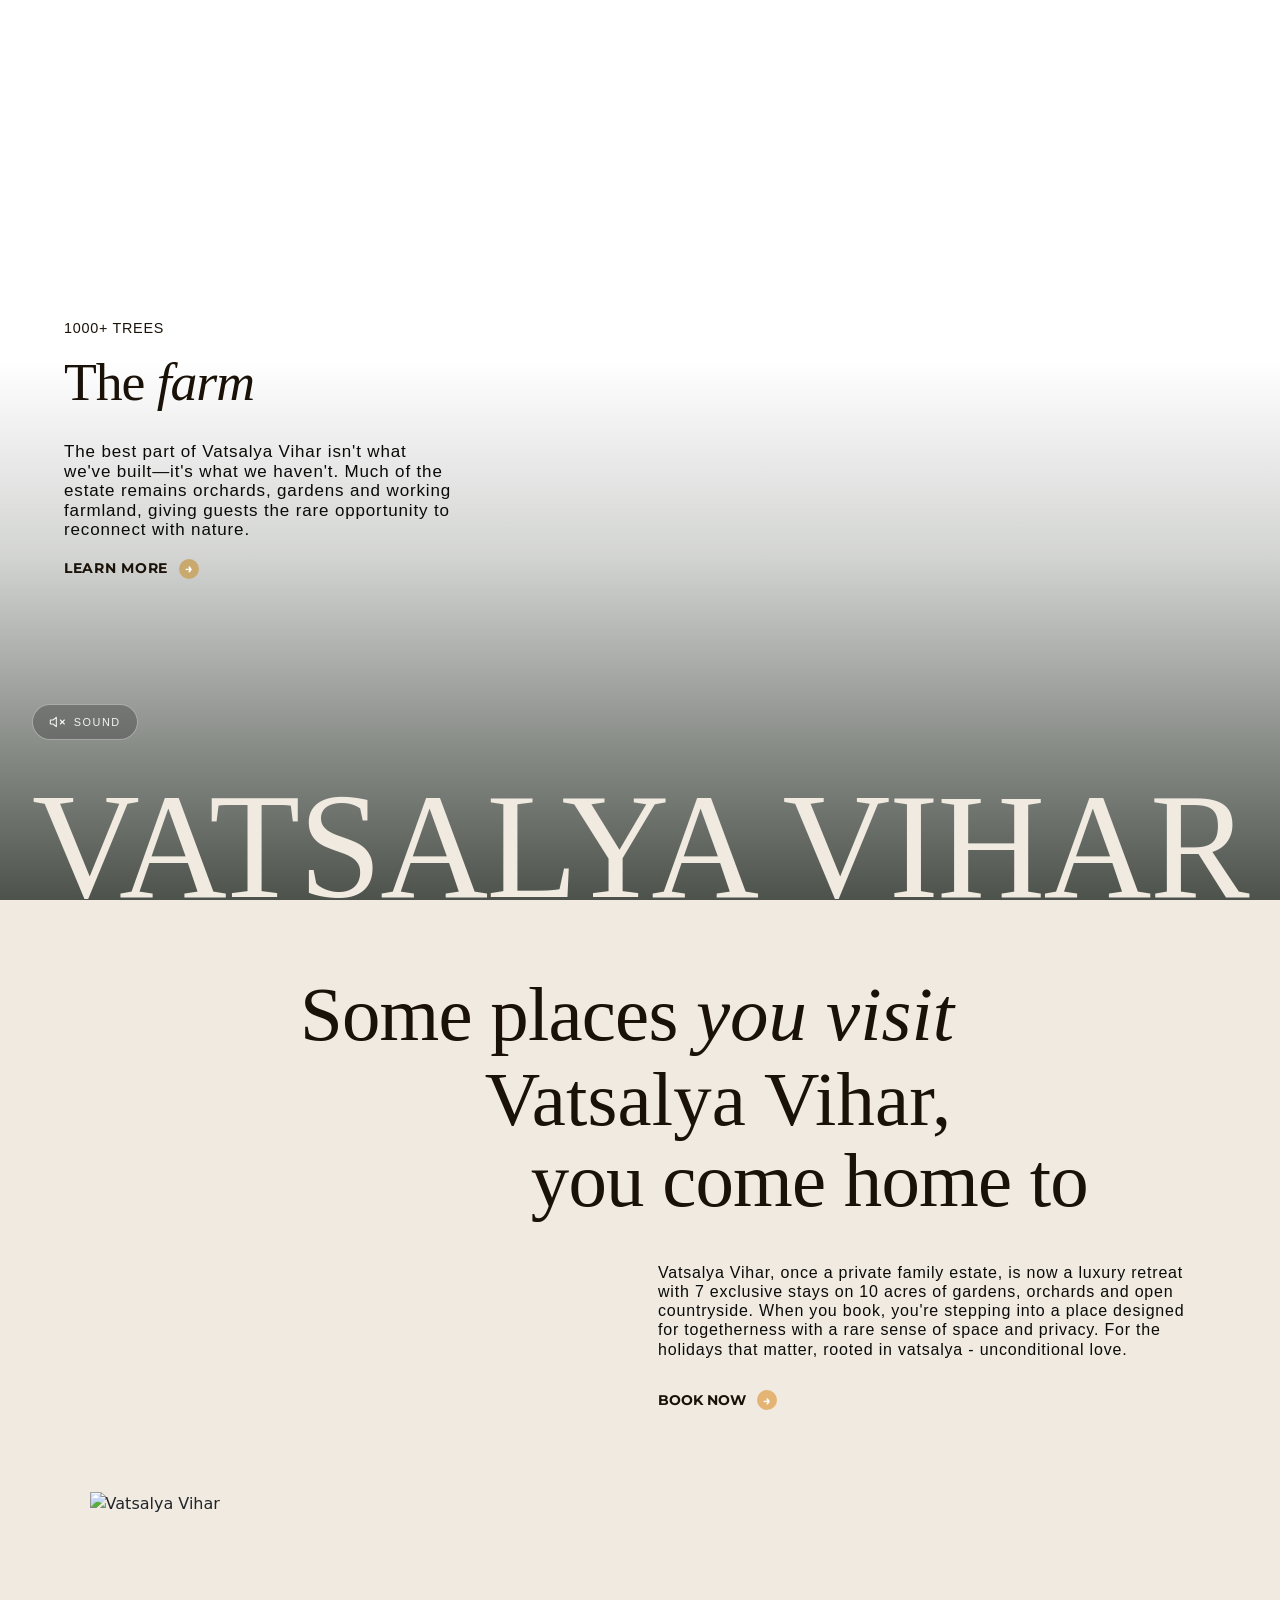
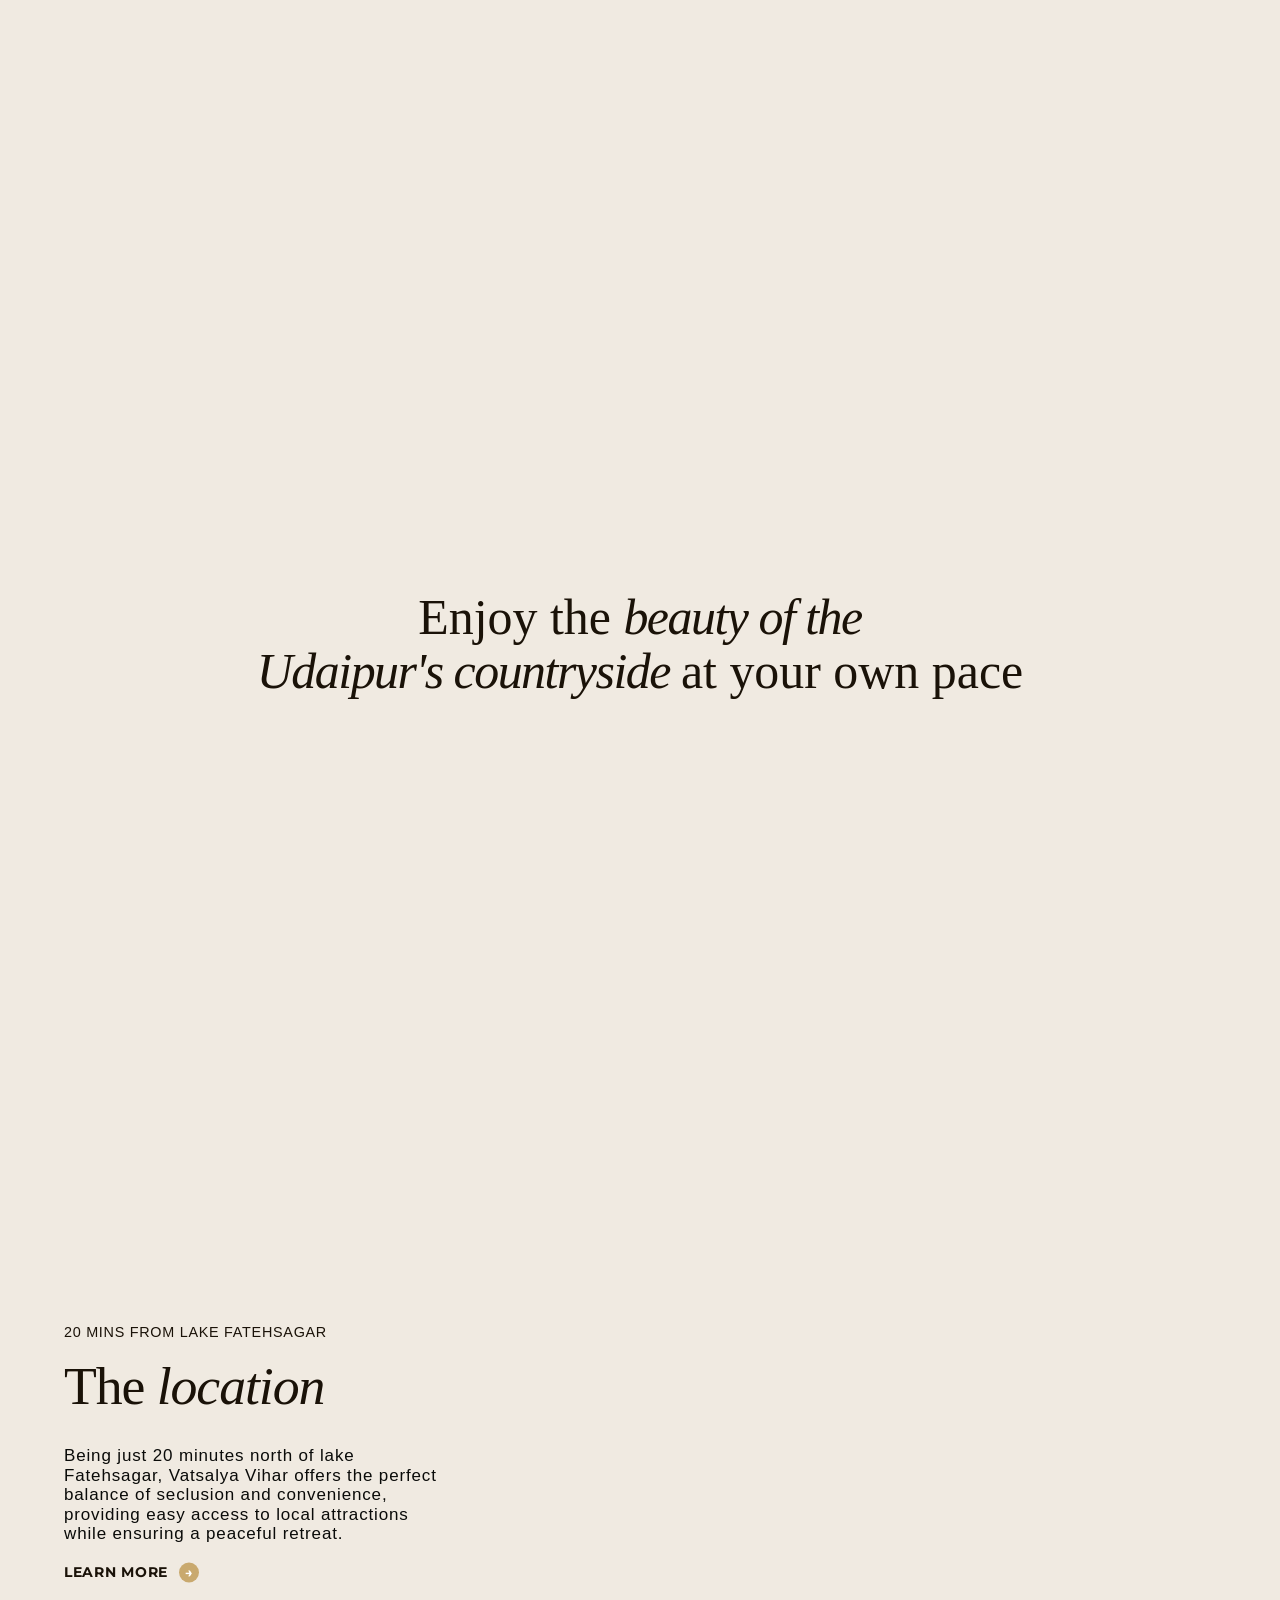
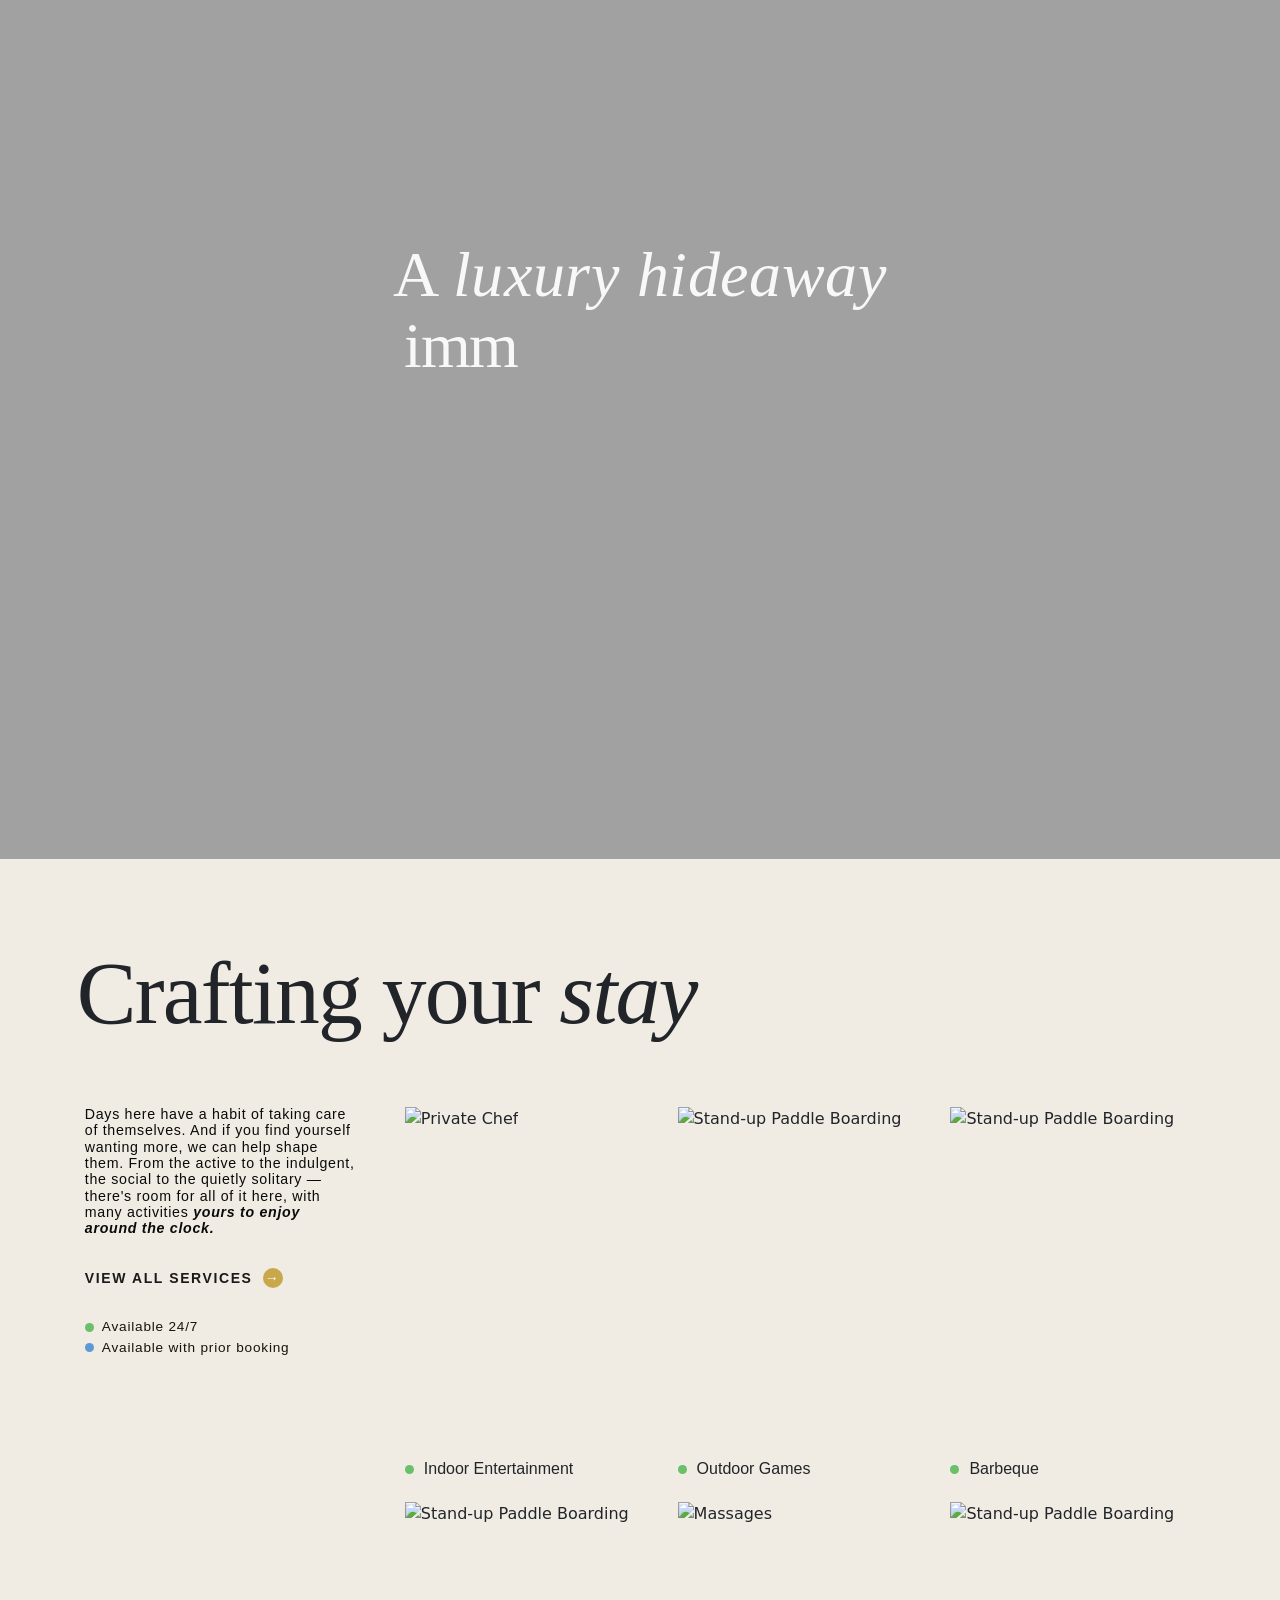
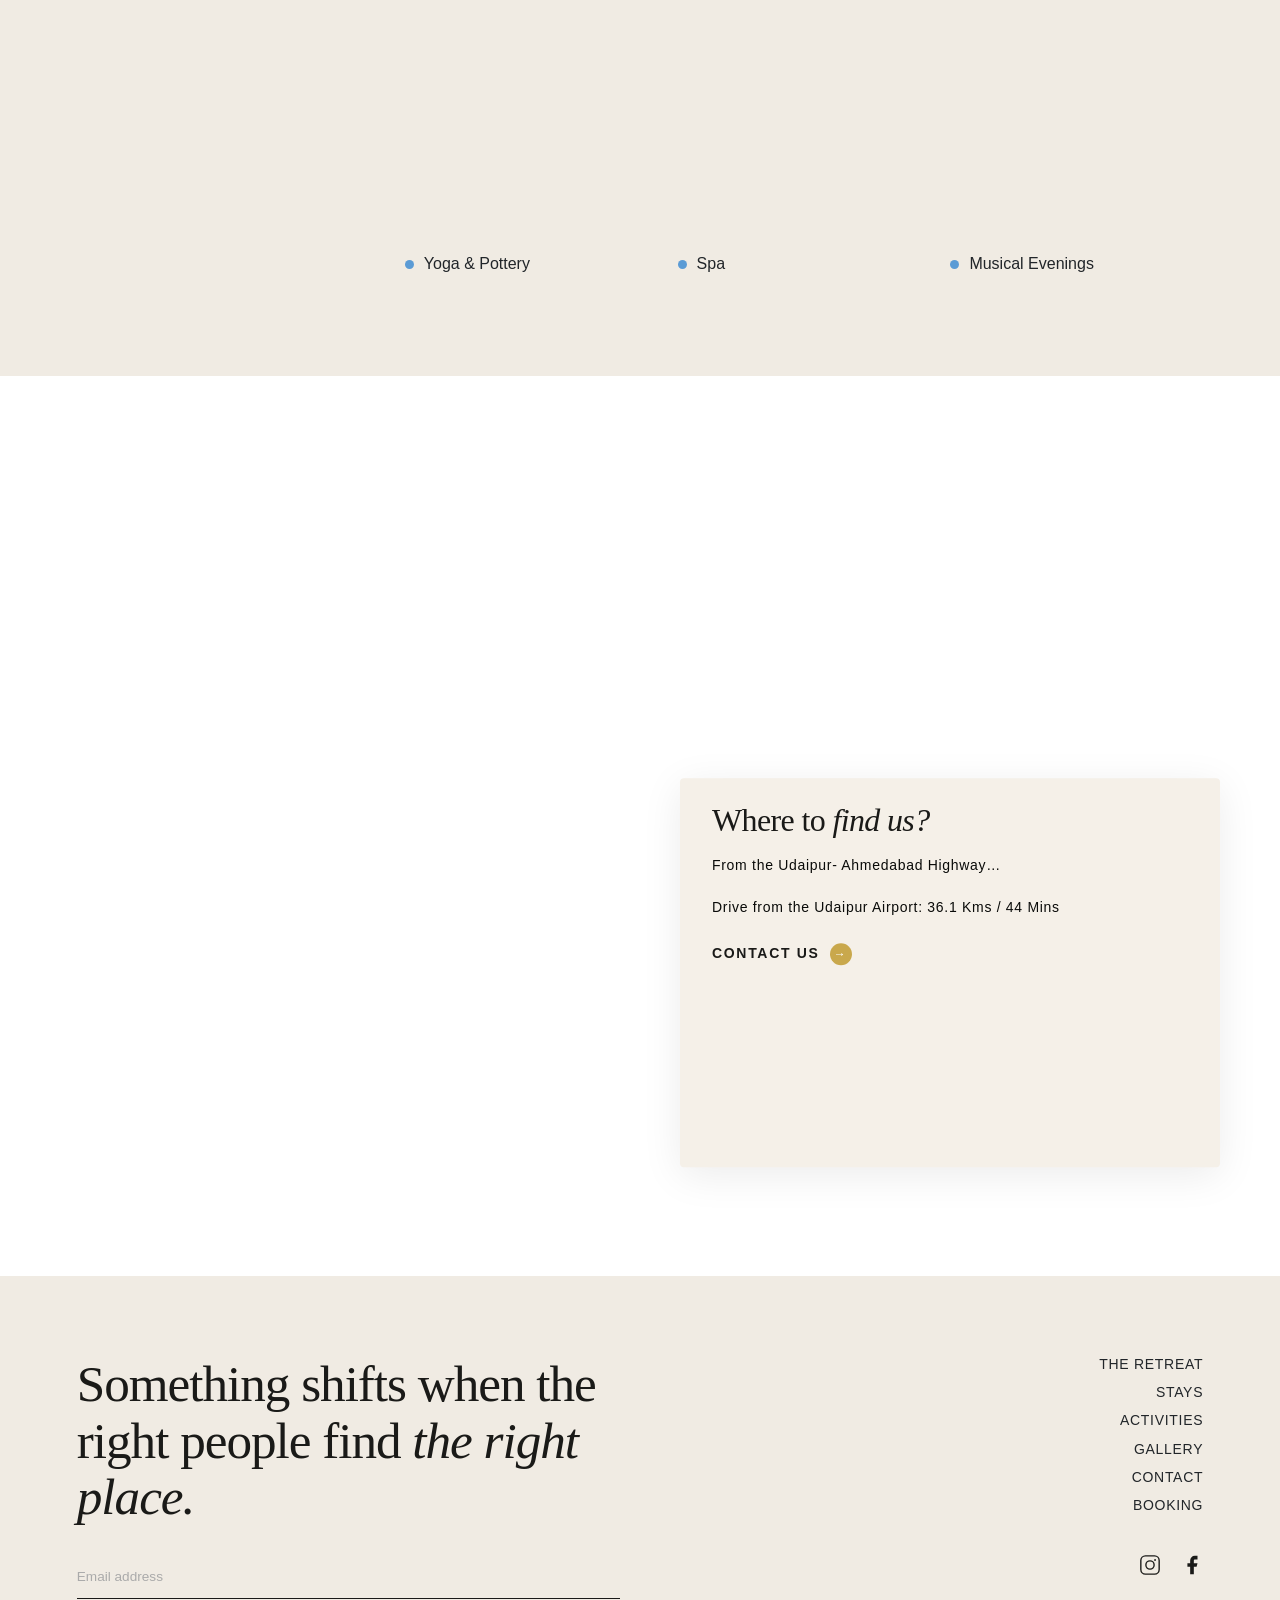
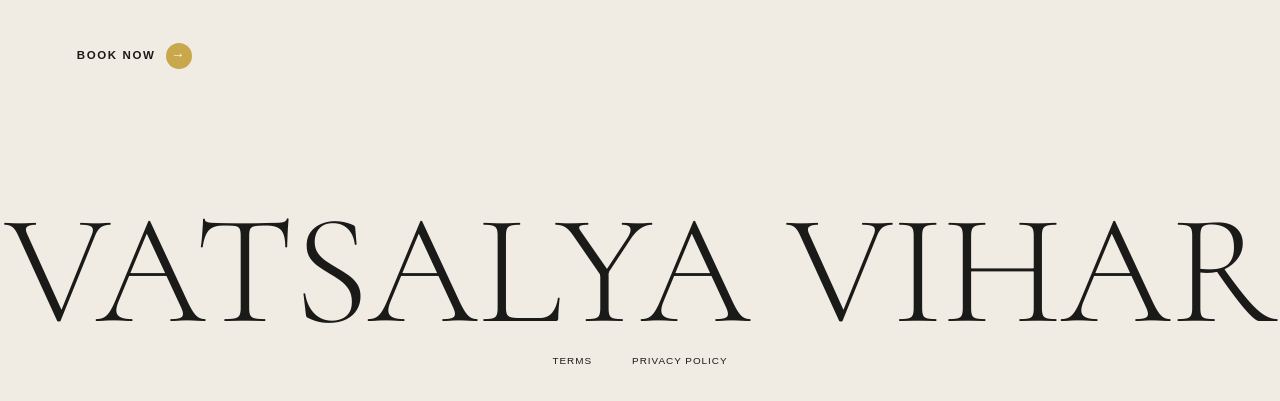
==== index.html @ 5896f96a "Add files via upload" ====
<!doctype html>
<html lang="en">
  <head>
    <meta charset="UTF-8" />
    <meta name="viewport" content="width=device-width, initial-scale=1.0" />
    <title>Vatsalya Vihar</title>
    <link rel="icon" type="image/png" href="./image2/vatsalya-tree.png" />
    <link
      href="https://cdn.jsdelivr.net/npm/bootstrap@5.3.3/dist/css/bootstrap.min.css"
      rel="stylesheet"
    />
    <link
      href="https://fonts.googleapis.com/css2?family=Cormorant+Garamond:wght@300;400;600&family=Montserrat:wght@300;400;600&display=swap"
      rel="stylesheet"
    />
    <link rel="stylesheet" href="vatsalya_vihar.css" />
  </head>
  <body>
    <!-- sitereveal -->
    <div id="siteReveal">
      <div id="siteReveal__logo">
        <img src="./image2/Logo-Icon-Black.png" alt="Vatsalya Vihar" />

        <!-- <span class="siteReveal__sub">Vatsalya Vihar</span> -->
      </div>
    </div>
    <!-- starting section -->
    <section class="hero">
      <!-- Background image (desktop only) -->
      <!-- Background video (desktop only) -->
      <video
        id="heroDesktopVideo"
        class="hero__bg-img hero__bg-desktop"
        src="./image2/vatsalya-vihar-video.mp4"
        autoplay
        muted
        loop
        playsinline
      ></video>

      <!-- Background video (mobile only) -->
      <video
        id="heroMobileVideo"
        class="hero__bg-img hero__bg-mobile"
        src="./image2/Video-63.mp4"
        autoplay
        muted
        loop
        playsinline
      ></video>
      <!-- Sound toggle button -->
      <button
        id="heroSoundToggle"
        class="hero__sound-toggle"
        aria-label="Toggle sound"
      >
        <svg
          class="hero__sound-icon hero__sound-icon--muted"
          width="16"
          height="16"
          viewBox="0 0 24 24"
          fill="none"
          stroke="currentColor"
          stroke-width="1.6"
          stroke-linecap="round"
          stroke-linejoin="round"
        >
          <polygon points="11 5 6 9 2 9 2 15 6 15 11 19 11 5"></polygon>
          <line x1="23" y1="9" x2="17" y2="15"></line>
          <line x1="17" y1="9" x2="23" y2="15"></line>
        </svg>
        <svg
          class="hero__sound-icon hero__sound-icon--on"
          width="16"
          height="16"
          viewBox="0 0 24 24"
          fill="none"
          stroke="currentColor"
          stroke-width="1.6"
          stroke-linecap="round"
          stroke-linejoin="round"
        >
          <polygon points="11 5 6 9 2 9 2 15 6 15 11 19 11 5"></polygon>
          <path d="M15.54 8.46a5 5 0 0 1 0 7.07"></path>
          <path d="M19.07 4.93a10 10 0 0 1 0 14.14"></path>
        </svg>
        <span class="hero__sound-label">Sound</span>
      </button>
      <!-- Bottom fade overlay -->
      <div class="hero__fade"></div>

      <!-- Logo -->
      <a href="#" class="hero__logo" id="heroLogo" aria-label="Hillbrook home">
        <img src="./image2/main-logo-vatsalya.png" alt="" />
      </a>

      <!-- Desktop Nav -->
      <nav class="hero__nav" id="heroNav" aria-label="Main navigation">
        <a href="house.html">The House</a>
        <a href="farm.html">The Farm</a>
        <a href="gather.html">Gather Here</a>
        <a href="contact-us.html">Contact</a>
        <a href="book.html">Book Now</a>
      </nav>

      <!-- Hamburger button (mobile) -->
      <button
        class="hero__hamburger"
        aria-label="Open menu"
        aria-expanded="false"
      >
        <span></span>
        <span></span>
        <span></span>
      </button>

      <!-- Mobile dropdown menu -->
      <nav class="hero__mobile-menu" aria-label="Mobile navigation">
        <a href="#">The House</a>
        <a href="#">The Farm</a>
        <a href="#">Gather Here</a>
        <a href="#">Contact</a>
        <a href="#" class="nav--gold">Book Now</a>
      </nav>

      <!-- Subtitle -->
      <!-- <p class="hero__subtitle">
        A Working Farm<br />
        on the Coromandel Coast<br />
        Exclusively Yours
      </p> -->

      <!-- Hero Title -->
      <h1 class="hero__title" aria-label="vatsalya vihar">VATSALYA VIHAR</h1>
    </section>

    <!-- ── WINTER STAY BANNER ── -->
    <!-- <section class="banner">
      <div class="banner__inner"></div>
    </section> -->

    <!-- ── INTRO SECTION ── -->
    <section class="intro">
      <div class="intro__inner">
        <h2 class="intro__heading">
          Some places <em>you visit</em><br />
          <span class="intro__heading--center">Vatsalya Vihar,</span>
          <span class="intro__heading--right">you come home to</span>
        </h2>
        <div class="intro__body">
          <p class="intro__text ms-lg-2">
            Vatsalya Vihar, once a private family estate, is now a luxury
            retreat with 7 exclusive stays on 10 acres of gardens, orchards and
            open countryside. When you book, you're stepping into a place
            designed for togetherness with a rare sense of space and privacy.
            For the holidays that matter, rooted in vatsalya - unconditional
            love.
          </p>
          <a href="#" class="intro__cta ms-lg-2">
            BOOK NOW
            <span class="intro__cta-arrow">→</span>
          </a>
        </div>
      </div>
    </section>

    <!-- ── VIDEO SECTION ── -->
    <section class="video-section">
      <div class="video-wrap">
        <img
          class="video-player"
          src="./image2/vastalyavihar.png"
          alt="Vatsalya Vihar"
        />
      </div>
    </section>

    <!-- ── COROMANDEL TAGLINE ── -->
    <section class="tagline">
      <h2 class="tagline__text">
        Enjoy the <em>beauty of the <br />Udaipur's countryside </em> at your
        own pace
      </h2>
    </section>

    <!-- the house -->
    <div class="house-wrapper">
      <!-- THE HOUSE -->
      <section class="house-section" id="sectionHouse">
        <div class="house-section__left">
          <div class="house-section__text" id="textHouse">
            <p class="house-section__label">20 MINS FROM LAKE FATEHSAGAR</p>
            <h2 class="house-section__title">The <em>location</em></h2>
            <p class="house-section__desc">
              Being just 20 minutes north of lake Fatehsagar, Vatsalya Vihar
              offers the perfect balance of seclusion and convenience, providing
              easy access to local attractions while ensuring a peaceful
              retreat.
            </p>
            <a href="#" class="house-section__cta">
              LEARN MORE <span class="house-section__cta-arrow">→</span>
            </a>
          </div>
        </div>
        <div class="house-section__right">
          <img
            src="./image2/fatehsagar.webp"
            alt="Hillbrook house"
            class="house-section__img"
          />
        </div>
      </section>

      <!-- THE FARM -->
      <section class="house-section" id="sectionFarm">
        <div class="house-section__left">
          <div class="house-section__text" id="textFarm">
            <p class="house-section__label">STAY, AMENITIES & MORE</p>
            <h2 class="house-section__title">The <em>Retreat </em></h2>
            <p class="house-section__desc">
              The heart of Vatsalya Vihar is a charming enclave of seven
              beautifully appointed stays, complemented by a pool, spa,
              entertainment lounge, and a relaxing porch. Welcome to unhurried
              living.
            </p>
            <a href="#" class="house-section__cta">
              LEARN MORE <span class="house-section__cta-arrow">→</span>
            </a>
          </div>
        </div>
        <div class="house-section__right">
          <img
            src="./image2/theretreat.jpg"
            alt="Hillbrook house"
            class="house-section__img"
          />
        </div>
      </section>
      <!-- THE BEACH -->
      <section class="house-section" id="sectionBeach">
        <div class="house-section__left">
          <div class="house-section__text" id="textBeach">
            <p class="house-section__label">5 VILLAS | 2 SUITES</p>
            <h2 class="house-section__title">The <em>Stay </em></h2>
            <p class="house-section__desc">
              Thoughtfully designed and surrounded by nature, our villas and
              suites offer the space, privacy and comfort to truly unwind,
              whether that's soaking in a private heated pool, lingering on a
              spacious balcony, or simply doing nothing at all.
            </p>
            <a href="#" class="house-section__cta">
              LEARN MORE <span class="house-section__cta-arrow">→</span>
            </a>
          </div>
        </div>
        <div class="house-section__right">
          <img
            src="./image2/thestay.png"
            alt="Hillbrook house"
            class="house-section__img"
          />
        </div>
      </section>
      <!-- THE farm -->
      <section class="house-section" id="sectionLocation">
        <div class="house-section__left">
          <div class="house-section__text" id="textLocation">
            <p class="house-section__label">1000+ trees</p>
            <h2 class="house-section__title">The <em>farm </em></h2>
            <p class="house-section__desc">
              The best part of Vatsalya Vihar isn't what we've built—it's what
              we haven't. Much of the estate remains orchards, gardens and
              working farmland, giving guests the rare opportunity to reconnect
              with nature.
            </p>
            <a href="#" class="house-section__cta">
              LEARN MORE <span class="house-section__cta-arrow">→</span>
            </a>
          </div>
        </div>
        <div class="house-section__right">
          <img
            src="./image2/thefarm2.jpg"
            alt="Hillbrook house"
            class="house-section__img"
          />
        </div>
      </section>
    </div>

    <!-- ── FULL WIDTH QUOTE SECTION ── -->
    <section class="quote-section" id="quoteSection">
      <div class="quote-section__bg">
        <img
          src="./image2/luxuryhideway.png"
          alt="Hillbrook pool"
          class="quote-section__img"
          id="quoteImg"
        />
      </div>
      <div class="quote-section__overlay"></div>
      <div class="quote-section__content">
        <p
          class="quote-section__text"
          id="quoteText"
          aria-label="A luxury hideaway immersed in nature"
        >
          <span class="quote-line" id="quoteLine1"></span>
          <span class="quote-line" id="quoteLine2"></span>
        </p>
      </div>
    </section>

    <!-- curated service -->
    <section class="services" id="sectionServices">
      <h2 class="services__heading">Crafting your <em>stay</em></h2>
      <div class="services__body">
        <div class="services__left">
          <p class="services__desc">
            Days here have a habit of taking care of themselves. And if you find
            yourself wanting more, we can help shape them. From the active to
            the indulgent, the social to the quietly solitary — there's room for
            all of it here, with many activities
            <em>yours to enjoy around the clock.</em>
          </p>
          <a href="#" class="services__cta">
            View All Services
            <span class="services__cta-arrow">&#8594;</span>
          </a>
          <div class="services__avail-legend">
            <span class="service-card__avail service-card__avail--247">
              <span class="service-card__dot service-card__dot--247"></span>
              Available 24/7
            </span>
            <span class="service-card__avail service-card__avail--booking">
              <span class="service-card__dot service-card__dot--booking"></span>
              Available with prior booking
            </span>
          </div>
        </div>
        <div class="services__grid">
          <div class="service-card">
            <div class="service-card__img-wrap">
              <img src="./image2/indoor-image.jpg" alt="Private Chef" />
            </div>
            <span class="service-card__label">
              <span class="service-card__dot service-card__dot--247"></span
              >Indoor Entertainment
            </span>
          </div>

          <div class="service-card">
            <div class="service-card__img-wrap">
              <img src="./image2/outdoor1.jpg" alt="Stand-up Paddle Boarding" />
            </div>
            <span class="service-card__label">
              <span class="service-card__dot service-card__dot--247"></span
              >Outdoor Games
            </span>
          </div>
          <div class="service-card">
            <div class="service-card__img-wrap">
              <img
                src="./image2/barbaque-image.jpg"
                alt="Stand-up Paddle Boarding"
              />
            </div>
            <span class="service-card__label">
              <span class="service-card__dot service-card__dot--247"></span
              >Barbeque
            </span>
          </div>
          <div class="service-card">
            <div class="service-card__img-wrap">
              <img
                src="./image2/yoga-image.webp"
                alt="Stand-up Paddle Boarding"
              />
            </div>
            <span class="service-card__label">
              <span class="service-card__dot service-card__dot--booking"></span
              >Yoga & Pottery
            </span>
          </div>
          <div class="service-card">
            <div class="service-card__img-wrap">
              <img src="./image2/spa-image.jpg" alt="Massages" />
            </div>
            <span class="service-card__label">
              <span class="service-card__dot service-card__dot--booking"></span>
              Spa
            </span>
          </div>
          <div class="service-card">
            <div class="service-card__img-wrap">
              <img
                src="./image2/musical-evening.jpg"
                alt="Stand-up Paddle Boarding"
              />
            </div>
            <span class="service-card__label">
              <span class="service-card__dot service-card__dot--booking"></span
              >Musical Evenings
            </span>
          </div>
        </div>
        <div class="slider-track">
          <div class="slider-track__fill" id="sliderFill"></div>
        </div>
      </div>
    </section>

    <!-- findus -->
    <section class="findus">
      <!-- Left: parallax image -->
      <div class="findus__img-wrap">
        <img
          src="./image2/findus.png"
          alt="Hillbrook Estate"
          class="findus__img"
          id="findusImg"
        />
      </div>

      <!-- Right: content + map -->
      <div class="findus__content">
        <h2 class="findus__heading">Where to <em>find us?</em></h2>

        <p class="findus__desc">From the Udaipur- Ahmedabad Highway…</p>

        <p class="findus__desc">
          Drive from the Udaipur Airport: 36.1 Kms / 44 Mins
        </p>

        <!-- <ul class="findus__list">
          <li><strong>Auckland:</strong> 2hrs</li>
          <li><strong>Hamilton:</strong> 2hrs</li>
          <li><strong>Whangamata:</strong> 10mins</li>
        </ul> -->

        <a href="#" class="findus__cta">
          Contact Us
          <span class="findus__cta-arrow">&#8594;</span>
        </a>

        <!-- Google Map embed — replace src with your location -->
        <div class="findus__map">
          <iframe
            src="https://www.google.com/maps/embed?pb=!1m18!1m12!1m3!1d3626.4568287976376!2d73.63113457514467!3d24.64239917807227!2m3!1f0!2f0!3f0!3m2!1i1024!2i768!4f13.1!3m3!1m2!1s0x3967fba18c8cfe31%3A0xa8104184f44d4f03!2sVatsalya%20Vihar%20-%20A%20Luxury%20Pool%20Villas%20Resort!5e0!3m2!1sen!2sin!4v1781952436586!5m2!1sen!2sin"
            width="600"
            height="450"
            style="border: 0"
            allowfullscreen=""
            loading="lazy"
            referrerpolicy="no-referrer-when-downgrade"
          ></iframe>
        </div>
      </div>
    </section>

    <!-- footer -->
    <section class="footer-section">
      <div class="footer-section__left">
        <h2 class="footer-section__heading">
          Something shifts when the right people find <em>the right place.</em>
        </h2>

        <!-- <p class="footer-section__desc">
          Every so often, we have something worth sharing — a new curated
          experience, a shift in the seasons, a window of availability. Leave
          your email below if you'd like to hear about it. We write rarely, and
          only when it feels worth your time.
        </p> -->

        <div class="footer-section__form">
          <input
            type="email"
            placeholder="Email address"
            class="footer-section__input"
          />
          <!-- reCAPTCHA -->
          <div class="g-recaptcha" data-sitekey="YOUR_SITE_KEY"></div>
        </div>

        <a href="#" class="footer-section__cta">
          BOOK NOW
          <span class="footer-section__cta-arrow">&#8594;</span>
        </a>
      </div>

      <div class="footer-section__right">
        <nav class="footer-section__nav">
          <div class="footer-section__nav-group">
            <a href="#sectionFarm"
              ><span class="dot"></span
              ><span class="link-text">THE RETREAT</span></a
            >
            <a href="#sectionBeach"
              ><span class="dot"></span><span class="link-text">STAYS</span></a
            >
            <a href="#sectionServices"
              ><span class="dot"></span
              ><span class="link-text">ACTIVITIES</span></a
            >
            <a href="#"
              ><span class="dot"></span
              ><span class="link-text">Gallery</span></a
            >
            <a href="#"
              ><span class="dot"></span
              ><span class="link-text">Contact</span></a
            >
            <a href="#"
              ><span class="dot"></span
              ><span class="link-text">Booking</span></a
            >
          </div>
          <!-- <div class="footer-section__nav-group">
            <a href="#">Weddings</a>
            <a href="#">Vendors</a>
            <a href="#">Enquiries</a>
            <a href="#">Gallery</a>
          </div> -->
        </nav>

        <div class="footer-section__social">
          <a
            href="https://www.instagram.com/vatsalyavihar?utm_source=ig_web_button_share_sheet&igsh=ZDNlZDc0MzIxNw=="
            aria-label="Instagram"
            target="_blank"
          >
            <svg
              width="22"
              height="22"
              fill="none"
              stroke="currentColor"
              stroke-width="1.5"
              viewBox="0 0 24 24"
            >
              <rect x="2" y="2" width="20" height="20" rx="5" ry="5" />
              <circle cx="12" cy="12" r="4.5" />
              <circle
                cx="17.5"
                cy="6.5"
                r="1"
                fill="currentColor"
                stroke="none"
              />
            </svg>
          </a>
          <a
            href="https://www.facebook.com/vatsalyaviharudaipur/"
            aria-label="Facebook"
            target="_blank"
          >
            <svg width="22" height="22" fill="currentColor" viewBox="0 0 24 24">
              <path
                d="M18 2h-3a5 5 0 0 0-5 5v3H7v4h3v8h4v-8h3l1-4h-4V7a1 1 0 0 1 1-1h3z"
              />
            </svg>
          </a>
        </div>
      </div>
    </section>

    <!-- hillbrook footer -->
    <footer class="site-footer">
      <h2 class="site-footer__brand">
        <span class="site-footer__brand-text">VATSALYA VIHAR</span>
      </h2>
      <div class="site-footer__bottom">
        <a href="#">Terms</a>
        <a href="#">Privacy Policy</a>
      </div>
    </footer>

    <script src="https://cdn.jsdelivr.net/npm/lenis@1/dist/lenis.min.js"></script>
    <script src="https://cdn.jsdelivr.net/npm/bootstrap@5.3.3/dist/js/bootstrap.bundle.min.js"></script>
    <script src="vatsalya_vihar.js"></script>
  </body>
</html>
---- vatsalya_vihar.css ----
*,
*::before,
*::after {
  box-sizing: border-box;
  margin: 0;
  padding: 0;
}

:root {
  --cream: #f2ede4;
  --gold: #c9a96e;
  --white: #ffffff;
}
html {
  scrollbar-width: none; /* Firefox */
}

html::-webkit-scrollbar {
  display: none; /* Chrome, Safari, Edge */
}
html.lenis,
html.lenis body {
  height: auto;
}
.lenis.lenis-smooth {
  scroll-behavior: auto !important;
}
.lenis.lenis-stopped {
  overflow: hidden;
}
.lenis.lenis-scrolling iframe {
  pointer-events: none;
}
/* font */
@font-face {
  font-family: "Editorial Old";
  src: url("./fonts/PPEditorialOld-Regular.otf") format("opentype");
  font-weight: 400;
  font-style: normal;
}

@font-face {
  font-family: "Editorial Old";
  src: url("./fonts/PPEditorialOld-Italic.otf") format("opentype");
  font-weight: 400;
  font-style: italic;
}

@font-face {
  font-family: "Editorial Old";
  src: url("./fonts/PPEditorialOld-Ultrabold.otf") format("opentype");
  font-weight: 800;
  font-style: normal;
}

@font-face {
  font-family: "Editorial Old";
  src: url("./fonts/PPEditorialOld-UltraboldItalic.otf") format("opentype");
  font-weight: 800;
  font-style: italic;
}

@font-face {
  font-family: "Editorial Old";
  src: url("./fonts/PPEditorialOld-Ultralight.otf") format("opentype");
  font-weight: 200;
  font-style: normal;
}

@font-face {
  font-family: "Editorial Old";
  src: url("./fonts/PPEditorialOld-UltralightItalic.otf") format("opentype");
  font-weight: 200;
  font-style: italic;
}
/* Neue Haas Grotesk Display */

@font-face {
  font-family: "Neue Haas";
  src: url("./fonts/NeueHaasDisplayRoman.ttf") format("truetype");
  font-weight: 400;
  font-style: normal;
}

@font-face {
  font-family: "Neue Haas";
  src: url("./fonts/NeueHaasDisplayLight.ttf") format("truetype");
  font-weight: 300;
  font-style: normal;
}

@font-face {
  font-family: "Neue Haas";
  src: url("./fonts/NeueHaasDisplayMedium.ttf") format("truetype");
  font-weight: 500;
  font-style: normal;
}

@font-face {
  font-family: "Neue Haas";
  src: url("./fonts/NeueHaasDisplayBold.ttf") format("truetype");
  font-weight: 700;
  font-style: normal;
}
/* ── HERO ── */
.hero {
  position: relative;
  width: 100%;
  height: 100dvh;
  min-height: 600px;
  overflow: hidden;
}

/* Real background image */
.hero__bg-img {
  position: absolute;
  inset: 0;
  width: 100%;
  height: 100%;
  object-fit: cover;
  object-position: center center;
  z-index: 0;
}

/* Bottom fade so title reads cleanly */
.hero__fade {
  position: absolute;
  inset: 0;
  background: linear-gradient(
    to top,
    rgba(8, 16, 6, 0.72) 0%,
    rgba(8, 16, 6, 0.18) 38%,
    transparent 60%
  );
  z-index: 1;
}

/* ── LOGO ── */
.hero__logo {
  position: absolute;
  top: 1.5rem;
  left: 2rem;
  border-radius: 50%;
  display: flex;
  align-items: center;
  justify-content: center;
  z-index: 20;
  text-decoration: none;
}
@media (max-width: 768px) {
  .hero__logo {
    left: 1rem; /* ← already in your code, just make sure it's there */
    top: 1rem;
  }

  .hero__logo img {
    /* ← if your logo is an image */
    width: clamp(50px, 10vw, 80px);
    height: auto;
  }
  .hero {
    position: relative;
    width: 100%;
    height: 70dvh;
    min-height: 600px;
    overflow: hidden;
  }

  .hero__logo span {
    /* ← if your logo is text */
    font-size: 0.85rem;
  }
} /* Default: desktop shows image, hides video */
.hero__bg-desktop {
  display: block;
}
.hero__bg-mobile {
  display: none;
}
/* Desktop hero background video */

/* Mobile: hide image, show video */
@media (max-width: 768px) {
  .hero__bg-desktop {
    display: none;
  }
  .hero__bg-mobile {
    display: block;
    object-fit: cover;
    width: 100%;
    height: 100%;
  }
}

@media (max-width: 380px) {
  .hero__logo img {
    width: clamp(40px, 8vw, 60px);
  }

  .hero__logo span {
    font-size: 0.75rem;
  }
}
.hero__logo span {
  font-family: "Cormorant Garamond", serif;
  font-size: 1rem;
  font-weight: 400;
  color: rgba(255, 255, 255, 0.92);
  letter-spacing: 0.05em;
}

/* ── DESKTOP NAV ── */
.hero__nav {
  position: absolute;
  top: 0;
  right: 0;
  padding: 1.5rem 2rem;
  display: flex;
  flex-direction: column;
  align-items: flex-end;
  gap: 0.55rem;
  z-index: 20;
}
.hero__nav {
  gap: 1.1rem;
}
.hero__nav a {
  font-family: "Neue Haas", sans-serif;
  font-weight: 500;
  font-size: 1.05rem;
  letter-spacing: 0.05em;
  text-transform: uppercase;
  color: var(--white);
  text-decoration: none;
  transition: color 0.2s;
}

.hero__nav a:hover {
  color: var(--gold);
}
.hero__nav a.nav--gold {
  color: var(--gold);
}

/* ── HAMBURGER BUTTON (mobile only) ── */
.hero__hamburger {
  font-family: "Neue Haas", sans-serif;
  display: none;
  position: absolute;
  top: 1.4rem;
  right: 1.5rem;
  z-index: 30;
  background: none;
  border: none;
  cursor: pointer;
  flex-direction: column;
  gap: 5px;
  padding: 4px;
}

.hero__hamburger span {
  display: block;
  width: 26px;
  height: 2px;
  background: var(--white);
  border-radius: 2px;
  transition:
    transform 0.3s,
    opacity 0.3s;
}

/* Animate to X when open */
.hero__hamburger.open span:nth-child(1) {
  transform: translateY(7px) rotate(45deg);
}
.hero__hamburger.open span:nth-child(2) {
  opacity: 0;
}
.hero__hamburger.open span:nth-child(3) {
  transform: translateY(-7px) rotate(-45deg);
}

/* ── MOBILE DROPDOWN ── */
.hero__mobile-menu {
  display: none;
  position: absolute;
  top: 0;
  left: 0;
  right: 0;
  background-color: #f0eae1;
  backdrop-filter: blur(8px);
  z-index: 25;
  padding: 5rem 2rem 2rem;
  flex-direction: column;
  gap: 1.4rem;
  transform: translateY(-100%);
  transition: transform 0.35s ease;
}

.hero__mobile-menu.open {
  transform: translateY(0);
}

.hero__mobile-menu a {
  font-family: "Neue Haas", sans-serif;
  font-weight: 400;
  font-size: 16px;
  letter-spacing: 0.05em;
  text-transform: uppercase;
  color: black;
  text-decoration: none;
  border-bottom: 2px solid rgba(0, 0, 0, 0.1);
  padding-bottom: 1rem;
  transition: color 0.2s;
}

.hero__mobile-menu a:last-child {
  border-bottom: none;
}
.hero__mobile-menu a:hover {
  color: var(--gold);
}
.hero__mobile-menu a.nav--gold {
  color: var(--gold);
}

/* ── SUBTITLE ── */
.hero__subtitle {
  position: absolute;
  right: 5rem;
  bottom: 13rem;
  text-align: right;
  z-index: 10;
  font-family: "Montserrat", sans-serif;
  font-weight: 300;
  font-size: 0.65rem;
  letter-spacing: 0.22em;
  text-transform: uppercase;
  color: rgba(255, 255, 255, 0.88);
  line-height: 1.9;
}

/* ── MAIN TITLE ── */
.hero__title {
  position: absolute;
  bottom: -0.13em;
  left: 50%;
  transform: translateX(-50%) translateY(80px); /* ← start 80px below */
  width: max-content;
  max-width: none;
  z-index: 10;
  font-family: "neue-haas-grotesk-display", serif;
  font-weight: 200;
  letter-spacing: -0.01em;
  line-height: 0.85;
  color: #f0eae1;
  text-align: center;
  white-space: nowrap;
  overflow: visible;
  opacity: 0;
}

@keyframes titleReveal {
  0% {
    opacity: 0;
    transform: translateX(-50%) translateY(40px);
  }
  100% {
    opacity: 1;
    transform: translateX(-50%) translateY(0);
  }
}

/* ── RESPONSIVE ── */
@media (max-width: 768px) {
  /* Hide desktop nav, show hamburger */
  .hero__nav {
    display: none;
  }
  .hero__hamburger {
    display: flex;
  }
  .hero__mobile-menu {
    display: flex;
  }

  .hero__subtitle {
    font-size: 0.55rem;
    bottom: 5rem;
    right: 1rem;
  }

  .hero__logo {
    left: 1rem;
  }
  .hero__title {
    bottom: -2%;
  }
}

@media (prefers-reduced-motion: reduce) {
  * {
    animation: none !important;
    transition: none !important;
  }
}

/* ------------------------------------------------------- */

/* ── WINTER STAY BANNER ── */
.banner {
  background-color: #d9a96e;
  width: 100%;
  padding: 1.6rem 2rem;
}

.banner__inner {
  display: flex;
  align-items: center;
  justify-content: space-between;
  gap: 1rem;
}

.banner__desc,
.banner__tagline {
  font-family: "Montserrat", sans-serif;
  font-weight: 300;
  font-size: 0.82rem;
  letter-spacing: 0.03em;
  color: #1a1208;
  margin: 0;
  flex: 1;
  text-align: center;
}

.banner__title {
  font-family: "Cormorant Garamond", serif;
  font-weight: 600;
  font-size: 2rem;
  letter-spacing: 0.08em;
  color: #1a1208;
  margin: 0;
  white-space: nowrap;
  flex: 0 0 auto;
}

.banner__link {
  font-family: "Montserrat", sans-serif;
  font-weight: 400;
  font-size: 0.82rem;
  color: #1a1208;
  text-decoration: underline;
  text-underline-offset: 3px;
  white-space: nowrap;
  flex: 0 0 auto;
  transition: opacity 0.2s;
}

.banner__link:hover {
  opacity: 0.65;
}

@media (max-width: 768px) {
  .banner__inner {
    flex-wrap: wrap;
    justify-content: center;
    text-align: center;
    gap: 0.6rem;
  }
  .banner__desc,
  .banner__tagline,
  .banner__title,
  .banner__link {
    flex: 0 0 100%;
  }
  .banner__title {
    font-size: 1.6rem;
  }
}

/* ── INTRO SECTION ── */
.intro {
  background-color: #f0eae1;
  padding: 5rem 5rem 5rem 0;
}

.intro__inner {
  max-width: 100%;
}

.intro__heading {
  font-family: "Editorial Old", serif;
  font-weight: 50;
  font-size: clamp(1.8rem, 6vw, 6rem);
  line-height: 0.9;
  color: #1a1208;
  margin: 0 0 3rem 0;
  letter-spacing: -0.01em;
  padding-left: 25%;
}

.intro__heading em {
  font-family: "Editorial Old", serif;
  font-weight: 400;
  font-style: italic;
  letter-spacing: -0em;
  transform: scaleX(1);
  transform-origin: left center;
}

/* .intro__heading--right {
    display: block;
    text-align: right;
    padding-right: 55rem;
    padding-top:-4rem; 
    text-align: left;
  } */
.intro__heading--center {
  padding-right: 4rem;
  padding-top: 1rem;
  letter-spacing: 0.01rem;
}
.intro__heading--right {
  display: block;
  text-align: right;
  /* padding-left: 2rem; */
  padding-right: 7rem;
  margin-top: 0.3em;
}

.intro__body {
  max-width: 550px;
  margin-left: auto;
  margin-right: 11.5rem; /* ← keep your original */
}

@media (max-width: 1400px) {
  .intro__body {
    margin-right: 0rem;
  }
}
@media (max-width: 1200px) {
  .intro__body {
    margin-right: 0rem;
  }
}
@media (max-width: 1024px) {
  .intro__body {
    margin-right: 0rem;
  }
}

@media (max-width: 768px) {
  .intro__body {
    margin-left: 0;
    margin-right: 0;
    max-width: 100%;
  }
}

.intro__text {
  /* font-family: 'Editorial Old', sans-serif;
    font-weight: 00;
    font-size: 1rem;
    line-height: 1.2;
    color: #000000;
    margin: 0 0 1.8rem 0; */
  font-family: "Neue Haas", sans-serif;
  font-weight: 400;
  font-size: 16px;
  letter-spacing: 0.05em;
  line-height: 1.2;
  color: #0a0b09;
  margin: 0 0 1.8rem 0;
  /* margin-left:3rem; */
  /* max-width: 450px; */
}

.intro__text--gold {
  color: #c9a96e;
  font-weight: 500;
}

.intro__cta {
  display: inline-flex;
  align-items: center;
  gap: 0.7rem;
  font-family: "Montserrat", sans-serif;
  font-weight: 700;
  font-size: 0.9rem;
  /* letter-spacing: 0.14em; */
  color: #1a1208;
  text-decoration: none;
  transition: gap 0.2s;
}

.intro__cta:hover {
  gap: 1rem;
}

.intro__cta-arrow {
  display: inline-flex;
  align-items: center;
  justify-content: center;
  width: 20px;
  height: 20px;
  border-radius: 50%;
  background-color: #e4b474;
  color: #fff;
  font-size: 0.8rem;
}

@media (max-width: 768px) {
  .intro {
    padding: 4rem 1.5rem;
  }
  .intro__heading {
    padding-left: 0;
    font-size: clamp(2.4rem, 9vw, 4rem);
  }
  .intro__heading--right {
    text-align: left;
    padding-right: 0;
    padding-top: 0;
  }
  .intro__body {
    margin-left: 0;
    margin-right: 0;
    max-width: 100%;
  }
}
.intro__heading--center {
  display: block;
  text-align: center;
  margin-bottom: -0.15em;
  /* ← pulls next line up */
}

/* .intro__heading--right {
    display: block;
    text-align: right;
    padding-right: 2rem;
    margin-top: 0.3em;    
  } */
@media (max-width: 768px) {
  .intro__heading--center,
  .intro__heading--right {
    text-align: left;
    padding-right: 0;
  }
}
/* ── PARALLAX ── */
.hero {
  overflow: hidden;
}

.hero__bg-img {
  height: 120%;
  top: -10%;
  transform-origin: center top;
  will-change: transform;
}

/* ── VIDEO SECTION ── */

.video-wrap {
  position: relative;
  width: 100%;
  /* max-width: 1200px; 
  margin: 0 auto; */
  overflow: hidden;
}

.video-player {
  width: 100%;
  aspect-ratio: 16 / 9;
  display: block;
  border: none;
}

.video-section {
  background-color: #f0eae1;
  padding: 0 7% 0rem;
}

.video-pause:hover {
  background: rgba(255, 255, 255, 0.45);
}

@media (max-width: 768px) {
  .video-section {
    padding: 0 1.5rem 0rem;
  }
}

/* ── COROMANDEL TAGLINE ── */
.tagline {
  background-color: #f0eae1;
  padding: 5rem 10%;
  text-align: center;
}

.tagline__text {
  font-family: "Editorial Old", serif;
  font-weight: 200;
  /* font-size: clamp(2.8rem, 5.5vw, 5rem); */

  font-size: clamp(1.8rem, 3.9vw, 3.9rem);
  line-height: 1.08;
  color: #1a1208;
  /* letter-spacing: -0.05em; */
  margin: 0;
  /* max-width:50%; */
}

.tagline__text em {
  font-family: "Editorial Old", serif;
  font-style: italic;
  font-weight: 400;

  letter-spacing: -0.03em;
}

@media (max-width: 768px) {
  .tagline {
    padding: 4rem 1.5rem 1.5rem;
  }
}
/* ── HOUSE & FARM SECTIONS ── */
.house-wrapper {
  position: relative;
}

.house-section {
  --scroll-h: 150vh;
  position: relative;
  display: flex;
  height: var(--scroll-h);
  background-color: #f0eae1;
  padding-left: 38%; /* reserves the same space, house-section__right stays identical */
}
/* Sticky left panel — stays fixed while image scrolls */
.house-section__left {
  position: fixed;
  top: calc(50% - 25.5vh);
  left: 0;
  width: 39%;
  height: 51vh;
  display: flex;
  align-items: center;
  padding: 0 3rem 0 4rem;
  /* background-color: #F0EAE1; */
  z-index: 2;
  opacity: 0;
  pointer-events: none;
  transition: opacity 0.6s ease;
}
.house-section__left.active {
  opacity: 1;
  pointer-events: auto;
}
.house-section__left.active {
  opacity: 1;
}
.house-section__text {
  opacity: 0;
  /* transform: translateY(30px);
    transition: opacity 0.8s cubic-bezier(0.16, 1, 0.3, 1),
                transform 0.8s cubic-bezier(0.16, 1, 0.3, 1); */
  transition: opacity 0.8s cubic-bezier(0.16, 1, 0.3, 1);
}

.house-section__text.visible {
  opacity: 1;
  /* transform: translateY(0);
    transition: opacity 0.8s cubic-bezier(0.16, 1, 0.3, 1),
                transform 0.8s cubic-bezier(0.16, 1, 0.3, 1); */
  transition: opacity 0.8s cubic-bezier(0.16, 1, 0.3, 1);
}
.house-section__label {
  font-family: "Neue Haas", sans-serif;
  font-weight: 400;
  font-size: 0.9rem;
  letter-spacing: 0.05em;
  text-transform: uppercase;
  color: #1a1208;
  margin: 0 0 1rem 0;
  line-height: 1.2;
}

.house-section__title {
  font-family: "Editorial Old", serif;
  font-weight: 300;
  font-size: clamp(2rem, 4.2vw, 4rem);
  line-height: 1.05;
  color: #1a1208;
  margin: 0 0 2rem 0;
  letter-spacing: -0.02em;
}

.house-section__title em {
  font-family: "Editorial Old", serif;
  font-style: italic;
  font-weight: 400;
  letter-spacing: -0.02em;
}

.house-section__desc {
  font-family: "Neue Haas", sans-serif;
  font-weight: 400;
  font-size: 17px;
  line-height: 1.15;
  color: #0a0b09;
  margin: 0 0 1rem 0;
  max-width: 100%;
  letter-spacing: 0.05em;
}

.house-section__cta {
  display: inline-flex;
  align-items: center;
  gap: 0.7rem;
  font-family: "Montserrat", sans-serif;
  font-weight: 700;
  font-size: 0.9rem;
  letter-spacing: 0.05em;
  color: #1a1208;
  text-decoration: none;
  transition: gap 0.2s;
}

.house-section__cta:hover {
  gap: 1rem;
}

.house-section__cta-arrow {
  display: inline-flex;
  align-items: center;
  justify-content: center;
  width: 20px;
  height: 20px;
  border-radius: 50%;
  background-color: #c9a96e;
  color: #fff;
  font-size: 0.8rem;
}

.house-section__right {
  flex: 1;
  position: relative;
  height: var(--scroll-h); /* 100vh — matches the viewport exactly */
  overflow: hidden;
}

.house-section__right-inner {
  position: sticky;
  top: 0;
  width: 100%;
  height: 100vh; /* ← capped, this is what fixes the zoom */
  overflow: hidden;
}
.house-section__img {
  position: absolute;
  top: 0;
  left: 0;
  width: 100%;
  height: 100%;
  object-fit: cover;
  object-position: center;
}
@media (max-width: 768px) {
  .house-section {
    height: auto;
    flex-direction: column;
    /* margin-top: -4rem; */
    padding-left: 0; /* cancel the desktop reservation */
  }
  .house-section__left {
    position: relative;
    width: 100%;
    height: auto; /* ← was 60vh, caused the big empty gap */
    padding: 2rem 1.5rem 1.5rem;
    opacity: 1;
    pointer-events: auto;
    align-items: flex-start; /* ← stop vertical centering, hug the top */
  }
  .house-section__text {
    opacity: 1;
    transform: none;
  }
  .house-section__right {
    flex: none;
    width: 100%;
    height: 50vh;
  }
  .house-section__right-inner {
    position: relative; /* cancel sticky on mobile */
    height: 100vh;
  }
}
@media (max-width: 330px) {
  .house-section__cta {
    display: inline-flex;
    align-items: center;
    gap: 0.7rem;
    font-family: "Montserrat", sans-serif;
    font-weight: 700;
    font-size: 0.5rem;
    letter-spacing: 0.14em;
    color: #1a1208;
    text-decoration: none;
    transition: gap 0.2s;
  }
  .house-section__cta-arrow {
    display: inline-flex;
    align-items: center;
    justify-content: center;
    width: 20px;
    height: 20px;
    border-radius: 50%;
    background-color: #c9a96e;
    color: #fff;
    font-size: 0.8rem;
  }
}

/* ── FULL WIDTH QUOTE SECTION ── */
.quote-section {
  position: relative;
  width: 100%;
  height: 120vh;
  overflow: hidden;
}

.quote-section__bg {
  position: absolute;
  inset: 0;
  width: 100%;
  height: 100%;
  top: 0;
}

.quote-section__img {
  width: 100%;
  height: 140%;
  object-fit: cover;
  object-position: center;
  will-change: transform;
  display: block;
  position: relative;
  top: -20%;
}

.quote-section__overlay {
  position: absolute;
  inset: 0;
  background: rgba(10, 10, 8, 0.38);
  z-index: 1;
}

.quote-section__content {
  position: absolute;
  inset: 0;
  z-index: 2;
  display: flex;
  align-items: center;
  justify-content: center;
  text-align: center;
  padding: 2rem;
}

.quote-section__text {
  font-family: "Editorial Old", serif;
  font-weight: 200;
  font-size: clamp(2.2rem, 5vw, 4.29rem);
  line-height: 1;
  color: rgba(255, 255, 255, 0.92);
  letter-spacing: -0.02em;
}

.quote-section__text em {
  font-style: italic;
  font-weight: 700;
}

@media (max-width: 768px) {
  .quote-section {
    height: 100vh;
  }
  .quote-section__text {
    font-size: clamp(1.8rem, 7vw, 2.8rem);
  }
  .quote-section {
    position: relative;
    width: 100%;
    height: 70vh;
    overflow: hidden;
  }
}

.services {
  padding: 80px 6vw 100px;
  max-width: 100%; /* ← change from 1400px to 100% */
  margin: 0 auto;
  background-color: #f0ebe3;
}

.services__heading {
  font-family: "Editorial Old", serif;
  font-size: clamp(3rem, 7vw, 94px);
  font-weight: 200;
  letter-spacing: -0.02em;
  margin-bottom: 60px;
}

.services__heading em {
  font-style: italic;
  font-weight: 400;
}

.services__body {
  display: grid;
  grid-template-columns: 280px 1fr;
  gap: 48px;
  align-items: start;
}

.services__desc {
  /* font-size: 0.95rem;
      font-weight: 300;
      line-height: 1.75;*/
  /* margin-bottom: 32px;  */
  font-family: "Neue Haas", sans-serif;
  font-weight: 400;
  font-size: 1.11vw;
  line-height: 1.15;
  color: #0a0b09;
  margin: 0 0 1.8rem 0.5rem;
  letter-spacing: 0.05em;
}
.services__avail-legend {
  font-family: "Neue Haas", sans-serif;
  font-weight: 400;
  /* font-size: 30px; */
  display: flex;
  flex-direction: column;
  letter-spacing: 0.05em;

  color: #0a0b09;
  margin: 0 0 1.8rem 0.5rem;
  /* gap: 10px; */
  /* margin-top: 14px; */
}

.services__cta {
  font-family: "neue-haas-grotesk-display", sans-serif;
  display: inline-flex;
  align-items: center;
  gap: 10px;
  text-decoration: none;
  font-size: 0.875em;
  font-weight: bold;
  letter-spacing: 0.1rem;
  text-transform: uppercase;
  color: #1a1a18;
  margin: 0 0 1.8rem 0.5rem;
}

.services__cta-arrow {
  display: flex;
  align-items: center;
  justify-content: center;
  width: 20px;
  height: 20px;
  border-radius: 50%;
  background: #c9a84c;
  color: #fff;
}

.services__grid {
  display: grid;
  grid-template-columns: repeat(3, 1fr);
  gap: 20px;
}

.service-card {
  display: flex;
  flex-direction: column;
  gap: 14px;
}

.service-card__img-wrap {
  width: 100%;
  aspect-ratio: 3 / 4;
  overflow: hidden;
}

.service-card__img-wrap img {
  width: 100%;
  height: 100%;
  object-fit: cover;
}

.service-card:hover .service-card__img-wrap img {
  transform: scale(1.04);
  transition: transform 0.6s ease;
}
.service-card__label {
  font-family: "Neue Haas", sans-serif;
  display: flex;
  align-items: center;
  gap: 10px;

  font-weight: 400;
}

.service-card__dot {
  width: 9px;
  height: 9px;
  border-radius: 50%;
  background: #c9a84c;
  flex-shrink: 0;
}
.slider-track {
  display: none;
}
@media (max-width: 1200px) {
  .service-card-label {
    font-size: 1.11vw;
  }
}
@media (max-width: 768px) {
  .services {
    padding: 40px 5vw 60px;
  }

  .services__heading {
    font-size: clamp(2rem, 10vw, 3rem);
    margin-bottom: 20px;
  }

  .services__body {
    grid-template-columns: 1fr;
    gap: 24px;
  }

  .services__desc {
    font-size: 0.9rem;
    margin-bottom: 20px;
  }

  .services__grid {
    display: flex;
    gap: 14px;
    overflow-x: auto;
    scroll-snap-type: x mandatory;
    -webkit-overflow-scrolling: touch;
    scrollbar-width: none;
    padding-bottom: 16px;
  }
  .slider-track {
    display: block;
    height: 4px;
    background: rgba(0, 0, 0, 0.1);
    margin-top: 14px;
    border-radius: 999px;
    position: relative;
  }
  .slider-track__fill {
    position: absolute;
    top: 0;
    left: 0;
    height: 100%;
    width: 33.33%;
    background: #919191;
    border-radius: 999px;
    transition: transform 0.15s ease;
  }

  .services__grid::-webkit-scrollbar {
    display: none;
  }

  .service-card {
    flex: 0 0 62vw;
    max-width: 240px;
    scroll-snap-align: start;
  }

  .service-card__img-wrap {
    aspect-ratio: 3 / 4;
  }
}

@media (max-width: 576px) {
  .service-card {
    flex: 0 0 72vw;
  }
}
.map-section {
  position: relative;
  width: 100%;
  height: 100vh;
  overflow: hidden;
}

.map-section__img {
  width: 100%;
  height: 100%;
  object-fit: cover;
  display: block;
}

.map-section__path {
  position: absolute;
  inset: 0;
  width: 100%;
  height: 100%;
  pointer-events: none;
  z-index: 2;
}

.map-section__footer {
  position: absolute;
  bottom: 24px;
  left: 28px;
  z-index: 10;
}

.map-section__footer a {
  color: #fff;
  font-size: 0.8rem;
  font-weight: 500;
  letter-spacing: 0.05em;
  text-decoration: underline;
  text-underline-offset: 3px;
}

.pin {
  position: absolute;
  z-index: 5;
  transform: translate(-50%, -50%);
}

.pin__btn {
  width: 34px;
  height: 34px;
  border-radius: 50%;
  background: rgba(255, 255, 255, 0.85);
  border: none;
  cursor: pointer;
  display: flex;
  align-items: center;
  justify-content: center;
  font-size: 1.3rem;
  color: #1a1a18;
  backdrop-filter: blur(4px);
  transition:
    background 0.2s,
    transform 0.2s;
  box-shadow: 0 2px 12px rgba(0, 0, 0, 0.18);
}

.pin__btn:hover {
  background: #fff;
  transform: scale(1.1);
}

.pin__icon {
  display: inline-block;
  transition: transform 0.25s ease;
  font-style: normal;
  line-height: 1;
  margin-top: -1px;
}

.pin__btn.active .pin__icon {
  transform: rotate(45deg);
}

.pin__card {
  position: absolute;
  display: none;
  top: 10px;
  left: 44px;
  background: #f5f0e8;
  border-radius: 12px;
  overflow: hidden;
  width: 380px;
  box-shadow: 0 8px 40px rgba(0, 0, 0, 0.22);
  z-index: 20;
  flex-direction: row;
  animation: popIn 0.22s ease;
}

@keyframes popIn {
  from {
    opacity: 0;
    transform: scale(0.92);
  }
  to {
    opacity: 1;
    transform: scale(1);
  }
}

.pin__card.visible {
  display: flex;
}

.pin.open-left .pin__card {
  left: auto;
  right: 44px;
}
.pin.open-up .pin__card {
  top: auto;
  bottom: 10px;
}

.pin__card-img {
  width: 160px;
  flex-shrink: 0;
  object-fit: cover;
}

.pin__card-body {
  padding: 20px 18px;
  display: flex;
  flex-direction: column;
  justify-content: center;
  gap: 8px;
}

.pin__card-title {
  font-family: "Cormorant Garamond", serif;
  font-style: italic;
  font-weight: 600;
  font-size: 1.05rem;
  color: #1a1a18;
}

.pin__card-desc {
  font-size: 0.88rem;
  font-weight: 300;
  line-height: 1.65;
  color: #2e2e2a;
}

.findus {
  display: grid;
  grid-template-columns: 1fr 1fr;
  width: 100%;
  padding: 20px 20px 60px;
  min-height: 100vh; /* ← was max-height — this guarantees real height */
  position: relative;
  align-items: center;
}
/* ── LEFT: PARALLAX IMAGE full width behind ── */
.findus__img-wrap {
  position: absolute; /* ← full width behind everything */
  inset: 0;
  width: 100%;
  height: 100%;
  overflow: hidden;
  z-index: 0;
}

.findus__img {
  position: absolute;
  inset: 0;
  width: 100%;
  height: 130%;
  top: -15%;
  object-fit: cover;
  object-position: center;
  will-change: transform;
  display: block;
}

/* ── RIGHT: CONTENT floats on right with margin ── */
.findus__content {
  grid-column: 2;
  position: relative;
  z-index: 1;
  background: #f5f0e8;
  padding: 24px 32px;
  margin: 60px 40px;
  border-radius: 4px;
  display: flex;
  flex-direction: column;
  gap: 10px;
  justify-content: flex-start;
  align-items: flex-start;
  box-shadow: 0 8px 40px rgba(0, 0, 0, 0.08);
  will-change: transform;
}
.findus__heading {
  font-family: "Editorial Old", serif;
  font-size: 2rem;
  font-weight: 200;
  color: #1a1a18;
  letter-spacing: -0.02em;
  line-height: 1.15;
  text-align: left; /* ← align left */
}
.findus__heading em {
  font-family: "Editorial Old", serif;
  font-weight: 400;
  font-size: 2rem;
}

.findus__desc {
  font-family: "Neue Haas", sans-serif;
  font-size: 14px;
  font-weight: 300;
  line-height: 1.15;
  color: #0a0b09;
  text-align: left;
  letter-spacing: 0.05em; /* ← align left */
}
.findus__highlight {
  color: #c9a84c;
}

.findus__list {
  list-style: none;
  display: flex;
  flex-direction: column;
  gap: 4px;
  justify-content: center;
  font-family: "Jost", sans-serif;
  font-size: 0.78rem; /* ← smaller */
  font-weight: 300;
  color: #2e2e2a;
}

.findus__list strong {
  font-weight: 500;
}

.findus__cta {
  display: inline-flex;
  align-items: center;
  gap: 10px;
  text-decoration: none;
  font-family: "Neue Haas", sans-serif;
  font-size: 0.875rem;
  font-weight: 600;
  letter-spacing: 0.12em;
  text-transform: uppercase;
  color: #1a1a18;
  margin-top: 2px;
}
.findus__cta-arrow {
  display: flex;
  align-items: center;
  justify-content: center;
  width: 22px;
  height: 22px;
  border-radius: 50%;
  background: #c9a84c;
  color: #fff;
  font-size: 0.75rem;
}

.findus__map {
  width: 100%;
  border-radius: 4px;
  overflow: hidden;
  margin-top: 8px;
}

.findus__map iframe {
  display: block;
  width: 100%;
  height: 160px; /* ← compact map */
}
@media (max-width: 900px) {
  .findus {
    grid-template-columns: 1fr;
    min-height: 700px;
  }
  .findus__content {
    grid-column: 1;
    margin: auto 20px 30px;
  }
}

/* footer */
.footer-section {
  background: #f0ebe3;
  padding: 80px 6vw 80px;
  display: grid;
  grid-template-columns: 1fr 1fr;
  gap: 40px;
  align-items: start;
}

/* ── LEFT ── */
.footer-section__left {
  margin-bottom: 1rem;
  display: flex;
  flex-direction: column;
  gap: 24px;
  max-width: 600px;
}

.footer-section__heading {
  font-family: "Editorial Old", serif;
  font-size: clamp(2.2rem, 4vw, 3.5rem);
  font-weight: 200;
  color: #1a1a18;
  letter-spacing: -0.02em;
  line-height: 1.1;
}

.footer-section__heading em {
  font-family: "Editorial Old", serif;
  font-weight: 400;
  font-style: italic;
}

.footer-section__desc {
  font-family: "Jost", sans-serif;
  font-size: 0.85rem;
  font-weight: 300;
  line-height: 1.75;
  color: #2e2e2a;
}

.footer-section__form {
  display: flex;
  flex-direction: column;
  gap: 20px;
}

.footer-section__input {
  width: 100%;
  background: transparent;
  border: none;
  border-bottom: 1px solid #1a1a18;
  padding: 10px 0;
  font-family: "Jost", sans-serif;
  font-size: 0.85rem;
  font-weight: 300;
  color: #1a1a18;
  outline: none;
}

.footer-section__input::placeholder {
  color: #aaa;
}

.footer-section__cta {
  display: inline-flex;
  align-items: center;
  gap: 10px;
  text-decoration: none;
  font-family: "Jost", sans-serif;
  font-size: 0.72rem;
  font-weight: 700;
  letter-spacing: 0.14em;
  text-transform: uppercase;
  color: #1a1a18;
}

.footer-section__cta-arrow {
  display: flex;
  align-items: center;
  justify-content: center;
  width: 26px;
  height: 26px;
  border-radius: 50%;
  background: #c9a84c;
  color: #fff;
  font-size: 0.85rem;
}

/* ── RIGHT ── */
.footer-section__right {
  display: flex;
  flex-direction: column;
  align-items: flex-end;
  gap: 40px;
}

.footer-section__nav {
  display: flex;
  flex-direction: column;
  align-items: flex-end;
  gap: 40px;
}

.footer-section__nav-group {
  display: flex;
  flex-direction: column;
  align-items: flex-end;
  gap: 10px;
}

.footer-section__nav-group a {
  font-family: "Neue Haas", sans-serif;
  font-size: 0.875rem;
  font-weight: 500;
  letter-spacing: 0.05em;
  text-transform: uppercase;
  color: #1a1a18;
  text-decoration: none;
  transition: color 0.2s;
  line-height: 1.15;
}

.footer-section__nav-group a:hover {
  color: #c9a84c;
}

.footer-section__social {
  display: flex;
  align-items: center;
  gap: 20px;
  color: #1a1a18;
}

.footer-section__social a {
  color: #1a1a18;
  transition: color 0.2s;
}

.footer-section__social a:hover {
  color: #c9a84c;
}

@media (max-width: 768px) {
  .footer-section {
    grid-template-columns: 1fr;
    padding: 60px 6vw;
    gap: 48px;
  }
  .footer-section__right {
    align-items: flex-start;
  }
  .footer-section__nav {
    align-items: flex-start;
  }
  .footer-section__nav-group {
    align-items: flex-start;
  }
}

.site-footer {
  background: #f0ebe3;
  padding: 40px 0 24px;
  display: flex;
  flex-direction: column;
  align-items: center;
  width: 100%;
  box-sizing: border-box;
}

.site-footer__brand {
  font-family: "Cormorant Garamond", serif;
  font-weight: 300;
  color: #1a1a18;
  letter-spacing: -0.02em;
  line-height: 0.85;
  width: 100%;
  margin: 0;
  box-sizing: border-box;
  text-align: center;
  overflow: hidden;
}

.site-footer__brand-text {
  display: inline-block;
  white-space: nowrap;
  font-size: 11vw; /* big fallback so it's never tiny, even before JS runs */
}

.site-footer__bottom {
  display: flex;
  align-items: center;
  justify-content: center;
  gap: 40px;
  padding: 16px 0 8px; /* removed the extra 4vw — outer footer already has it */
}

.site-footer__bottom a {
  font-family: "Jost", sans-serif;
  font-size: 0.62rem;
  font-weight: 500;
  letter-spacing: 0.1em;
  text-transform: uppercase;
  color: #1a1a18;
  text-decoration: none;
  transition: color 0.2s;
}

.site-footer__bottom a:hover {
  color: #c9a84c;
}

@media (max-width: 480px) {
  .site-footer__brand {
    font-size: clamp(45px, 17vw, 90px);
    letter-spacing: -0.05em;
  }

  .site-footer__bottom {
    gap: 24px;
  }
}
.footer-section__nav-group {
  display: flex;
  flex-direction: column;
  gap: 12px;
}

.footer-section__nav-group a {
  display: inline-flex;
  align-items: center;
  text-decoration: none;
  color: inherit;
  width: fit-content;
}

.footer-section__nav-group .dot {
  width: 6px;
  height: 6px;
  border-radius: 50%;
  background-color: currentColor;
  margin-right: 0;
  transform: scale(0);
  opacity: 0;
  transition:
    transform 0.35s cubic-bezier(0.34, 1.56, 0.64, 1),
    opacity 0.25s ease,
    margin-right 0.35s ease;
}

.footer-section__nav-group .link-text {
  display: inline-block;
  transform-origin: left center;
  transition:
    transform 0.3s ease,
    letter-spacing 0.3s ease;
}

.footer-section__nav-group a:hover .dot {
  transform: scale(1);
  opacity: 1;
  margin-right: 8px;
}

.footer-section__nav-group a:hover .link-text {
  transform: scale(1.08);
}

body.reveal-active {
  overflow: hidden;
  height: 100dvh;
}

#siteReveal {
  position: fixed;
  inset: 0;
  z-index: 9999;
  background: #f2ede4;
  display: flex;
  align-items: center;
  justify-content: center;
  pointer-events: all;
  transform: translateY(0);
}

#siteReveal.curtain-up {
  transform: translateY(-100%);
  transition: transform 0.65s cubic-bezier(0.76, 0, 0.24, 1);
  pointer-events: none;
}

#siteReveal__logo {
  text-align: center;
  opacity: 0;
  transform: translateY(14px);
  transition:
    opacity 0.6s cubic-bezier(0.16, 1, 0.3, 1),
    transform 0.6s cubic-bezier(0.16, 1, 0.3, 1);
}

#siteReveal__logo.visible {
  opacity: 1;
  transform: translateY(0);
}

#siteReveal__logo.exit {
  opacity: 0;
  transform: translateY(-8px);
  transition:
    opacity 0.35s ease,
    transform 0.35s ease;
}

.siteReveal__circle {
  width: 200px;
  height: 200px;
  border-radius: 50%;
  border: 1px solid #000000;
  display: flex;
  align-items: center;
  justify-content: center;
  margin: 0 auto 12px;
  overflow: hidden;
}

.siteReveal__circle img {
  width: 150px;
  height: auto;
  object-fit: contain;
}

.siteReveal__sub {
  display: block;
  font-family: "Cormorant Garamond", serif;
  font-weight: 400;
  font-size: 0.7rem;
  letter-spacing: 0.3em;
  color: #1a1208;
  text-transform: uppercase;
}
.hero__bg-img {
  transition: transform 0.1s ease;
}
.quote-section__text {
  display: flex;
  flex-direction: column;
  align-items: center;
  gap: 0.1em;
}

.quote-char {
  display: inline-block;
  opacity: 0;
  transform: translateY(18px);
  filter: blur(4px);
  transition:
    opacity 0.9s cubic-bezier(0.22, 1, 0.36, 1),
    filter 0.9s cubic-bezier(0.22, 1, 0.36, 1);
  will-change: opacity, transform, filter;
}

.quote-char.revealed {
  opacity: 1;
  transform: translateY(0);
  filter: blur(0px);
}
.quote-char--italic {
  font-style: italic;
  font-weight: 400;
  letter-spacing: 0.01em;
}

#siteReveal__logo img {
  width: clamp(80px, 15vw, 200px);
  height: auto;
  object-fit: contain;
}
.hero__logo img {
  width: clamp(60px, 12vw, 150px);
  height: auto;
  object-fit: contain;
}
.services__desc em {
  font-weight: 700 !important;
  font-style: italic !important;
}
/* ── SERVICE CARD DOT VARIANTS ── */

/* Green — Available 24/7 */
.service-card__dot--247 {
  background: #6abf69;
}

/* Blue — Available with prior booking */
.service-card__dot--booking {
  background: #5b9bd5;
}
.service-card__dot--247,
.service-card__dot--booking {
  display: inline-block;
  width: 9px;
  height: 9px;
  border-radius: 50%;
  flex-shrink: 0;
}

.service-card__dot--247 {
  background: #6abf69;
}

.service-card__dot--booking {
  background: #5b9bd5;
}
.service-card__avail--247,
.service-card__avail--booking {
  display: flex;
  align-items: center;
  gap: 8px;
  font-size: 0.85rem;
  color: #1a1208;
}

/* video sound */
.hero__sound-toggle {
  position: absolute;
  bottom: 10rem;
  left: 2rem;
  z-index: 15;
  display: inline-flex;
  align-items: center;
  gap: 0.55rem;
  padding: 0.55rem 1rem;
  border: 1px solid rgba(255, 255, 255, 0.4);
  border-radius: 999px;
  background: rgba(10, 10, 8, 0.25);
  backdrop-filter: blur(6px);
  color: rgba(255, 255, 255, 0.92);
  font-family: "Neue Haas", sans-serif;
  font-size: 0.68rem;
  font-weight: 500;
  letter-spacing: 0.14em;
  text-transform: uppercase;
  cursor: pointer;
  transition:
    border-color 0.25s ease,
    background 0.25s ease,
    color 0.25s ease;
}

.hero__sound-toggle:hover {
  border-color: var(--gold);
  color: var(--gold);
  background: rgba(10, 10, 8, 0.4);
}

.hero__sound-icon {
  display: none;
  flex-shrink: 0;
}

.hero__sound-icon--muted {
  display: block;
}

.hero__sound-toggle.is-on .hero__sound-icon--muted {
  display: none;
}

.hero__sound-toggle.is-on .hero__sound-icon--on {
  display: block;
}

@media (max-width: 768px) {
  .hero__sound-toggle {
    bottom: 4rem;
    left: 0.6rem;
    padding: 0.2rem 0.5rem;
    font-size: 0.4rem;
  }
}

/* Fixed header behavior for logo + nav (desktop only) */
@media (min-width: 769px) {
  .hero__logo,
  .hero__nav {
    position: fixed;
    transition: transform 0.45s cubic-bezier(0.22, 1, 0.36, 1);
    will-change: transform;
  }

  .hero__logo {
    top: 1.5rem;
    left: 2rem;
  }

  .hero__nav {
    top: 0;
    right: 0;
  }

  /* Slid out of view */
  .hero__logo.is-hidden {
    transform: translateY(-150%);
  }

  .hero__nav.is-hidden {
    transform: translateY(-150%);
  }
}

/* house */

/* ── HOUSE STATS BAR (Guests / Bedrooms / Bathrooms) ── */
.house-stats {
  display: grid;
  grid-template-columns: repeat(3, 1fr);
  /* background-color: #f0eae1; */
  border-bottom: 1px solid rgba(26, 18, 8, 0.12);
}

.house-stats__item {
  display: flex;
  flex-direction: column;
  align-items: center;
  justify-content: center;
  gap: 0.6rem;
  padding: 4rem 1.5rem;
  border-right: 1px solid rgba(26, 18, 8, 0.12);
}

.house-stats__item:last-child {
  border-right: none;
}

.house-stats__number,
.house-stats__label {
  font-family: "Editorial Old", serif;
  font-weight: 300;
  font-size: clamp(1.8rem, 3vw, 2.6rem);
  color: #1a1208;
  letter-spacing: -0.01em;
}

@media (max-width: 768px) {
  .house-stats__item {
    padding: 2rem 0.75rem;
    gap: 0.3rem;
  }

  .house-stats__number,
  .house-stats__label {
    font-size: clamp(1.1rem, 4vw, 1.5rem);
  }
}

@media (max-width: 480px) {
  .house-stats {
    grid-template-columns: 1fr;
  }

  .house-stats__item {
    border-right: none;
    border-bottom: 1px solid rgba(26, 18, 8, 0.12);
    padding: 1.6rem 1rem;
  }

  .house-stats__item:last-child {
    border-bottom: none;
  }
}

/* ── HOUSE DETAIL SECTION ── */
.house-detail {
  background-color: #f0eae1;
  padding: 5rem 6vw;
}

.house-detail__inner {
  max-width: 700px;
}

.house-detail__title {
  font-family: "Editorial Old", serif;
  font-weight: 300;
  font-size: clamp(2.4rem, 5vw, 4rem);
  line-height: 1.05;
  color: #1a1208;
  letter-spacing: -0.01em;
  margin-bottom: 1.6rem;
}

.house-detail__title em {
  font-family: "Editorial Old", serif;
  font-style: italic;
  font-weight: 400;
}

.house-detail__specs {
  list-style: none;
  font-family: "Neue Haas", sans-serif;
  font-weight: 400;
  font-size: 0.75rem;
  letter-spacing: 0.08em;
  text-transform: uppercase;
  color: #1a1208;
  line-height: 1.15;
  margin-bottom: 1.8rem;
}

.house-detail__stats {
  display: flex;
  align-items: center;
  flex-wrap: wrap;
  gap: 0.9rem;
  font-family: "Neue Haas", sans-serif;
  font-weight: 400;
  font-size: 0.95rem;
  color: #1a1208;
  margin-bottom: 2.2rem;
}

.house-detail__stats span {
  position: relative;
  padding-left: 1.1rem;
}

.house-detail__stats span:first-child {
  padding-left: 0;
}

.house-detail__stats span::before {
  content: "";
  position: absolute;
  left: -0rem;
  top: 50%;
  transform: translateY(-50%);
  width: 5px;
  height: 5px;
  border-radius: 50%;
  background-color: #1a1208;
}

.house-detail__stats span:first-child::before {
  display: none;
}

.house-detail__desc {
  font-family: "Neue Haas", sans-serif;
  font-weight: 400;
  font-size: clamp(0.85rem, 1.11vw, 1.05rem);
  line-height: 1.15;
  color: #0a0b09;
  letter-spacing: 0.05em;
  margin-bottom: 2.5rem;
  max-width: 60%;
}

.house-detail__desc p {
  margin-bottom: 1.4rem;
}

.house-detail__desc p:last-child {
  margin-bottom: 0;
}

.house-detail__footer {
  display: flex;
  align-items: center;
  justify-content: space-between;
  flex-wrap: wrap;
  gap: 1.2rem;
}

.house-detail__cta {
  display: inline-flex;
  align-items: center;
  gap: 0.7rem;
  font-family: "Montserrat", sans-serif;
  font-weight: 700;
  font-size: 0.85rem;
  letter-spacing: 0.08em;
  color: #1a1208;
  text-decoration: none;
  transition: gap 0.2s;
}

.house-detail__cta:hover {
  gap: 1rem;
}

.house-detail__cta-arrow {
  display: inline-flex;
  align-items: center;
  justify-content: center;
  width: 26px;
  height: 26px;
  border-radius: 50%;
  background-color: #c9a96e;
  color: #fff;
  font-size: 0.9rem;
}

.house-detail__floorplan {
  font-family: "Neue Haas", sans-serif;
  font-weight: 600;
  font-size: 0.85rem;
  letter-spacing: 0.05em;
  color: #1a1208;
  text-decoration: underline;
  text-underline-offset: 4px;
  transition: opacity 0.2s;
}

.house-detail__floorplan:hover {
  opacity: 0.65;
}

@media (max-width: 768px) {
  .house-detail {
    padding: 3.5rem 1.5rem;
  }

  .house-detail__title {
    font-size: clamp(2rem, 8vw, 2.8rem);
  }

  .house-detail__specs {
    font-size: 0.68rem;
  }

  .house-detail__stats {
    font-size: 0.85rem;
    gap: 0.6rem;
  }

  .house-detail__desc {
    font-size: 0.88rem;
    max-width: 100%;
  }

  .house-detail__footer {
    flex-direction: column;
    align-items: flex-start;
  }
}
/* ============ LUXURY CAROUSEL ============ */
.lux-section {
  padding-bottom: 5rem;
  width: 100%;
  background: #f0eae1;
  /* padding: min(7vw, 90px) 0; */
}

.lux-eyebrow {
  text-align: center;
  font-family: "Montserrat", sans-serif;
  font-weight: 500;
  font-size: 0.68rem;
  letter-spacing: 0.28em;
  text-transform: uppercase;
  color: #a4906a;
  margin-bottom: 0.6rem;
}
.lux-heading {
  text-align: center;
  font-family: "Cormorant Garamond", serif;
  font-weight: 300;
  font-size: clamp(1.9rem, 4vw, 3.1rem);
  letter-spacing: -0.01em;
  color: #1a1208;
  margin-bottom: 2.6rem;
}
.lux-heading em {
  font-style: italic;
  font-weight: 600;
}

.lux-carousel {
  position: relative;
  width: 100%;
  height: 100vh;
  min-height: 420px;
  overflow: hidden;
}

.lux-track {
  position: relative;
  width: 100%;
  height: 100%;
}

.lux-slide {
  position: absolute;
  top: 0;
  left: 0;
  height: 100%;
  box-sizing: border-box;
  padding: 0 var(--gap, 10px);
  transition:
    left 0.85s cubic-bezier(0.22, 1, 0.36, 1),
    width 0.85s cubic-bezier(0.22, 1, 0.36, 1),
    opacity 0.85s cubic-bezier(0.22, 1, 0.36, 1);
  will-change: left, width, opacity;
}
.lux-slide.is-active {
  cursor: default;
}

.lux-slide__inner {
  position: relative;
  width: 100%;
  height: 100%;
  overflow: hidden;
  border-radius: 4px;
  cursor: pointer;
}
.lux-slide.is-active .lux-slide__inner {
  cursor: default;
}

.lux-slide__img {
  position: absolute;
  inset: 0;
  width: 100%;
  height: 100%;
  object-fit: cover;
  object-position: center;
  display: block;
  transition: object-position 0.85s cubic-bezier(0.22, 1, 0.36, 1);
}

.lux-slide__overlay {
  position: absolute;
  inset: 0;
  background: linear-gradient(
    to top,
    rgba(10, 10, 8, 0.62) 0%,
    rgba(10, 10, 8, 0.18) 42%,
    transparent 68%
  );
  pointer-events: none;
}

.lux-slide__caption {
  position: absolute;
  left: 1.6rem;
  right: 1.6rem;
  bottom: 1.5rem;
  display: flex;
  align-items: center;
  gap: 0.6rem;
  color: #fff;
  font-family: "Montserrat", sans-serif;
  font-weight: 600;
  font-size: 0.78rem;
  letter-spacing: 0.16em;
  text-transform: uppercase;
  text-shadow: 0 1px 6px rgba(0, 0, 0, 0.35);
  line-height: 1.3;
  white-space: normal;
}
.lux-slide__caption .lux-slide__dot {
  margin-top: 0.15em; /* keep dot aligned with first line when text wraps */
}
/* Peek (non-active) slides are narrow — shrink and tighten so the title never gets clipped */
.lux-slide:not(.is-active) .lux-slide__caption {
  left: 0.9rem;
  right: 0.9rem;
  bottom: 1rem;
  font-size: 0.64rem;
  letter-spacing: 0.1em;
  gap: 0.45rem;
}
.lux-slide__dot {
  width: 6px;
  height: 6px;
  border-radius: 50%;
  background: #fff;
  flex-shrink: 0;
}

/* Sits exactly over the fixed center slot (always peek–100-peek of the stage) */
.lux-controls {
  position: absolute;
  top: 0;
  left: var(--peek-w, 20%);
  width: calc(100% - (var(--peek-w, 20%) * 2));
  height: 100%;
  pointer-events: none;
  z-index: 6;
}

.lux-nav {
  position: absolute;
  right: 1.4rem;
  bottom: 1.4rem;
  display: flex;
  gap: 0.7rem;
  pointer-events: auto;
}

.lux-btn {
  width: 42px;
  height: 42px;
  border-radius: 50%;
  border: none;
  background: #fff;
  color: #1a1208;
  display: flex;
  align-items: center;
  justify-content: center;
  font-size: 1rem;
  box-shadow: 0 6px 22px rgba(0, 0, 0, 0.22);
  cursor: pointer;
  transition:
    background 0.22s ease,
    color 0.22s ease,
    transform 0.22s ease;
}
.lux-btn:hover {
  background: #1a1208;
  color: #fff;
  transform: translateY(-1px);
}
.lux-btn:active {
  transform: translateY(0);
}

/* --peek-w = width of each side sliver (% of stage). Center = 100% - (2 * peek).
   JS reads the same breakpoints to position slides — keep both in sync if you change these. */
.lux-carousel {
  --peek-w: 20%;
  --gap: 10px;
}

@media (max-width: 900px) {
  .lux-section {
    padding: 56px 0;
  }
  .lux-carousel {
    height: 58vh;
    min-height: 360px;
    --peek-w: 13%;
    --gap: 8px;
  }
}

@media (max-width: 576px) {
  .lux-section {
    padding: 40px 0;
  }
  .lux-carousel {
    height: 60vh;
    min-height: 340px;
    --peek-w: 0%;
    --gap: 0px;
  }
  .lux-slide__caption {
    font-size: 0.68rem;
    left: 1.1rem;
    bottom: 1.1rem;
  }
  .lux-btn {
    width: 38px;
    height: 38px;
    font-size: 0.9rem;
  }
  .lux-nav {
    right: 1rem;
    bottom: 1rem;
  }
}

@media (prefers-reduced-motion: reduce) {
  .lux-slide {
    transition: none;
  }
}
.suite-section__inner {
  position: relative;
  width: 100%;
  height: 120vh; /* was 100vh */
  min-height: 720px;
  max-width: 1500px;
  margin: 0 auto;
  display: grid;
  grid-template-columns: 46% 54%;
  gap: 5vw;
  align-items: stretch;
}

/* footer row: floorplan link + small side image, side by side */
.suite-section__footer {
  margin-top: auto;
  display: flex;
  align-items: flex-end;
  justify-content: space-between;
  gap: 1.5rem;
}

.suite-section__floorplan {
  font-family: "Neue Haas", sans-serif;
  font-weight: 600;
  font-size: 0.85rem;
  letter-spacing: 0.05em;
  color: #1a1208;
  text-decoration: underline;
  text-underline-offset: 4px;
  transition: opacity 0.2s ease;
  white-space: nowrap;
}
.suite-section__floorplan:hover {
  opacity: 0.65;
}

.suite-section__side {
  position: relative;
  width: 100%;
  height: clamp(175px, 16vw, 250px);
  overflow: hidden;
  border-radius: 2px;
  box-shadow: 0 10px 28px rgba(20, 14, 6, 0.18);
  flex-shrink: 0;
}
.suite-section__side-img {
  position: absolute;
  top: -20%;
  left: 0;
  max-width: 600px;
  height: 140%;
  object-fit: cover;
  object-position: center;
  will-change: transform;
  display: block;
}

@media (max-width: 768px) {
  .suite-section__footer {
    margin-top: 2rem;
    align-items: center;
  }
  .suite-section__side {
    width: clamp(70px, 20vw, 100px);
  }
}

@media (prefers-reduced-motion: reduce) {
  .suite-section__side-img {
    transition: none;
  }
}

.suite-section {
  background-color: #f0eae1;
  padding: 6rem 6vw;
  display: flex;
  justify-content: center;
  width: 100%;
}

.suite-section__inner {
  position: relative;
  width: 100%;
  max-width: 1200px;
  height: 120vh;
  min-height: 720px;
  margin: 0;
  display: grid;
  grid-template-columns: 46% 54%;
  gap: 2vw;
  align-items: stretch;
}

.suite-section__media {
  position: relative;
  width: 100%;
  height: 100%;
  overflow: hidden;
  border-radius: 2px;
}

.suite-section__img {
  position: absolute;
  top: -12%;
  left: 0;
  width: 100%;
  height: 124%;
  object-fit: cover;
  object-position: center;
  will-change: transform;
  display: block;
}

.suite-section__content {
  display: flex;
  flex-direction: column;
  height: 100%;
  padding-top: 0.5rem;
}

.suite-section__title {
  font-family: "Editorial Old", serif;
  font-weight: 300;
  font-size: clamp(2.4rem, 4.2vw, 4rem);
  line-height: 1.05;
  color: #1a1208;
  letter-spacing: -0.01em;
  margin-bottom: 1.6rem;
}
.suite-section__title em {
  font-style: italic;
  font-weight: 400;
}

.suite-section__specs {
  font-family: "Neue Haas", sans-serif;
  font-size: 0.75rem;
  letter-spacing: 0.08em;
  text-transform: uppercase;
  color: #c9a96e;
  font-weight: 600;
  margin-bottom: 1.4rem;
}

.suite-section__stats {
  display: flex;
  align-items: center;
  flex-wrap: wrap;
  gap: 0.9rem;
  font-family: "Neue Haas", sans-serif;
  font-size: 0.95rem;
  color: #1a1208;
  margin-bottom: 2rem;
}
.suite-section__stats span {
  position: relative;
  padding-left: 1.1rem;
}
.suite-section__stats span:first-child {
  padding-left: 0;
}
.suite-section__stats span::before {
  content: "";
  position: absolute;
  left: 0;
  top: 50%;
  transform: translateY(-50%);
  width: 5px;
  height: 5px;
  border-radius: 50%;
  background-color: #1a1208;
}
.suite-section__stats span:first-child::before {
  display: none;
}

.suite-section__desc {
  font-family: "Neue Haas", sans-serif;
  font-size: clamp(0.85rem, 1.11vw, 1.05rem);
  line-height: 1.15;
  color: #0a0b09;
  letter-spacing: 0.05em;
  max-width: 60%;
}
.suite-section__desc p {
  margin-bottom: 1.4rem;
}
.suite-section__desc p:last-child {
  margin-bottom: 0;
}

.suite-section__footer {
  margin-top: auto;
  display: flex;
  flex-wrap: wrap;
  align-items: flex-end;
  justify-content: space-between;
  gap: 1.5rem;
}

.suite-section__floorplan {
  font-family: "Neue Haas", sans-serif;
  font-weight: 600;
  font-size: 0.85rem;
  letter-spacing: 0.05em;
  color: #1a1208;
  text-decoration: underline;
  text-underline-offset: 4px;
  transition: opacity 0.2s ease;
  white-space: nowrap;
}
.suite-section__floorplan:hover {
  opacity: 0.65;
}
.suite-section__side {
  position: relative;
  overflow: hidden;
  flex: 0 0 auto;
  width: 280px;
  height: 200px;
  border-radius: 2px;
  box-shadow: 0 10px 28px rgba(20, 14, 6, 0.18);
}

.suite-section__side-img {
  position: absolute;
  inset: 0;
  width: 100%;
  height: 115%;
  max-width: none;
  object-fit: cover;
  object-position: center;
  display: block;
}
@media (max-width: 768px) {
  .suite-section {
    padding: 3.5rem 1.5rem;
  }
  .suite-section__inner {
    grid-template-columns: 1fr;
    height: auto;
    min-height: 0;
    gap: 2rem;
  }
  .suite-section__media {
    height: 60vh;
    min-height: 320px;
  }
  .suite-section__title {
    font-size: clamp(2rem, 8vw, 2.8rem);
  }
  .suite-section__desc {
    max-width: 100%;
  }
  .suite-section__footer {
    margin-top: 2rem;
    align-items: center;
  }
  /* .suite-section__side {
    width: clamp(100px, 24vw, 150px);
    height: clamp(125px, 30vw, 190px);
  } */
}

.suite-section__content {
  display: flex;
  flex-direction: column;
  height: 100%;
  padding-top: 0.5rem;
  will-change: transform;
}

/* ── ROOMS SECTION ── */
.rooms-section {
  position: relative;
  width: 100vw;
  height: 100vh;
  overflow: hidden;
}

.rooms-section__bg-wrap {
  position: absolute;
  inset: 0;
  width: 100%;
  height: 100%;
}

.rooms-section__bg {
  position: absolute;
  inset: 0;
  width: 100%;
  height: 100%;
  object-fit: cover;
  object-position: center;
  opacity: 0;
  transition: opacity 0.9s cubic-bezier(0.22, 1, 0.36, 1);
}

.rooms-section__bg--active {
  opacity: 1;
}

.rooms-section__overlay {
  position: absolute;
  inset: 0;
  background: linear-gradient(
    to bottom,
    rgba(10, 10, 8, 0.5) 0%,
    rgba(10, 10, 8, 0.08) 30%,
    rgba(10, 10, 8, 0.08) 70%,
    rgba(10, 10, 8, 0.55) 100%
  );
  z-index: 1;
  pointer-events: none;
}

.rooms-section__heading {
  position: absolute;
  left: 4rem;
  top: 0;
  z-index: 2;
  max-width: 60%;
  height: 100%;
  display: flex;
  align-items: flex-start;
  padding: 3.5rem 0; /* ← Y padding */
}

.rooms-section__title {
  font-family: "Editorial Old", serif;
  font-weight: 200;
  font-size: clamp(1.8rem, 3.4vw, 3.4rem);
  line-height: 1.08;
  color: #f5f0e8;
  letter-spacing: -0.01em;
  text-shadow: 0 2px 18px rgba(0, 0, 0, 0.25);
  transition: opacity 0.4s ease;
}

.rooms-section__title em {
  font-family: "Editorial Old", serif;
  font-style: italic;
  font-weight: 800;
}

.rooms-section__nav {
  position: absolute;
  right: 3.5rem;
  top: 0;
  z-index: 2;
  height: 100%;
  display: flex;
  flex-direction: column;
  align-items: flex-end;
  justify-content: center;
  gap: 1.15rem;
  padding: 3.5rem 0; /* ← Y padding */
}

.rooms-section__item {
  display: flex;
  align-items: center;
  gap: 0.65rem;
  background: none;
  border: none;
  cursor: pointer;
  padding: 0.2rem 0;
}

.rooms-section__label {
  font-family: "Neue Haas", sans-serif;
  font-weight: 500;
  font-size: 1.05rem; /* ← increased */
  letter-spacing: 0.04em;
  text-transform: uppercase;
  color: rgba(255, 255, 255, 0.72);
  text-shadow: 0 1px 8px rgba(0, 0, 0, 0.25);
  transition:
    color 0.3s ease,
    font-weight 0.3s ease;
}

.rooms-section__dot {
  width: 7px;
  height: 7px;
  border-radius: 50%;
  background: #fff;
  opacity: 0;
  transform: scale(0.4);
  transition:
    opacity 0.3s ease,
    transform 0.3s cubic-bezier(0.34, 1.56, 0.64, 1);
  flex-shrink: 0;
}

.rooms-section__item.is-active .rooms-section__label {
  color: #ffffff;
  font-weight: 700;
}

.rooms-section__item.is-active .rooms-section__dot {
  opacity: 1;
  transform: scale(1);
  background: var(--gold, #c9a96e);
}

.rooms-section__item:hover .rooms-section__label {
  color: #ffffff;
}

@media (max-width: 900px) {
  .rooms-section__heading {
    left: 2rem;
    max-width: 80%;
    padding: 2.5rem 0;
  }
  .rooms-section__nav {
    right: 1.5rem;
    gap: 0.9rem;
    padding: 2.5rem 0;
  }
  .rooms-section__label {
    font-size: 0.9rem;
  }
}

@media (max-width: 600px) {
  .rooms-section__heading {
    left: 1.2rem;
    max-width: 92%;
    padding: 1.6rem 0;
  }
  .rooms-section__title {
    font-size: clamp(1.4rem, 6vw, 2rem);
  }
  .rooms-section__nav {
    right: 1rem;
    gap: 0.65rem;
    padding: 1.6rem 0;
  }
  .rooms-section__label {
    font-size: 0.72rem;
  }
  .rooms-section__dot {
    width: 5px;
    height: 5px;
  }
}

@media (prefers-reduced-motion: reduce) {
  .rooms-section__bg {
    transition: none;
  }
}

/* ── KITCHEN SECTION ── */
.kitchen-section {
  background-color: #f0eae1;
  padding: 6rem 6vw;
  display: flex;
  justify-content: center;
  width: 100%;
}

.kitchen-section__inner {
  position: relative;
  width: 100%;
  max-width: 1200px;
  height: 130vh; /* ← updated */
  min-height: 720px;
  margin: 0;
  display: grid;
  grid-template-columns: 46% 54%;
  gap: 2vw;
  align-items: stretch;
}

.kitchen-section__content {
  display: flex;
  flex-direction: column;
  height: 100%;
  padding-top: 0.5rem;
  will-change: transform;
}

.kitchen-section__title {
  font-family: "Editorial Old", serif;
  font-weight: 300;
  font-size: clamp(2.1rem, 3.6vw, 3.4rem); /* ← slightly smaller */
  line-height: 1.06;
  color: #1a1208;
  letter-spacing: -0.01em;
  margin-bottom: 1.4rem;
}
.kitchen-section__title em {
  font-style: italic;
  font-weight: 400;
}

.kitchen-section__desc {
  font-family: "Neue Haas", sans-serif;
  font-size: clamp(0.8rem, 1vw, 0.95rem); /* ← slightly smaller */
  line-height: 1.2;
  color: #0a0b09;
  letter-spacing: 0.04em;
  max-width: 62%;
  margin-bottom: 1.8rem;
}
.kitchen-section__desc p {
  margin-bottom: 1.2rem;
}
.kitchen-section__desc p:last-child {
  margin-bottom: 0;
}

.kitchen-section__cta {
  display: inline-flex;
  align-items: center;
  gap: 0.6rem;
  font-family: "Neue Haas", sans-serif;
  font-weight: 700;
  font-size: 0.72rem; /* ← slightly smaller */
  letter-spacing: 0.1em;
  text-transform: uppercase;
  color: #1a1208;
  text-decoration: none;
  transition: gap 0.2s;
  width: fit-content;
  margin-bottom: 2.5rem; /* space before chef photo below */
}
.kitchen-section__cta:hover {
  gap: 0.9rem;
}

.kitchen-section__cta-arrow {
  display: inline-flex;
  align-items: center;
  justify-content: center;
  width: 20px;
  height: 20px;
  border-radius: 50%;
  background-color: #c9a96e;
  color: #fff;
  font-size: 0.75rem;
}

.kitchen-section__side {
  position: relative;
  overflow: hidden;
  width: 190px;
  height: 190px;
  border-radius: 2px;
  box-shadow: 0 10px 28px rgba(20, 14, 6, 0.18);
  margin-top: auto; /* pushes to bottom of the content column */
}

.kitchen-section__side-img {
  position: absolute;
  inset: 0;
  width: 100%;
  height: 100%;
  max-width: none;
  object-fit: cover;
  object-position: center;
  display: block;
}

.kitchen-section__media {
  position: relative;
  width: 100%;
  height: 100%;
  overflow: hidden;
  border-radius: 2px;
}

.kitchen-section__img {
  position: absolute;
  top: -5%;
  left: 0;
  width: 100%;
  height: 110%; /* ← updated */
  object-fit: cover;
  object-position: center;
  will-change: transform;
  display: block;
}
@media (max-width: 1200px) {
  .kitchen-section {
    padding: 3.5rem 1.5rem;
  }
  .kitchen-section__inner {
    grid-template-columns: 1fr;
    height: auto;
    min-height: 0;
    gap: 2rem;
  }
  .kitchen-section__media {
    height: 55vh;
    min-height: 320px;
    order: -1;
  }
  .kitchen-section__img {
    height: 100%;
  }
  .kitchen-section__title {
    font-size: clamp(1.8rem, 5vw, 2.8rem);
  }
  .kitchen-section__desc {
    max-width: 100%;
    font-size: 0.9rem;
  }
  .kitchen-section__side {
    margin-top: 1rem;
    width: 160px;
    height: 160px;
  }
}

@media (max-width: 768px) {
  .kitchen-section__media {
    height: 55vh;
    min-height: 300px;
  }
  .kitchen-section__title {
    font-size: clamp(1.8rem, 7vw, 2.6rem);
  }
  .kitchen-section__desc {
    font-size: 0.85rem;
  }
  .kitchen-section__side {
    width: 140px;
    height: 140px;
  }
}

/* ── BOOK YOUR STAY SECTION ── */
.book-section {
  position: relative;
  width: 100%;
  height: 100vh;
  min-height: 560px;
  overflow: hidden;
}

.book-section__bg-wrap {
  position: absolute;
  inset: 0;
  width: 100%;
  height: 100%;
}

.book-section__img {
  position: absolute;
  inset: 0;
  width: 100%;
  height: 130%;
  top: -15%;
  object-fit: cover;
  object-position: center;
  will-change: transform;
  display: block;
}

.book-section__overlay {
  position: absolute;
  inset: 0;
  background: rgba(10, 10, 8, 0.12);
  z-index: 1;
}

.book-section__content {
  position: absolute;
  inset: 0;
  z-index: 2;
  display: flex;
  flex-direction: column;
  align-items: center;
  justify-content: center;
  gap: 1.6rem;
  text-align: center;
  padding: 2rem;
}

.book-section__text {
  font-family: "Editorial Old", serif;
  font-weight: 200;
  font-size: clamp(2rem, 4.6vw, 3.8rem);
  line-height: 1;
  color: rgba(255, 255, 255, 0.96);
  letter-spacing: -0.02em;
  text-shadow: 0 2px 18px rgba(0, 0, 0, 0.18);
}

/* Reuse the same char-reveal styling as the quote section */
.book-section__text .quote-char--italic {
  font-style: italic;
  font-weight: 700;
}

.book-section__cta {
  display: inline-flex;
  align-items: center;
  gap: 0.7rem;
  font-family: "Montserrat", sans-serif;
  font-weight: 700;
  font-size: 0.85rem;
  letter-spacing: 0.14em;
  text-transform: uppercase;
  color: #fff;
  text-decoration: none;
  opacity: 0;
  transform: translateY(10px);
  transition:
    opacity 0.6s cubic-bezier(0.22, 1, 0.36, 1),
    transform 0.6s cubic-bezier(0.22, 1, 0.36, 1),
    gap 0.2s;
}

.book-section__cta.is-visible {
  opacity: 1;
  transform: translateY(0);
}

.book-section__cta:hover {
  gap: 1rem;
}

.book-section__cta-arrow {
  display: inline-flex;
  align-items: center;
  justify-content: center;
  width: 26px;
  height: 26px;
  border-radius: 50%;
  background-color: #fff;
  color: #1a1208;
  font-size: 0.9rem;
}

@media (max-width: 768px) {
  .book-section {
    height: 80vh;
    min-height: 480px;
  }
  .book-section__text {
    font-size: clamp(1.7rem, 7vw, 2.6rem);
  }
  .book-section__cta {
    font-size: 0.75rem;
  }
}

@media (prefers-reduced-motion: reduce) {
  .book-section__img {
    transition: none;
  }
}

/* ── INNER PAGE HERO TITLE (bottom-left, e.g. "THE HOUSE") ── */
.page-hero__title {
  position: absolute;
  bottom: 0rem;
  left: 2rem;
  right: auto;
  width: auto;
  max-width: 90vw;
  z-index: 10;
  font-family: "Editorial Old", serif;
  font-weight: 300;
  letter-spacing: -0.01em;
  line-height: 0.85;
  color: #f0eae1;
  text-align: left;
  white-space: nowrap;
  overflow: visible;
  font-size: clamp(3.5rem, 12vw, 11rem);
  opacity: 0;
  transform: translateY(40px);
  transition:
    opacity 0.9s cubic-bezier(0.22, 1, 0.36, 1),
    transform 0.9s cubic-bezier(0.22, 1, 0.36, 1);
}

.page-hero__title.is-visible {
  opacity: 1;
  transform: translateY(0);
}

@media (max-width: 768px) {
  .page-hero__title {
    left: 1.2rem;
    bottom: 2rem;
    font-size: clamp(2.4rem, 14vw, 5rem);
  }
}

@media (prefers-reduced-motion: reduce) {
  .page-hero__title {
    transition: none;
    opacity: 1;
    transform: translateY(0);
  }
}

/* Push sound toggle up on inner pages so it clears the bottom-aligned page title */
.hero:has(.page-hero__title) .hero__sound-toggle {
  bottom: 13rem;
}

@media (max-width: 768px) {
  .hero:has(.page-hero__title) .hero__sound-toggle {
    bottom: 7rem;
  }
}

@media (min-width: 769px) {
  .hero__logo.is-hidden,
  .hero__nav.is-hidden {
    pointer-events: none;
  }
}
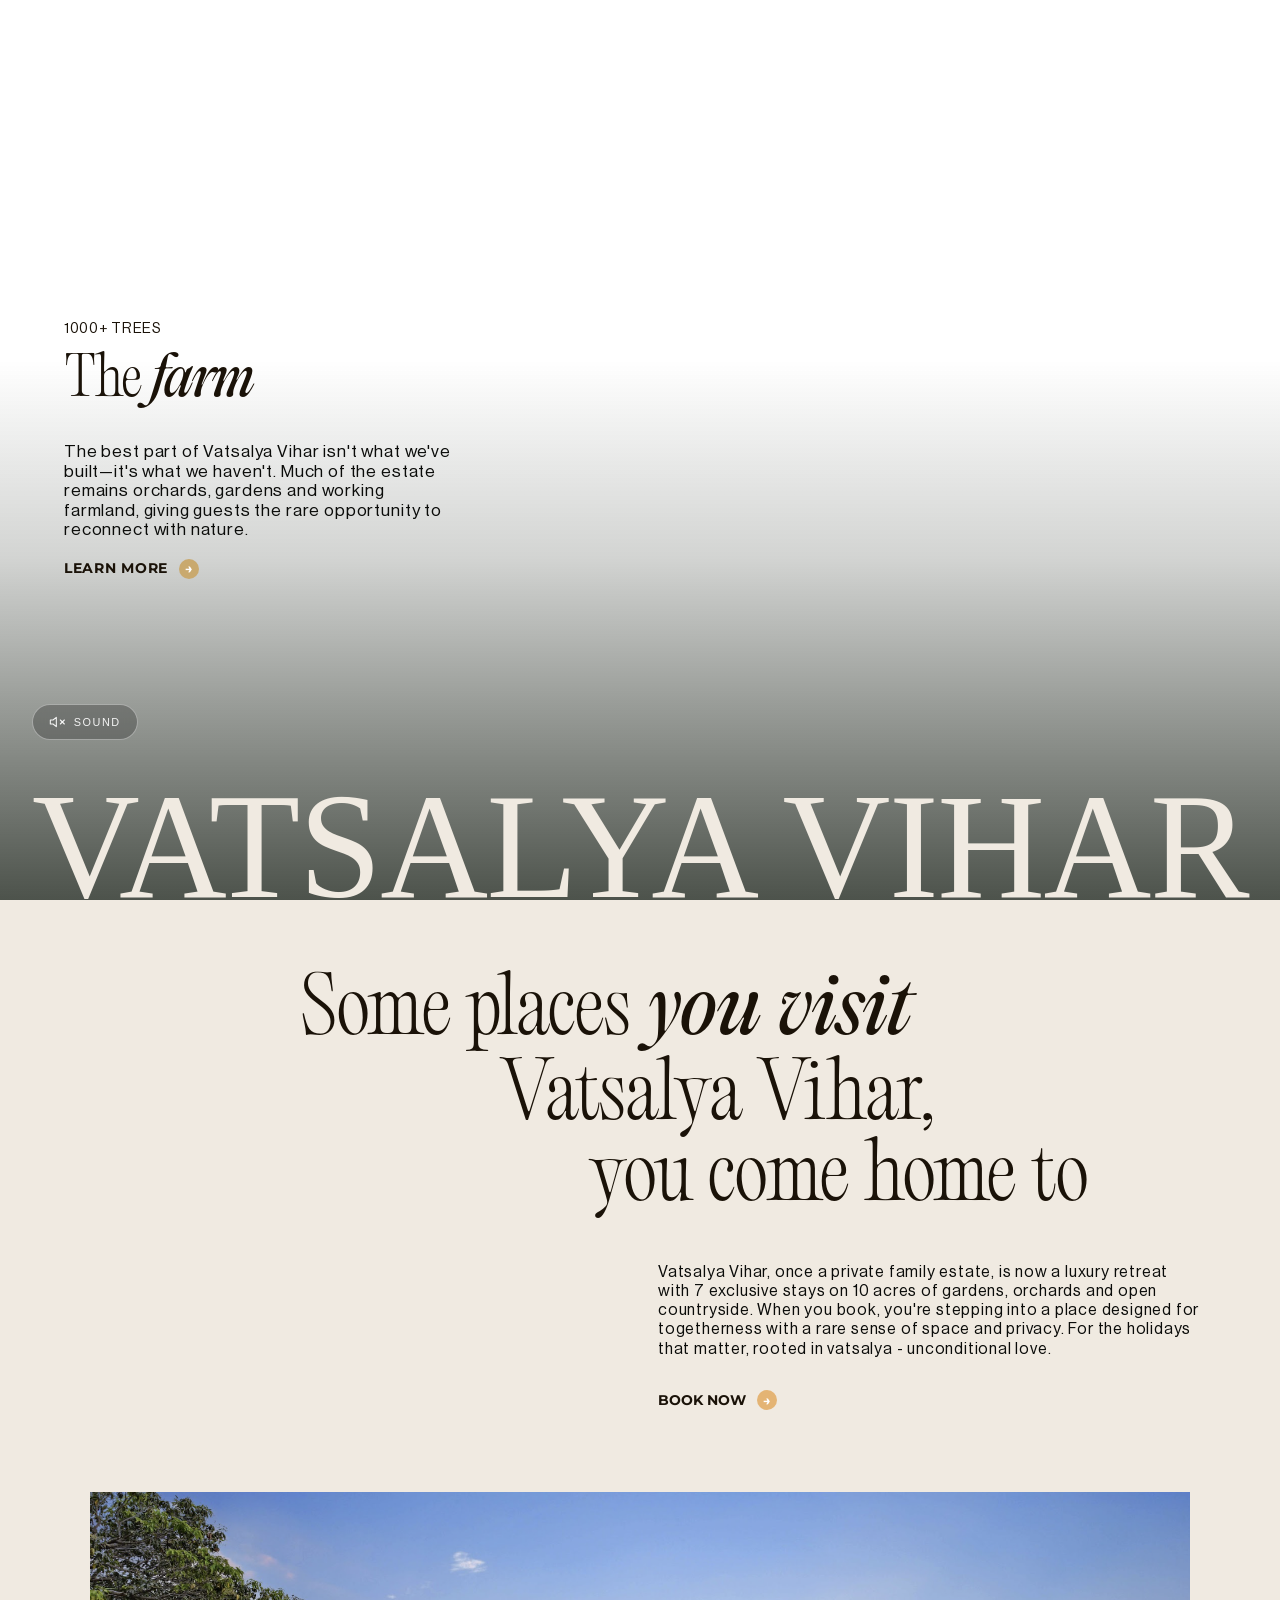
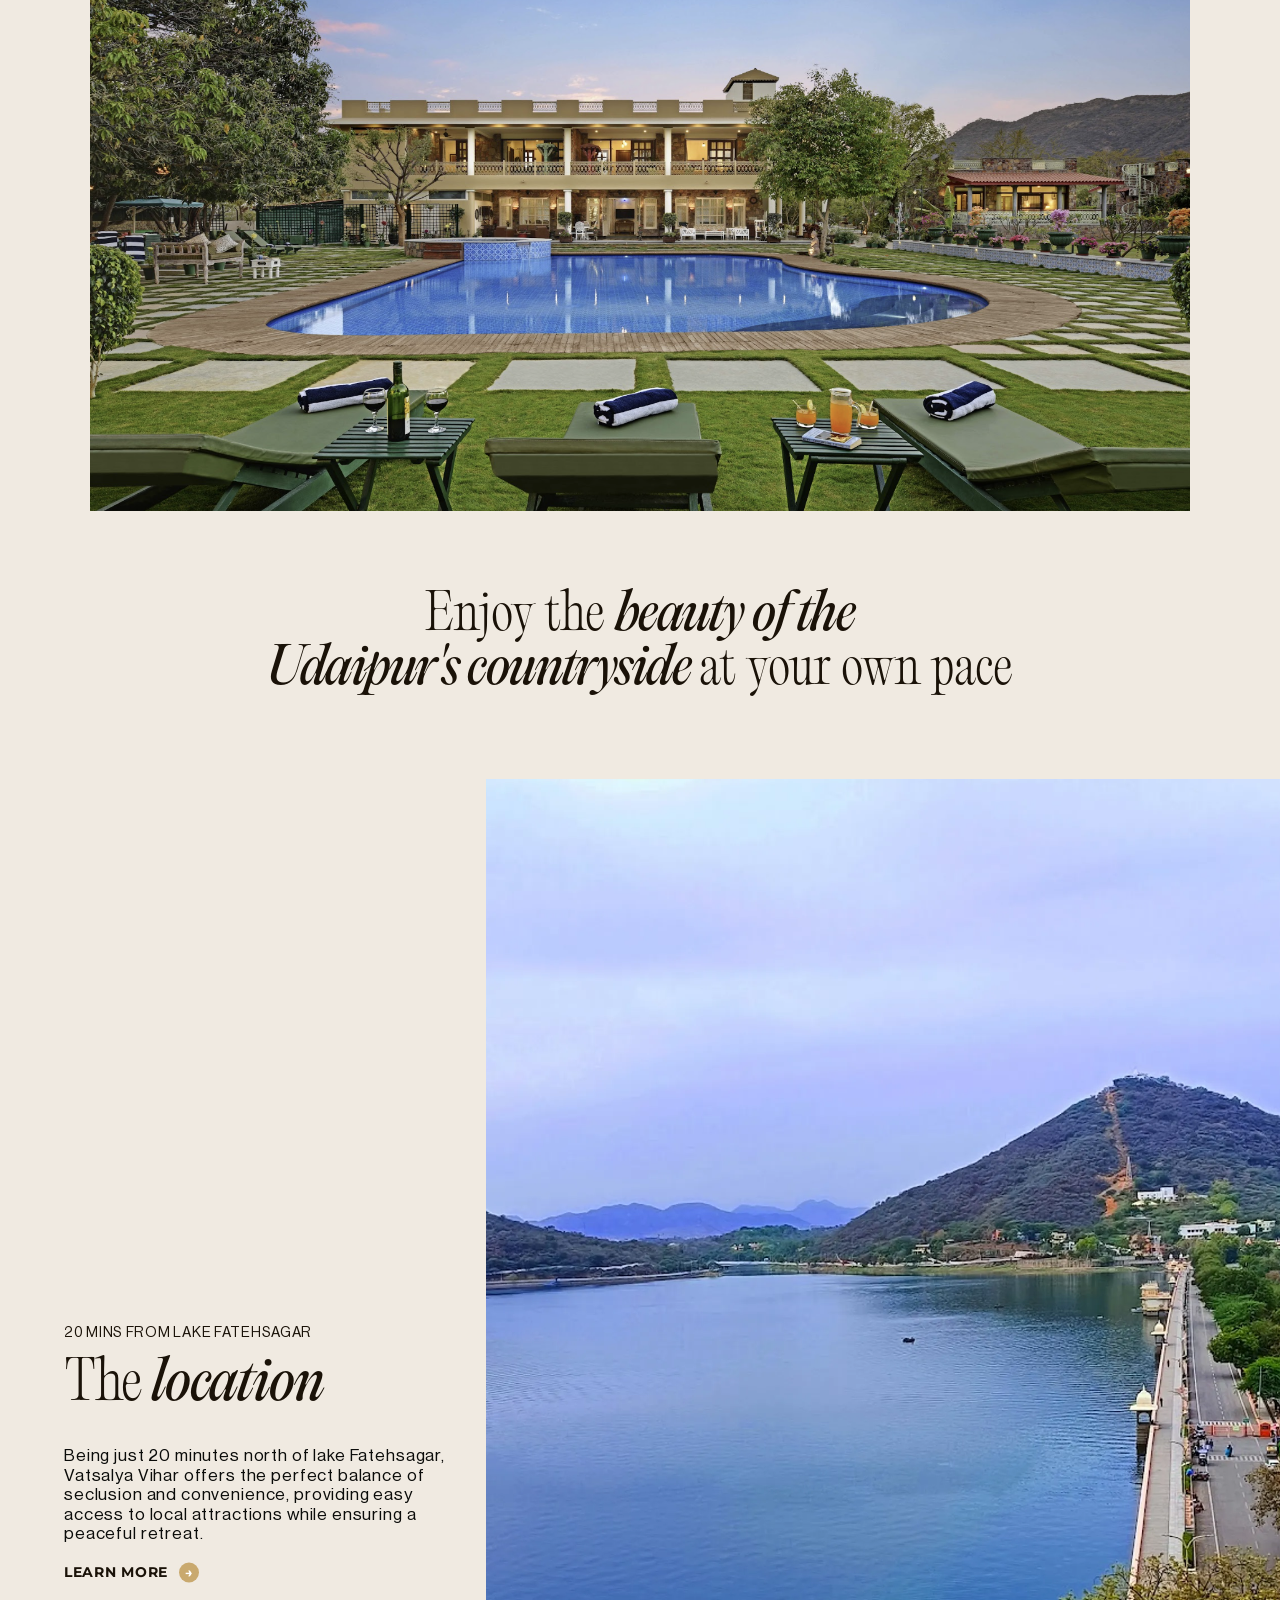
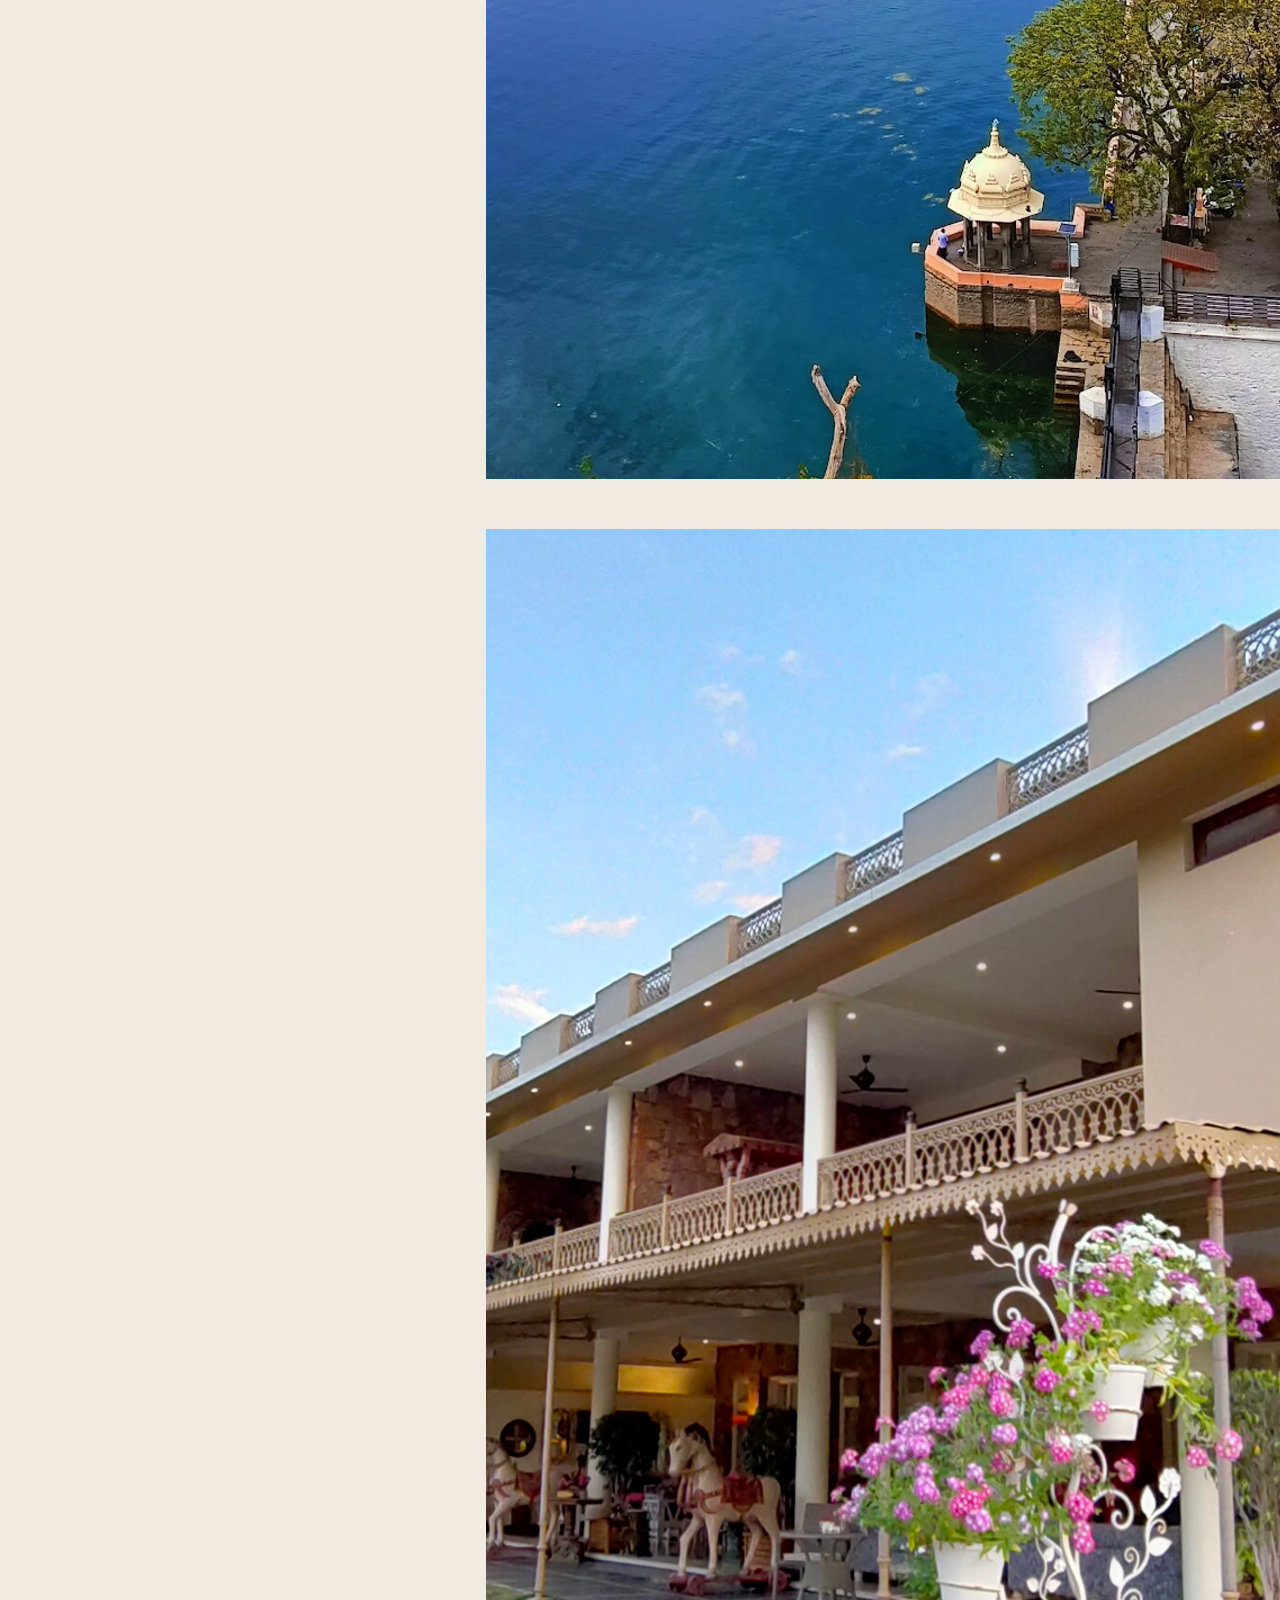
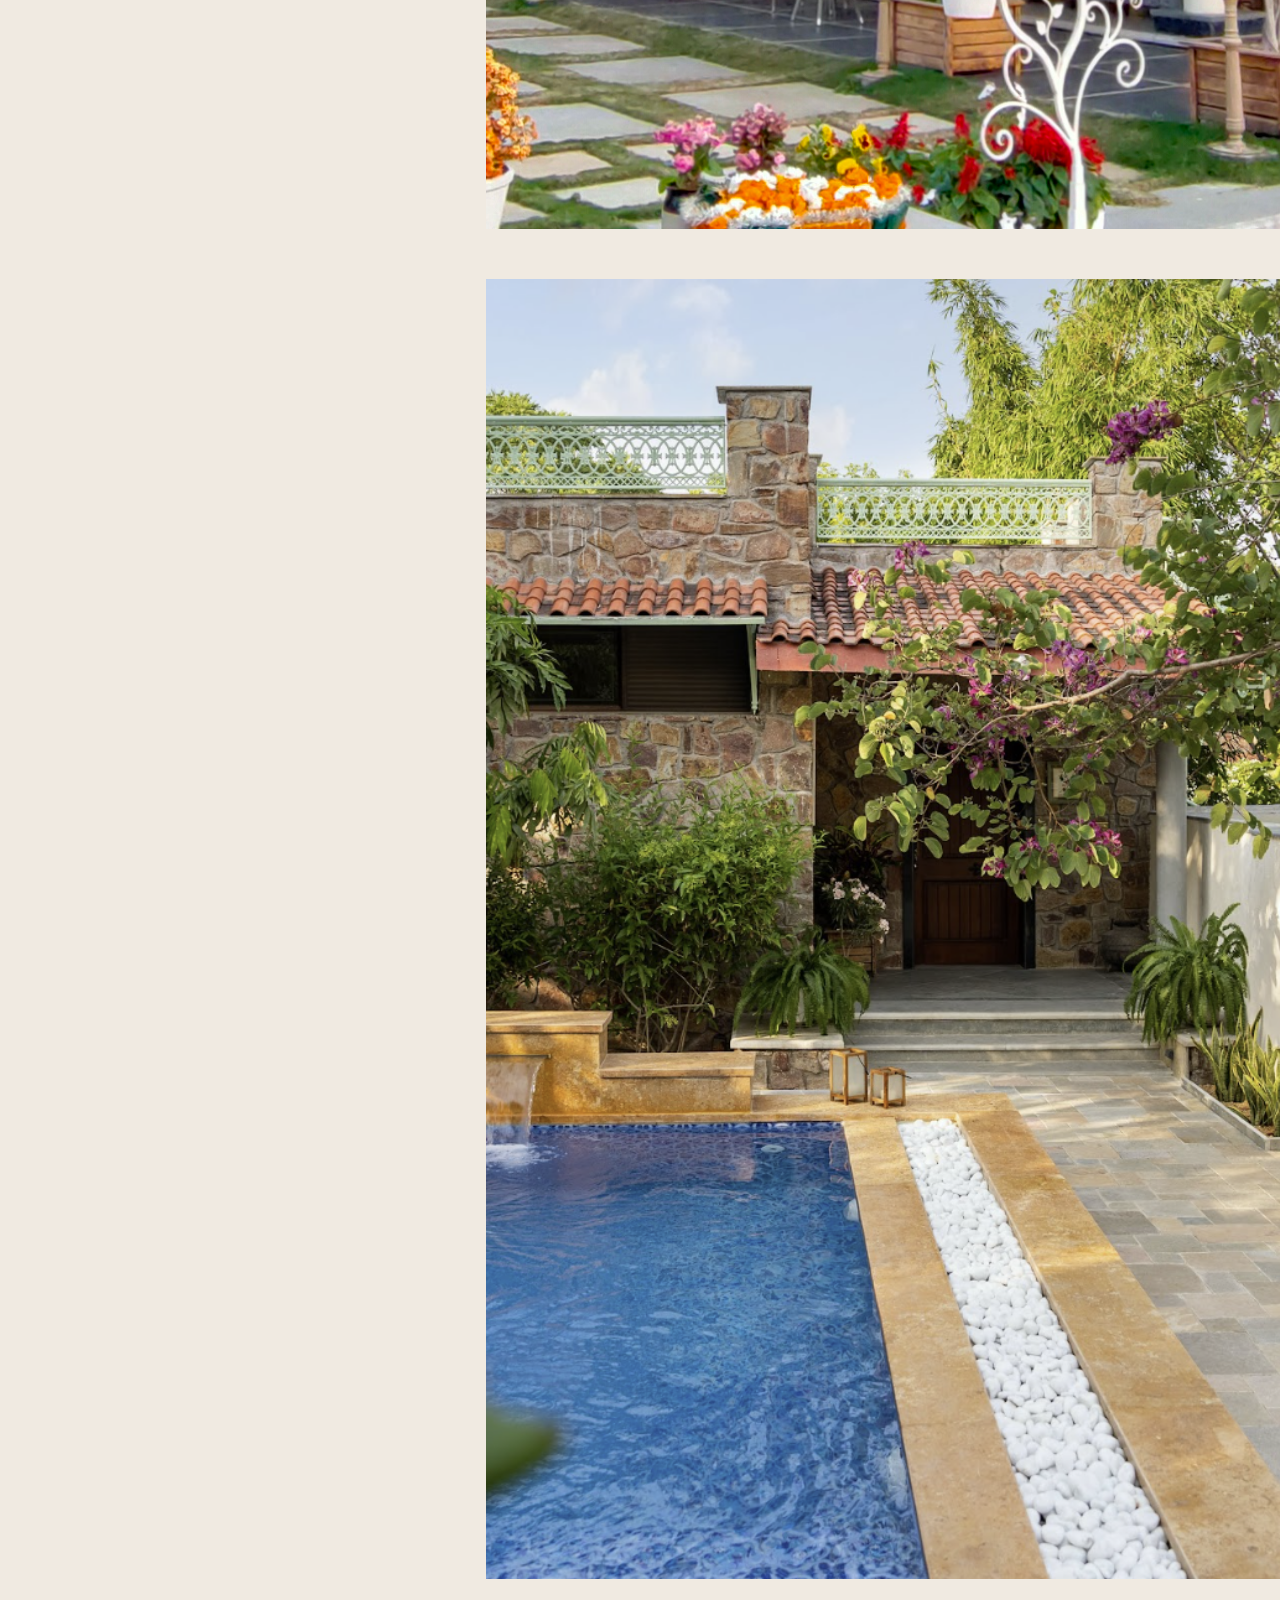
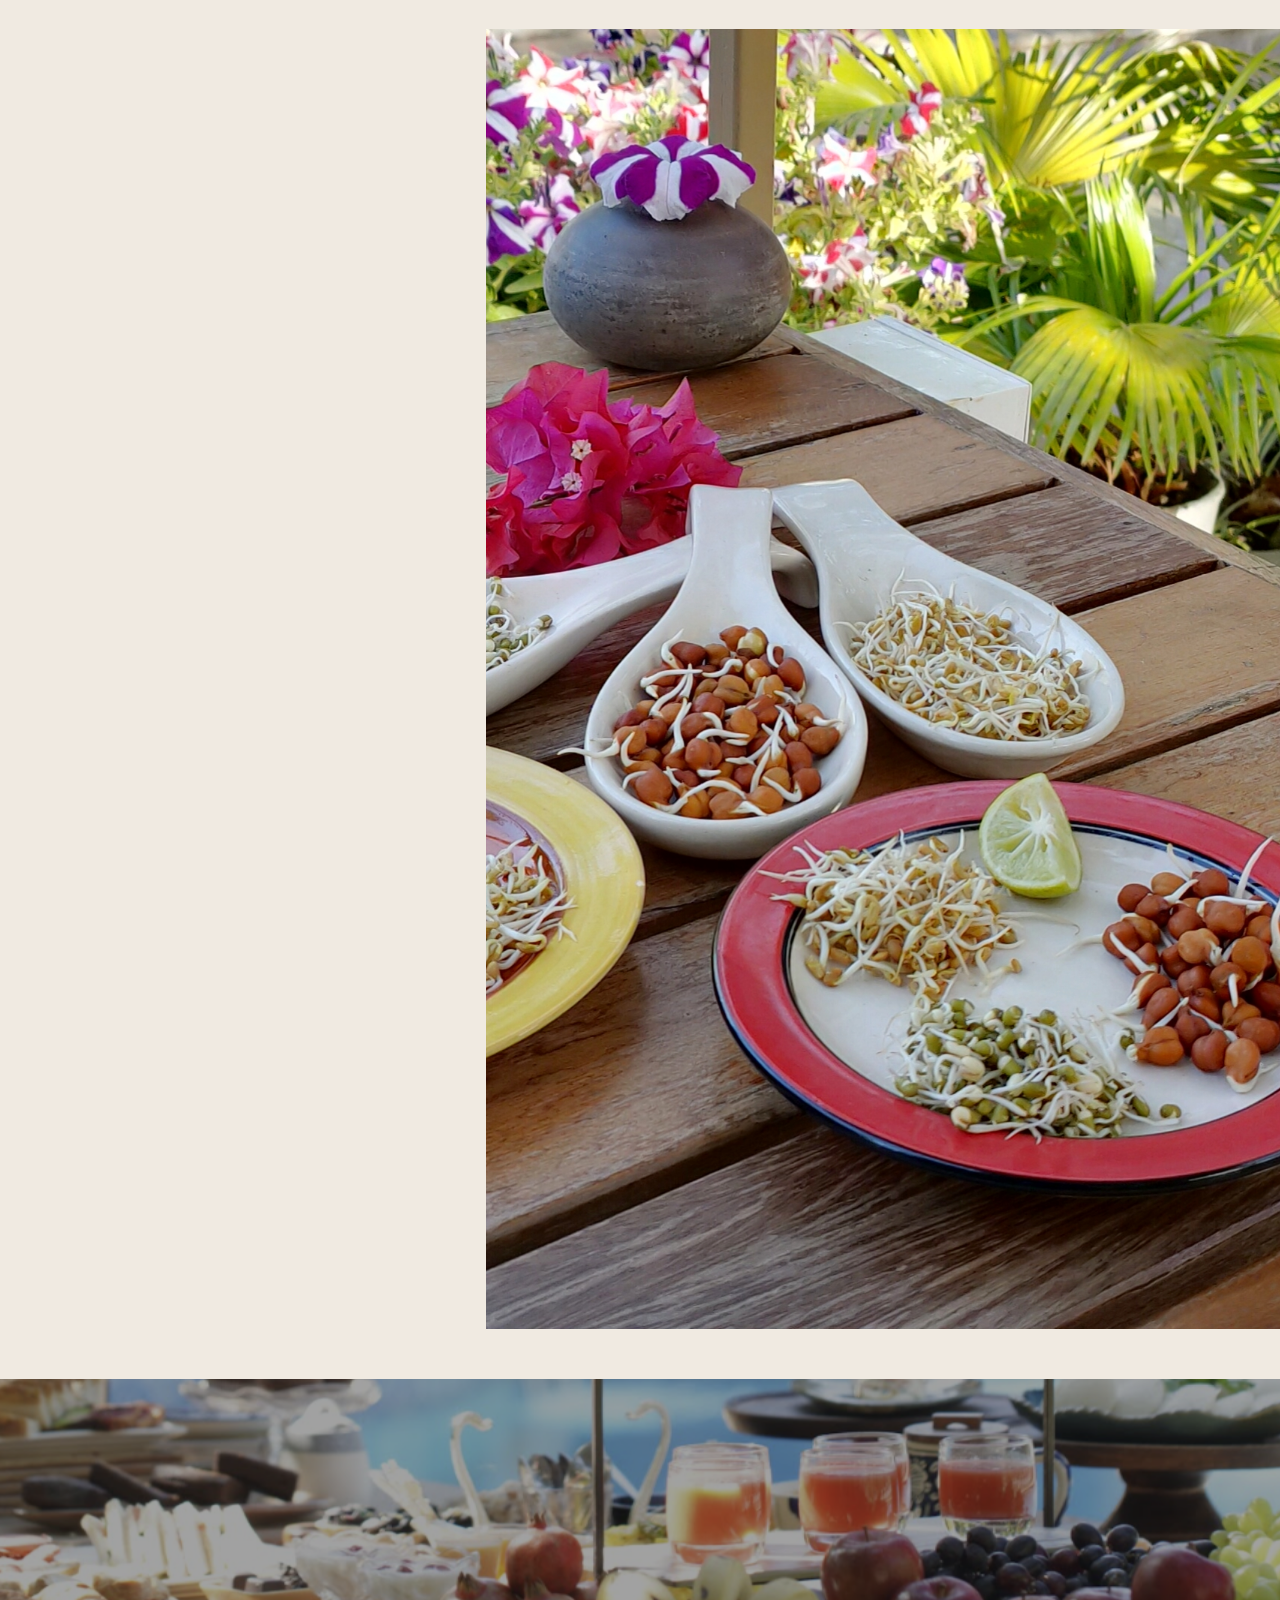
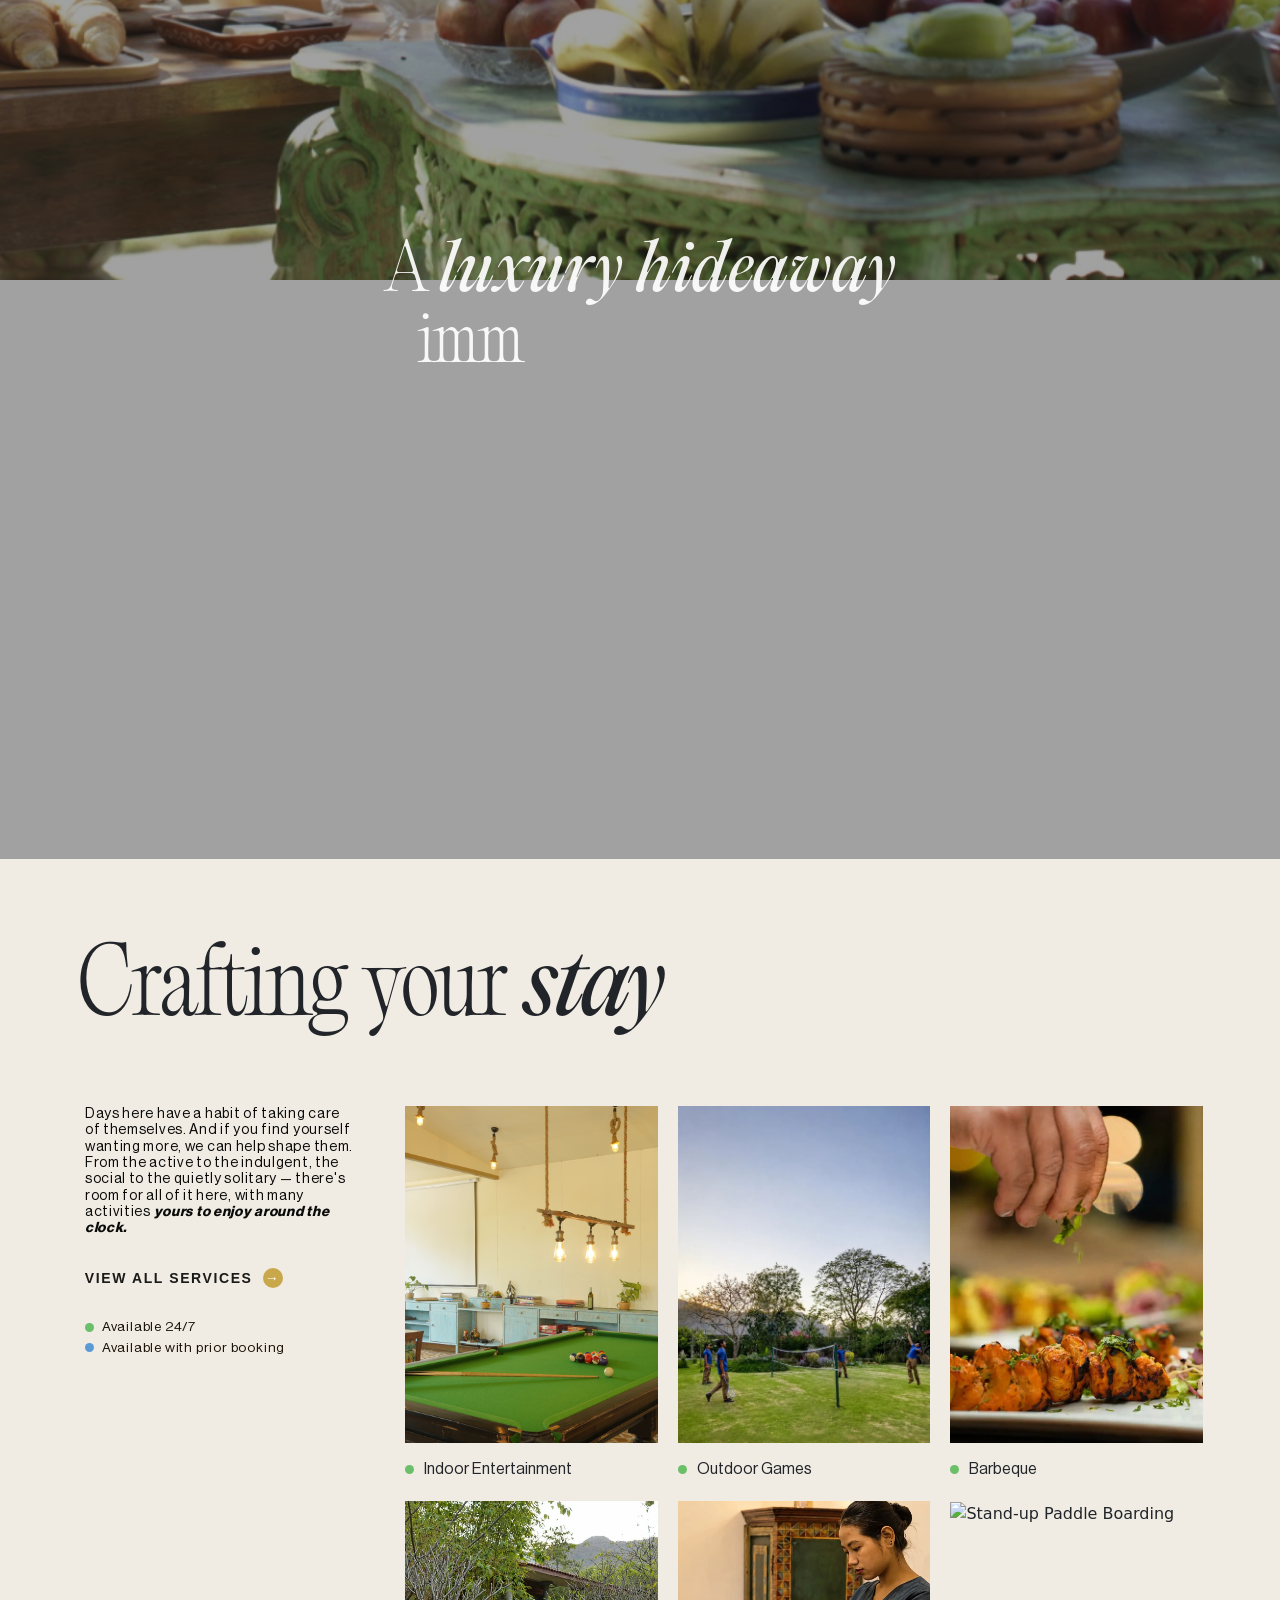
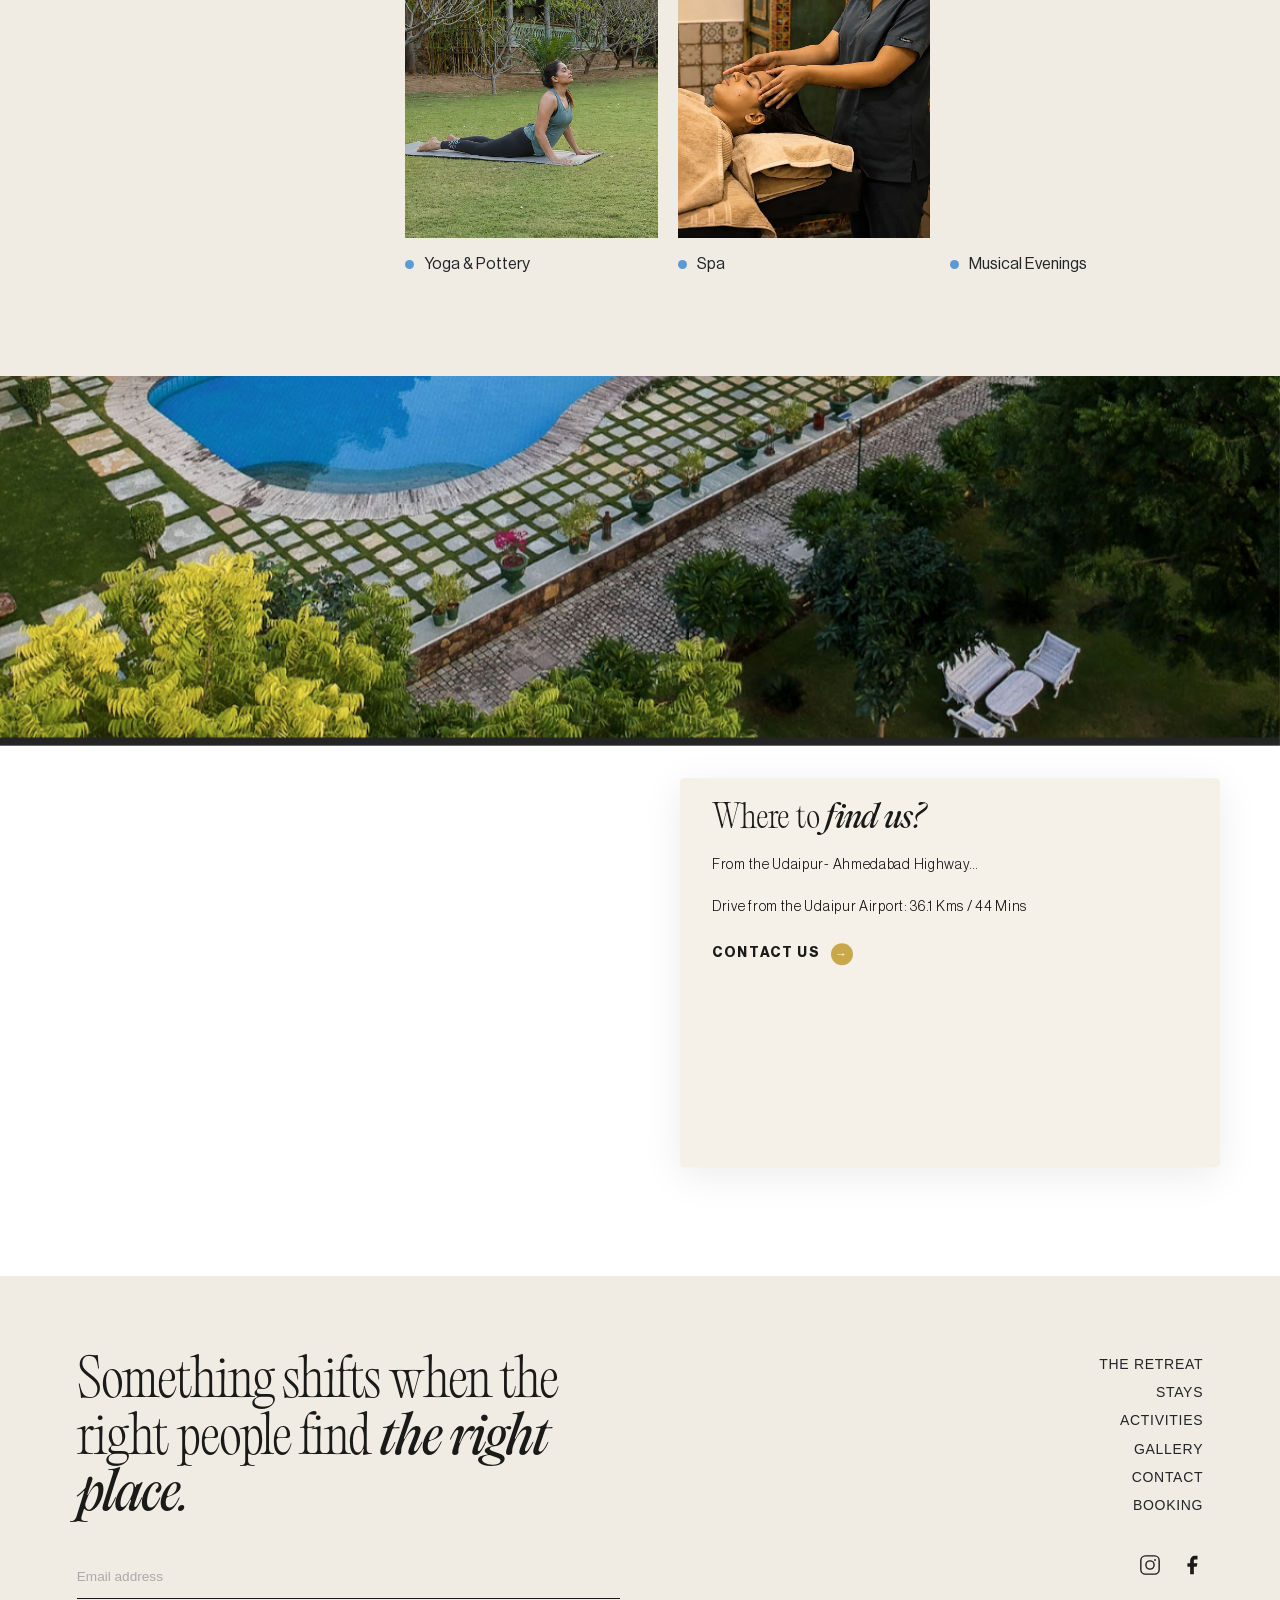
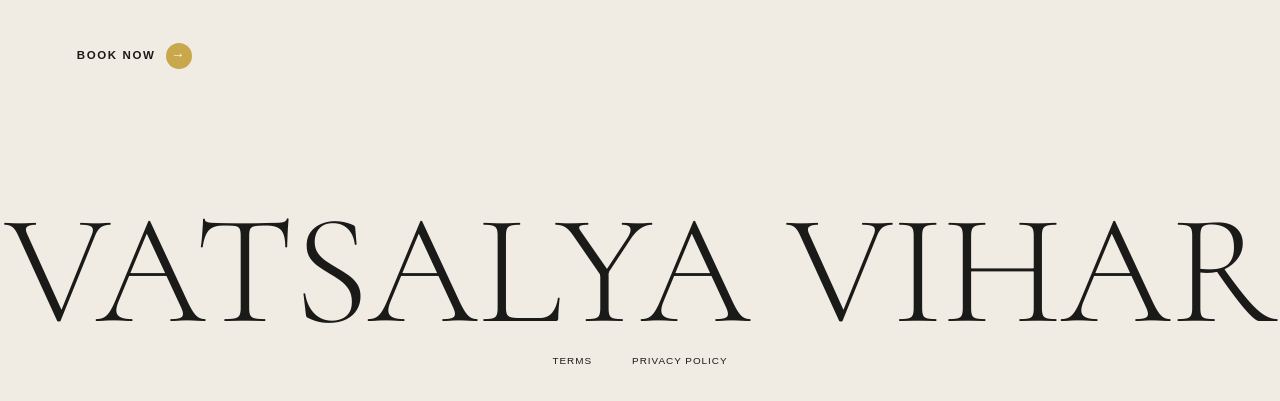
==== commit b7053b01: "Add files via upload" ====
--- a/index.html
+++ b/index.html
@@ -116,11 +116,11 @@
 
       <!-- Mobile dropdown menu -->
       <nav class="hero__mobile-menu" aria-label="Mobile navigation">
-        <a href="#">The House</a>
-        <a href="#">The Farm</a>
-        <a href="#">Gather Here</a>
-        <a href="#">Contact</a>
-        <a href="#" class="nav--gold">Book Now</a>
+        <a href="house.html">The House</a>
+        <a href="farm.html">The Farm</a>
+        <a href="gather.html">Gather Here</a>
+        <a href="contact-us.html">Contact</a>
+        <a href="book.html">Book Now</a>
       </nav>
 
       <!-- Subtitle -->
@@ -506,11 +506,11 @@
               ><span class="dot"></span
               ><span class="link-text">Gallery</span></a
             >
-            <a href="#"
+            <a href="contact-us.html"
               ><span class="dot"></span
               ><span class="link-text">Contact</span></a
             >
-            <a href="#"
+            <a href="book.html"
               ><span class="dot"></span
               ><span class="link-text">Booking</span></a
             >
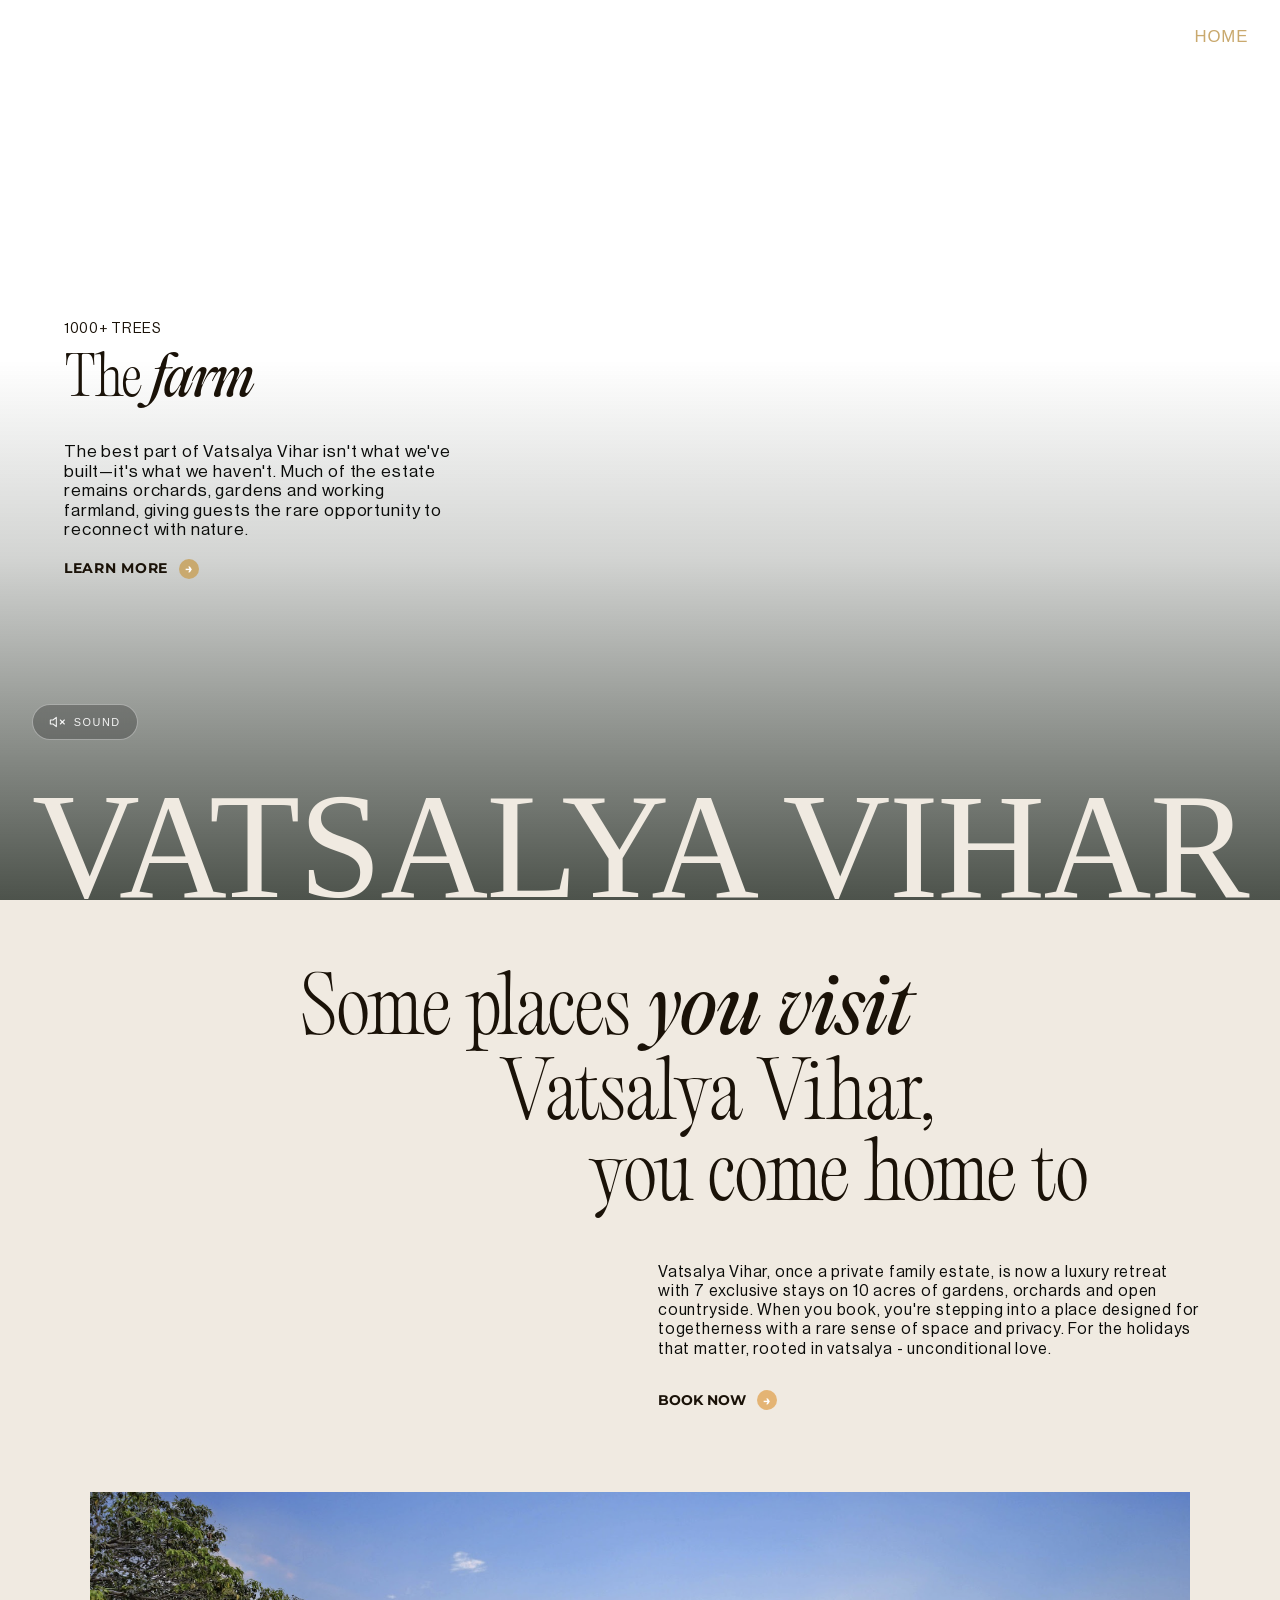
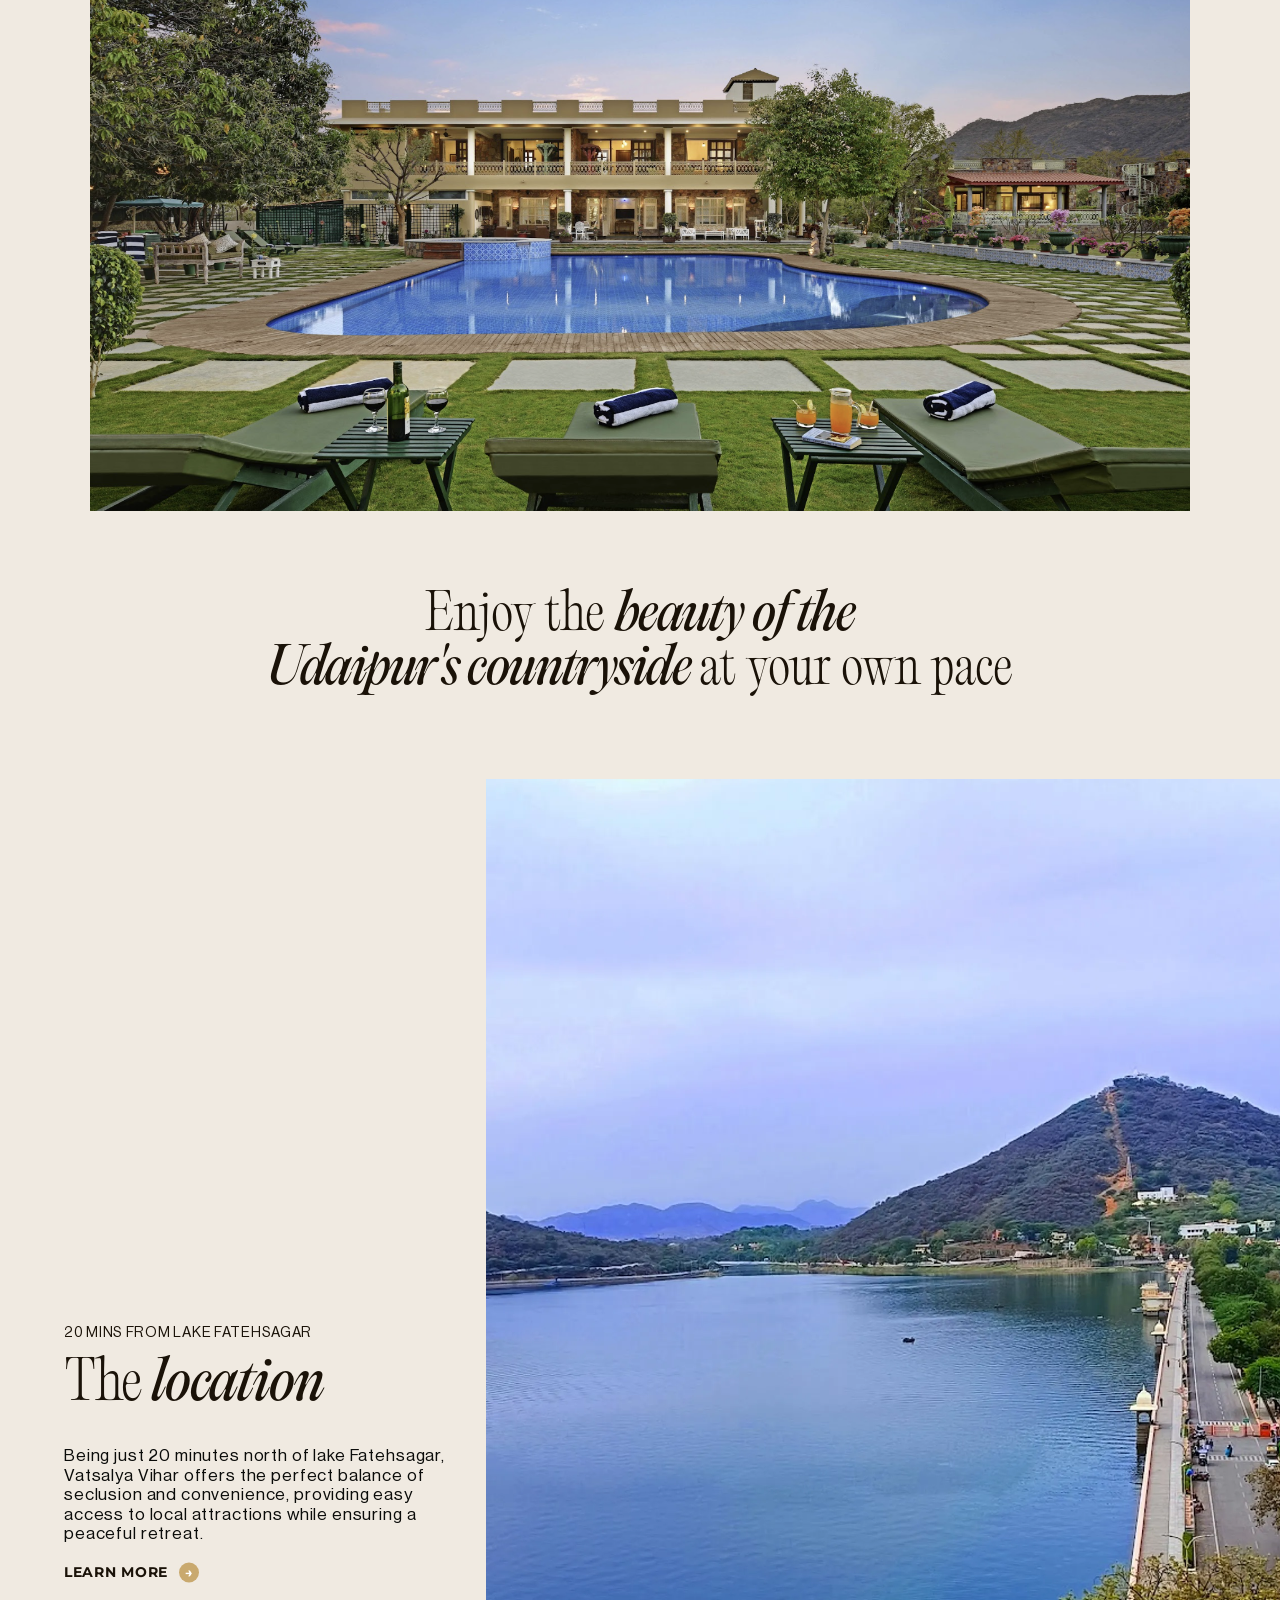
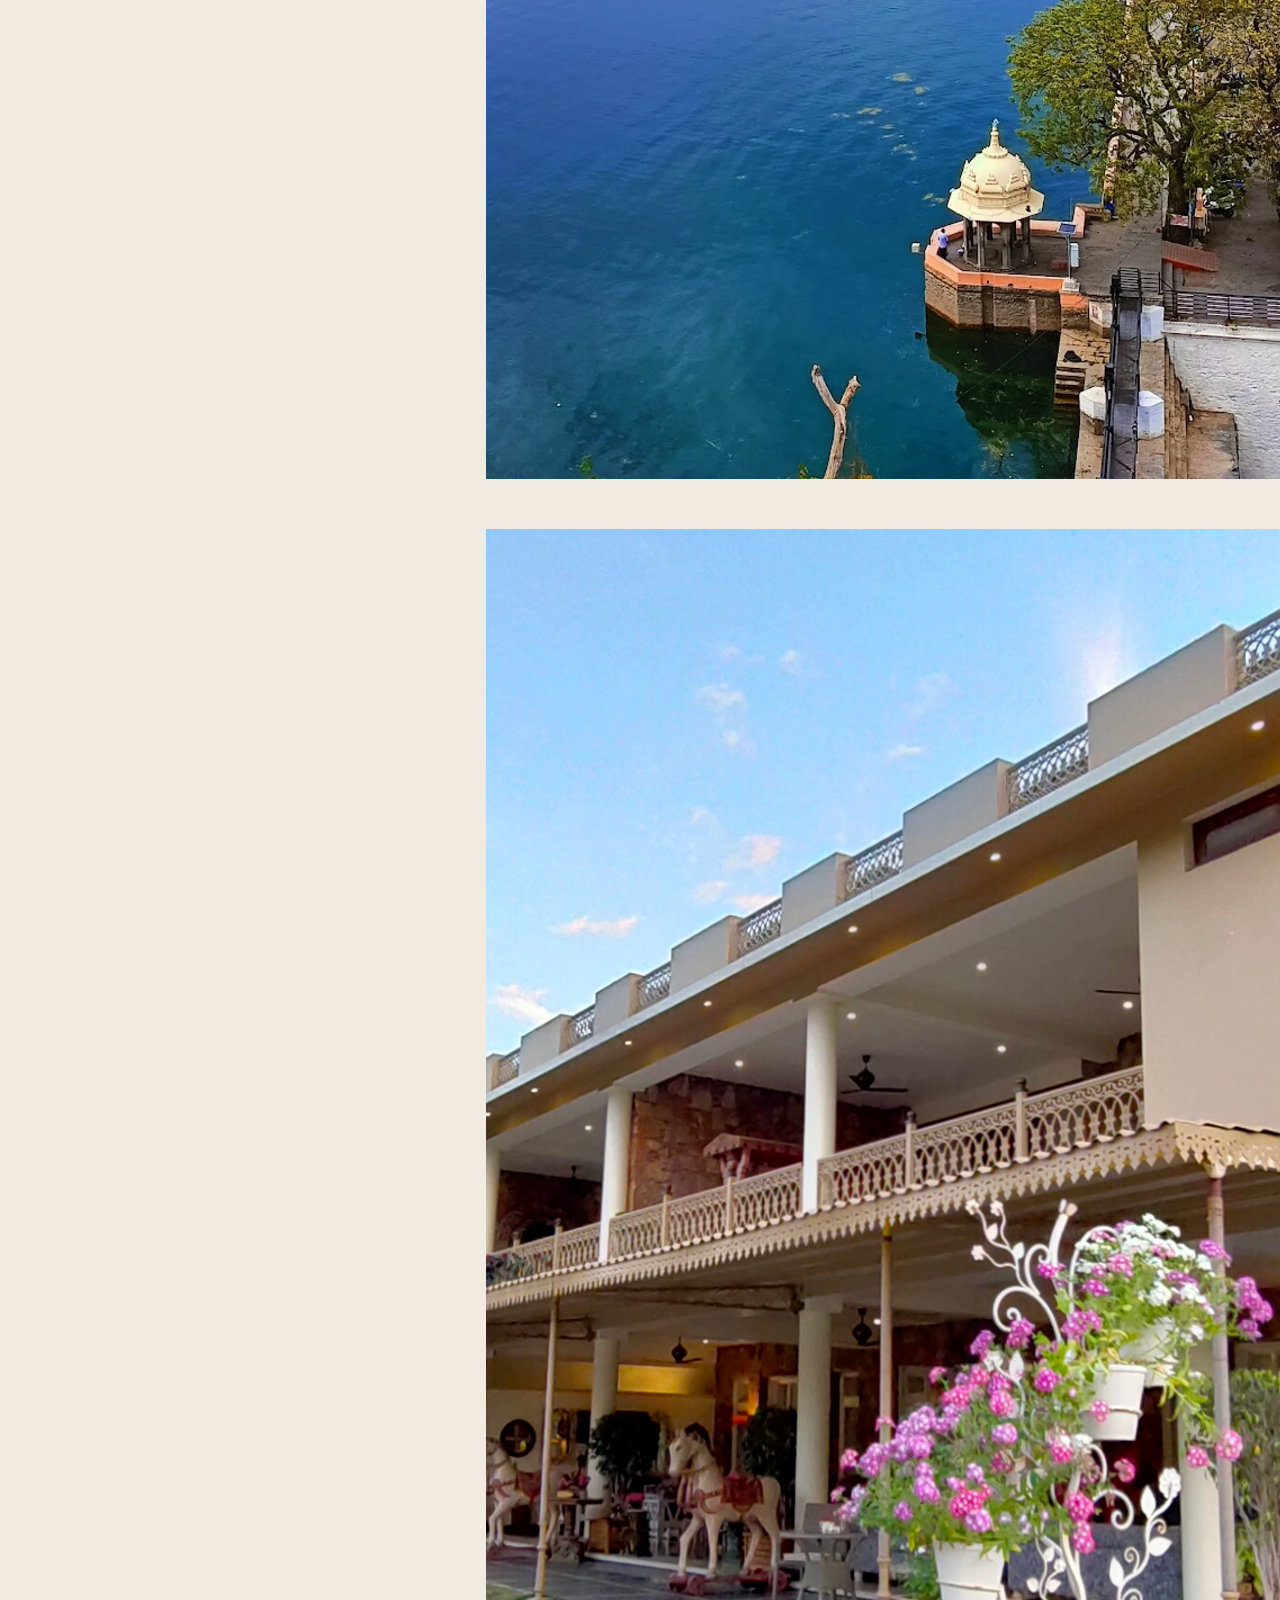
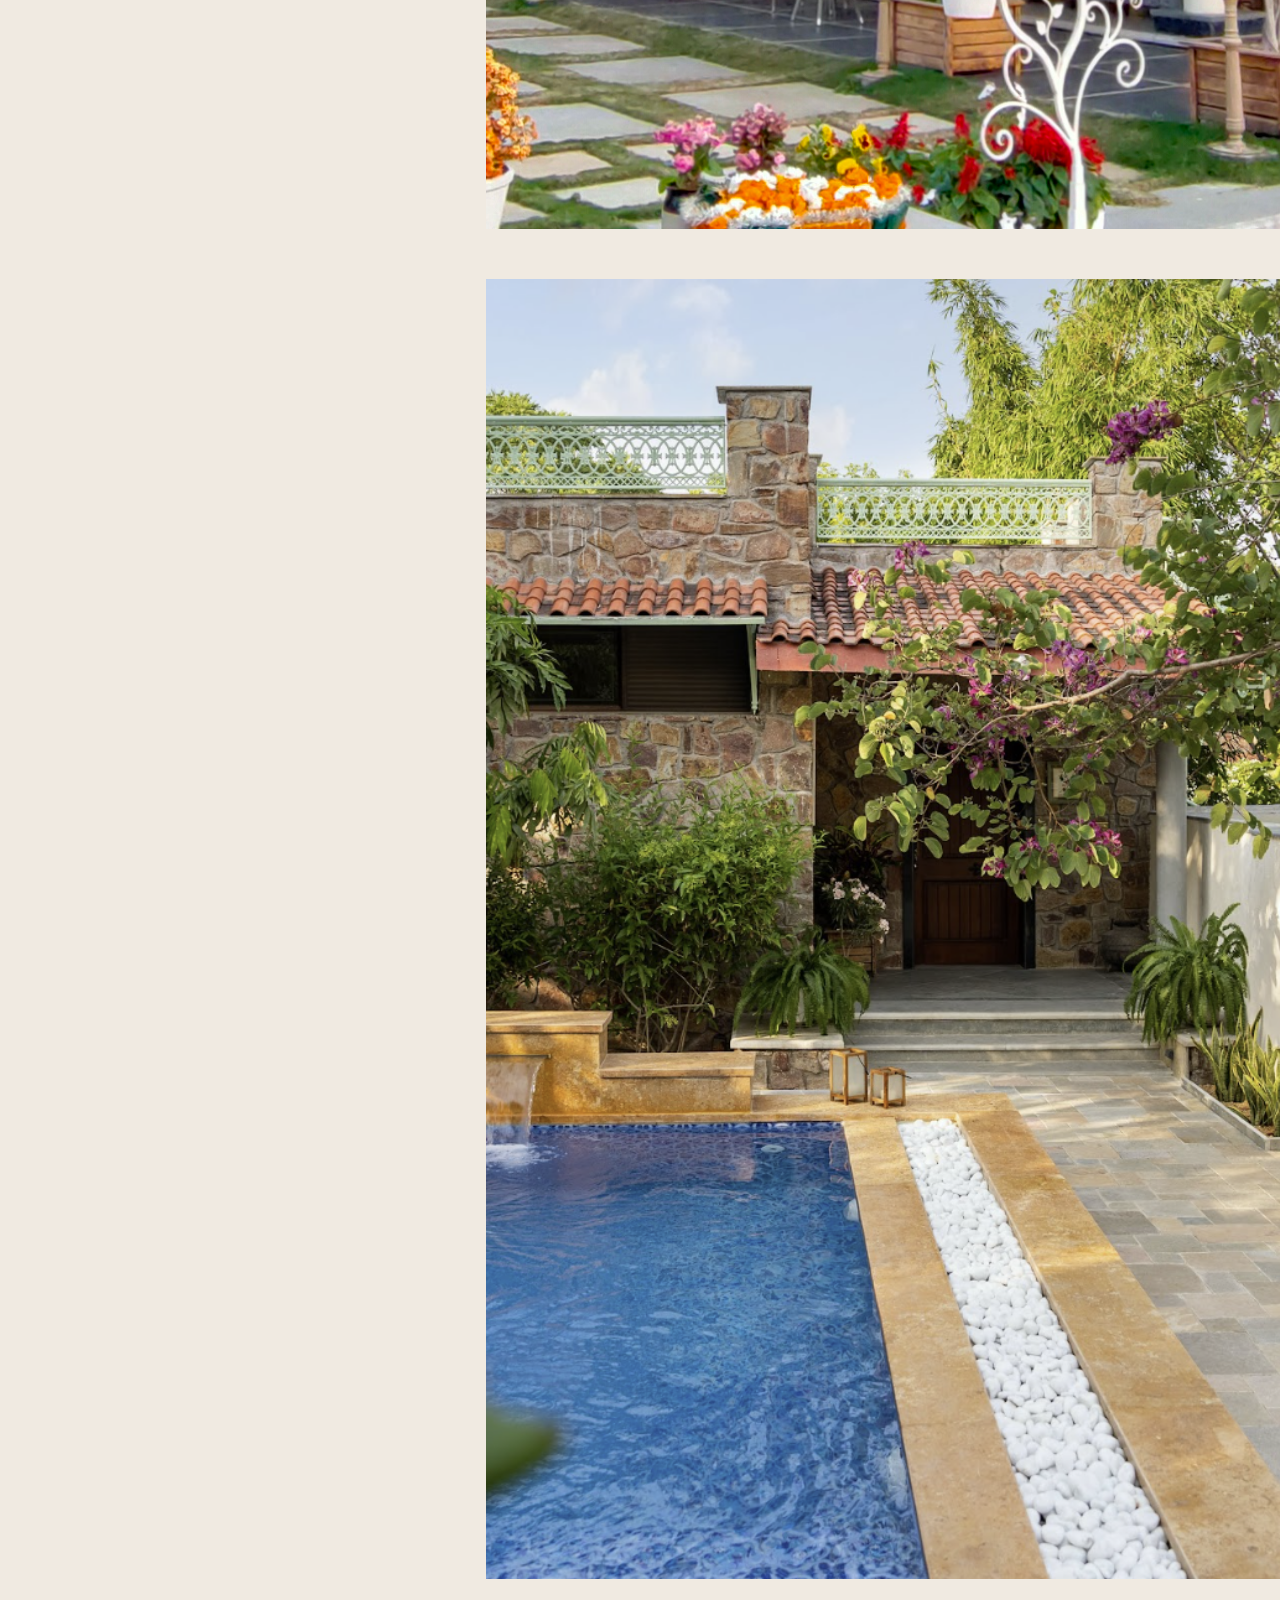
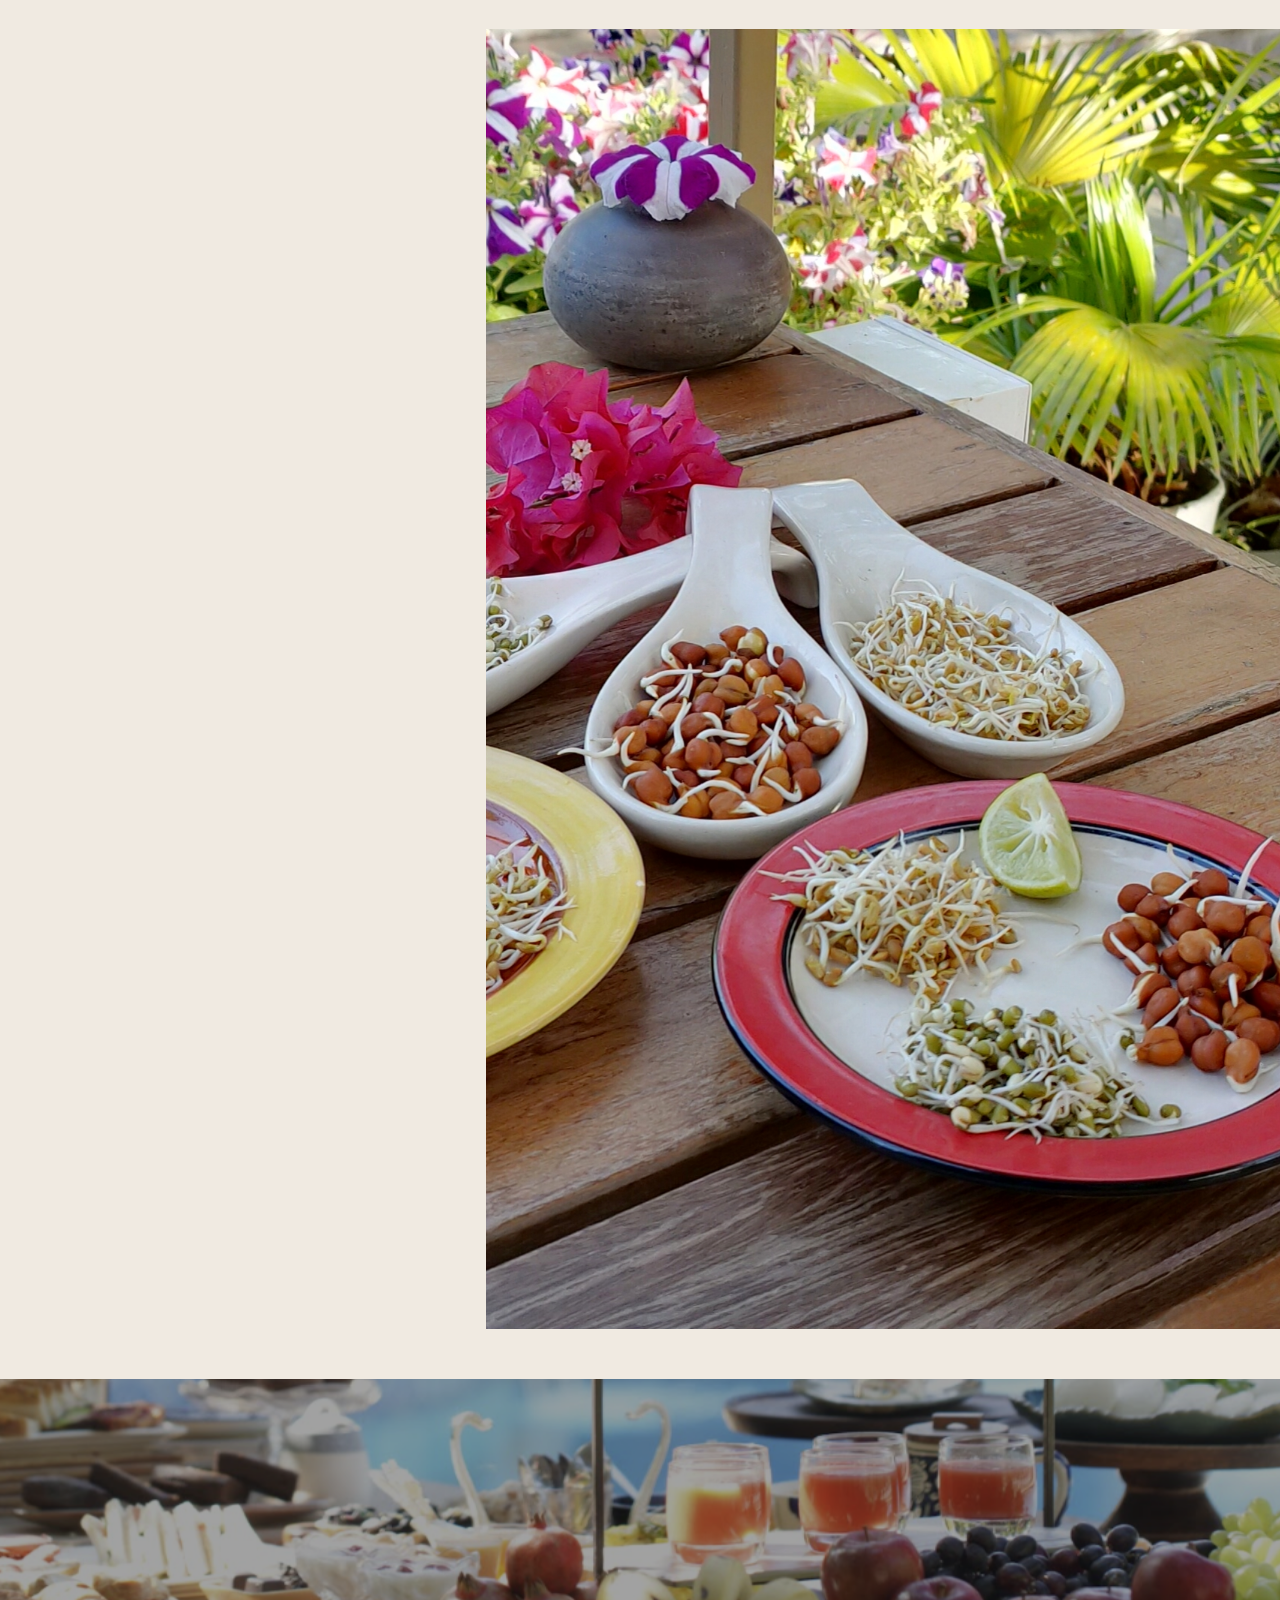
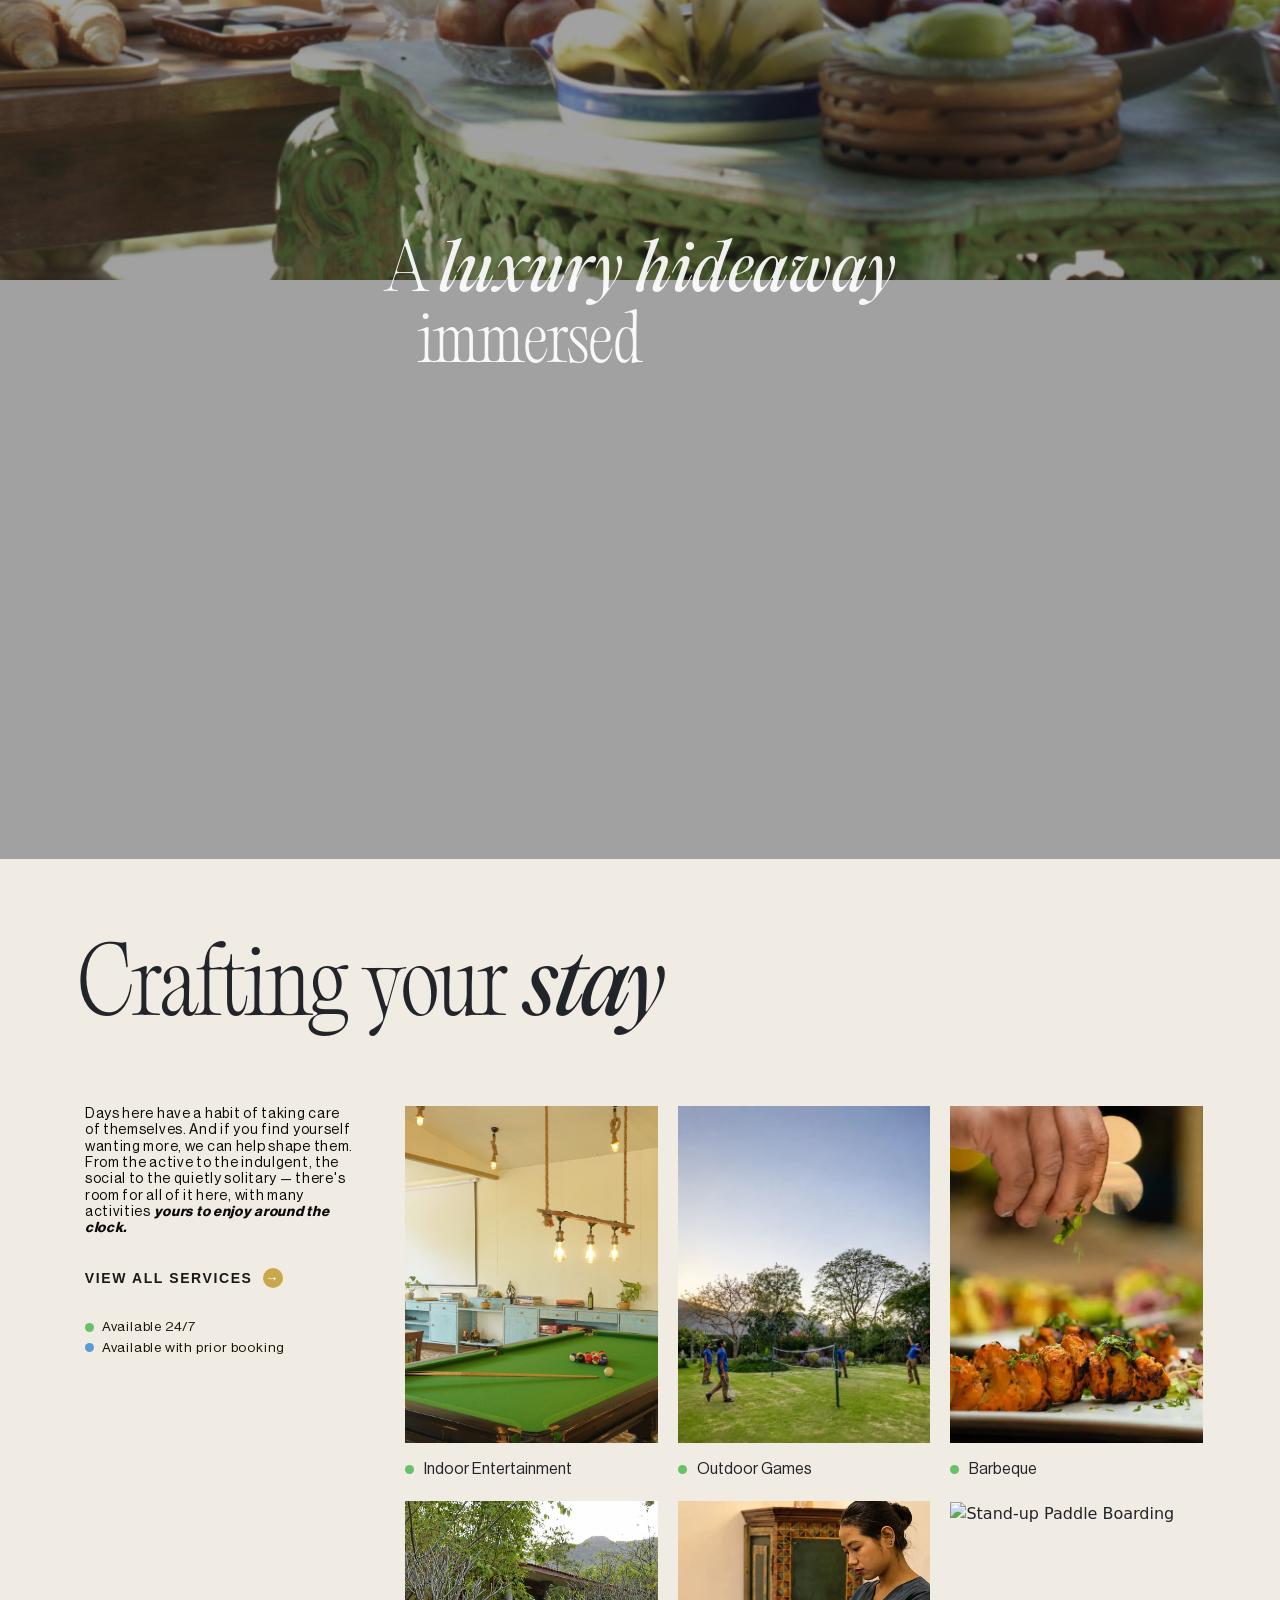
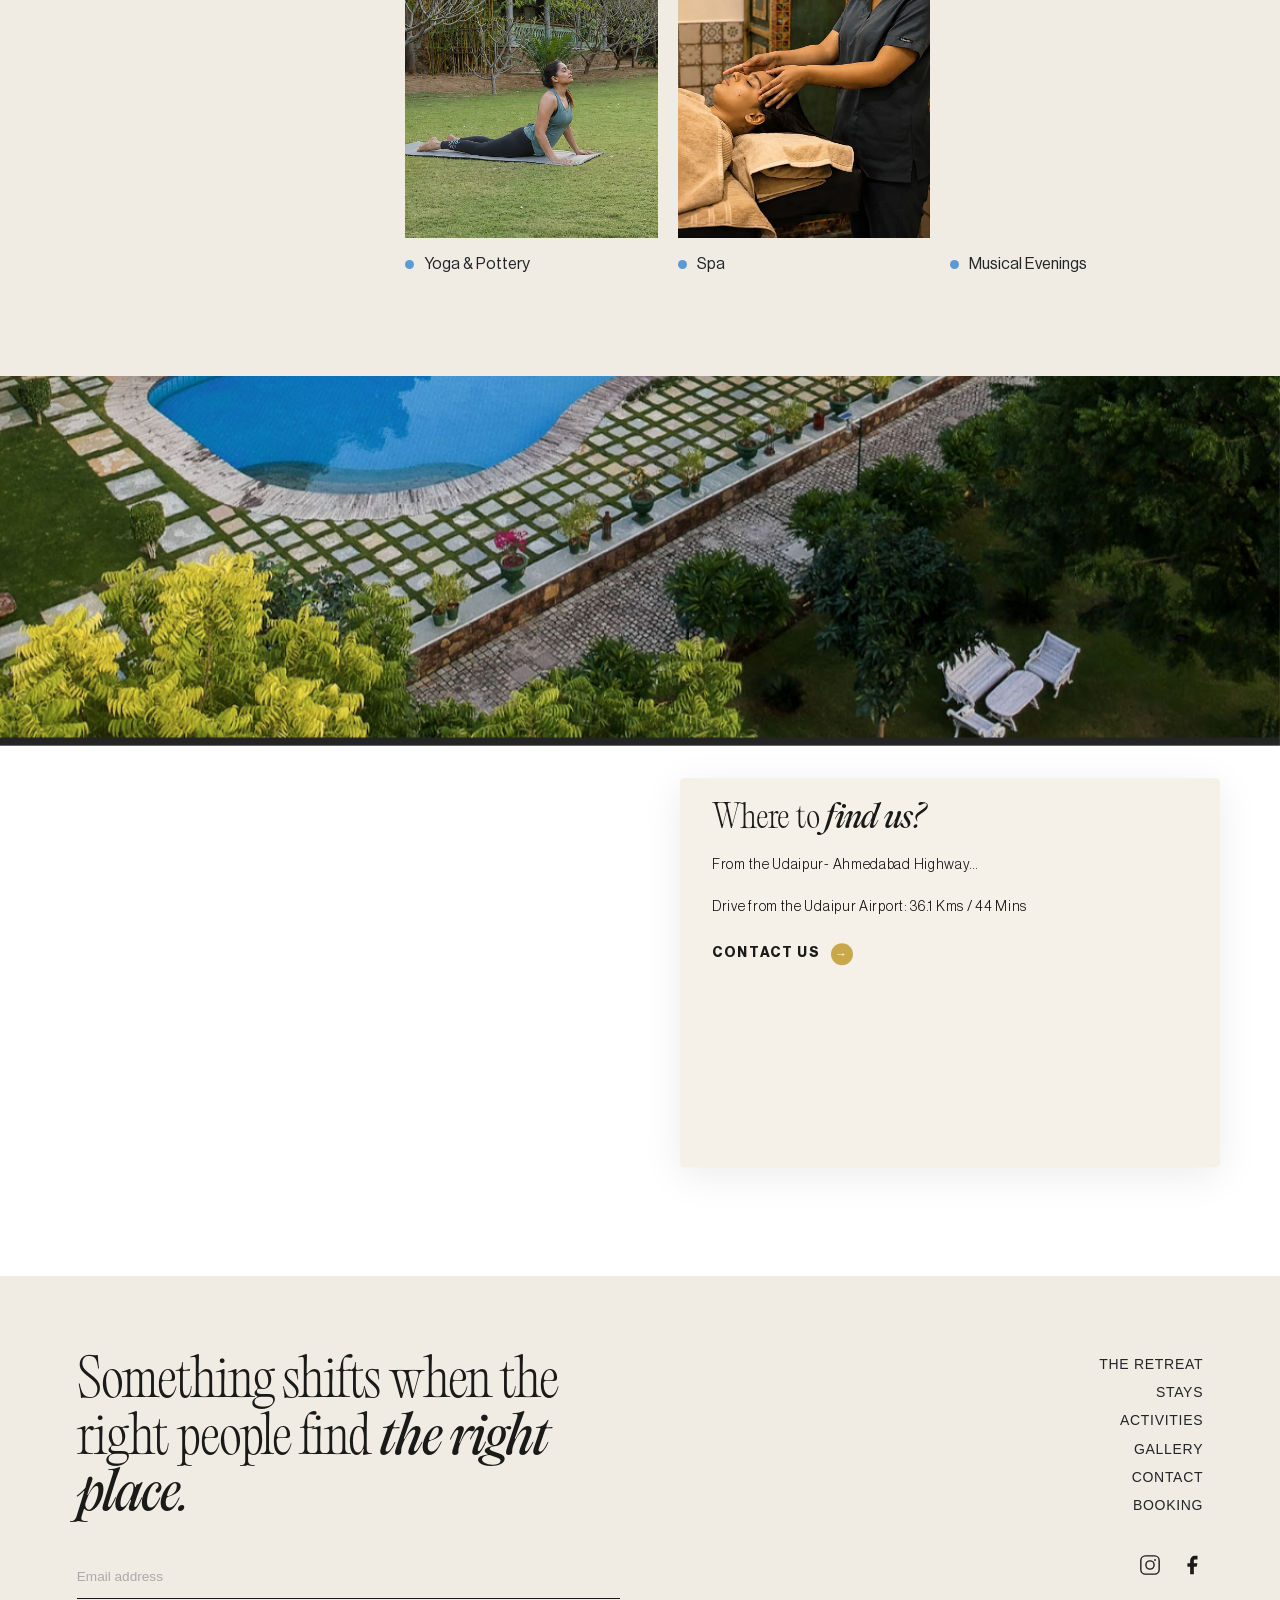
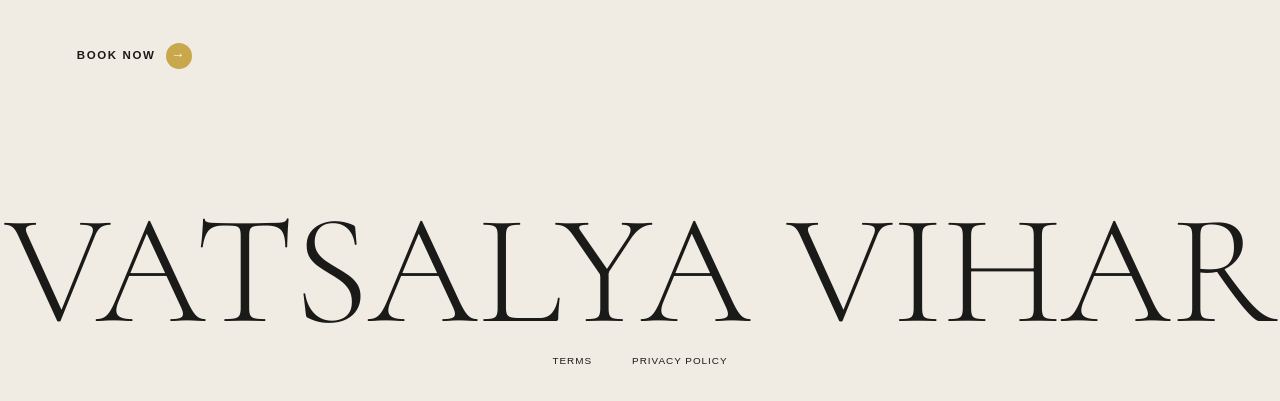
==== commit dc1621f2: "Update print statement from 'Hello' to 'Goodbye'" ====
--- a/index.html
+++ b/index.html
@@ -96,6 +96,7 @@
 
       <!-- Desktop Nav -->
       <nav class="hero__nav" id="heroNav" aria-label="Main navigation">
+        <a href="index.html">Home</a>
         <a href="house.html">The House</a>
         <a href="farm.html">The Farm</a>
         <a href="gather.html">Gather Here</a>
@@ -116,6 +117,7 @@
 
       <!-- Mobile dropdown menu -->
       <nav class="hero__mobile-menu" aria-label="Mobile navigation">
+        <a href="index.html">Home</a>
         <a href="house.html">The House</a>
         <a href="farm.html">The Farm</a>
         <a href="gather.html">Gather Here</a>
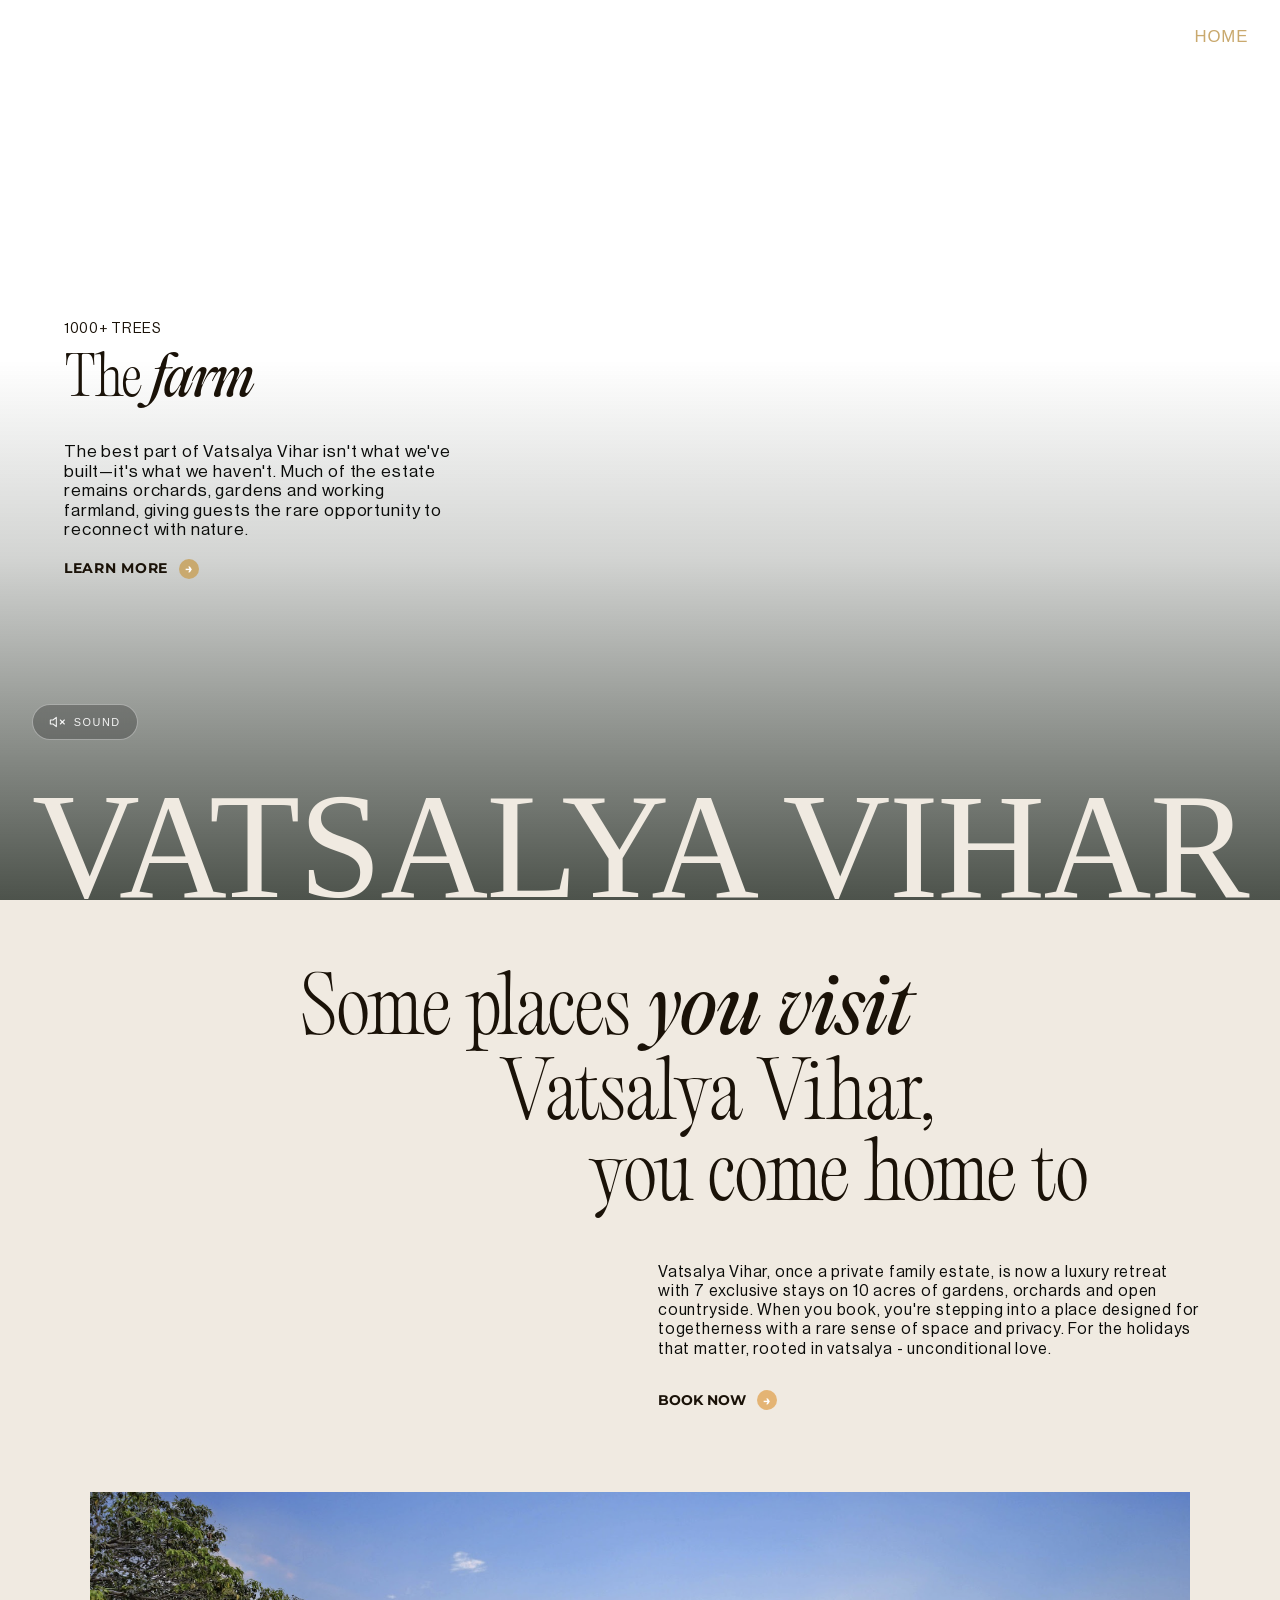
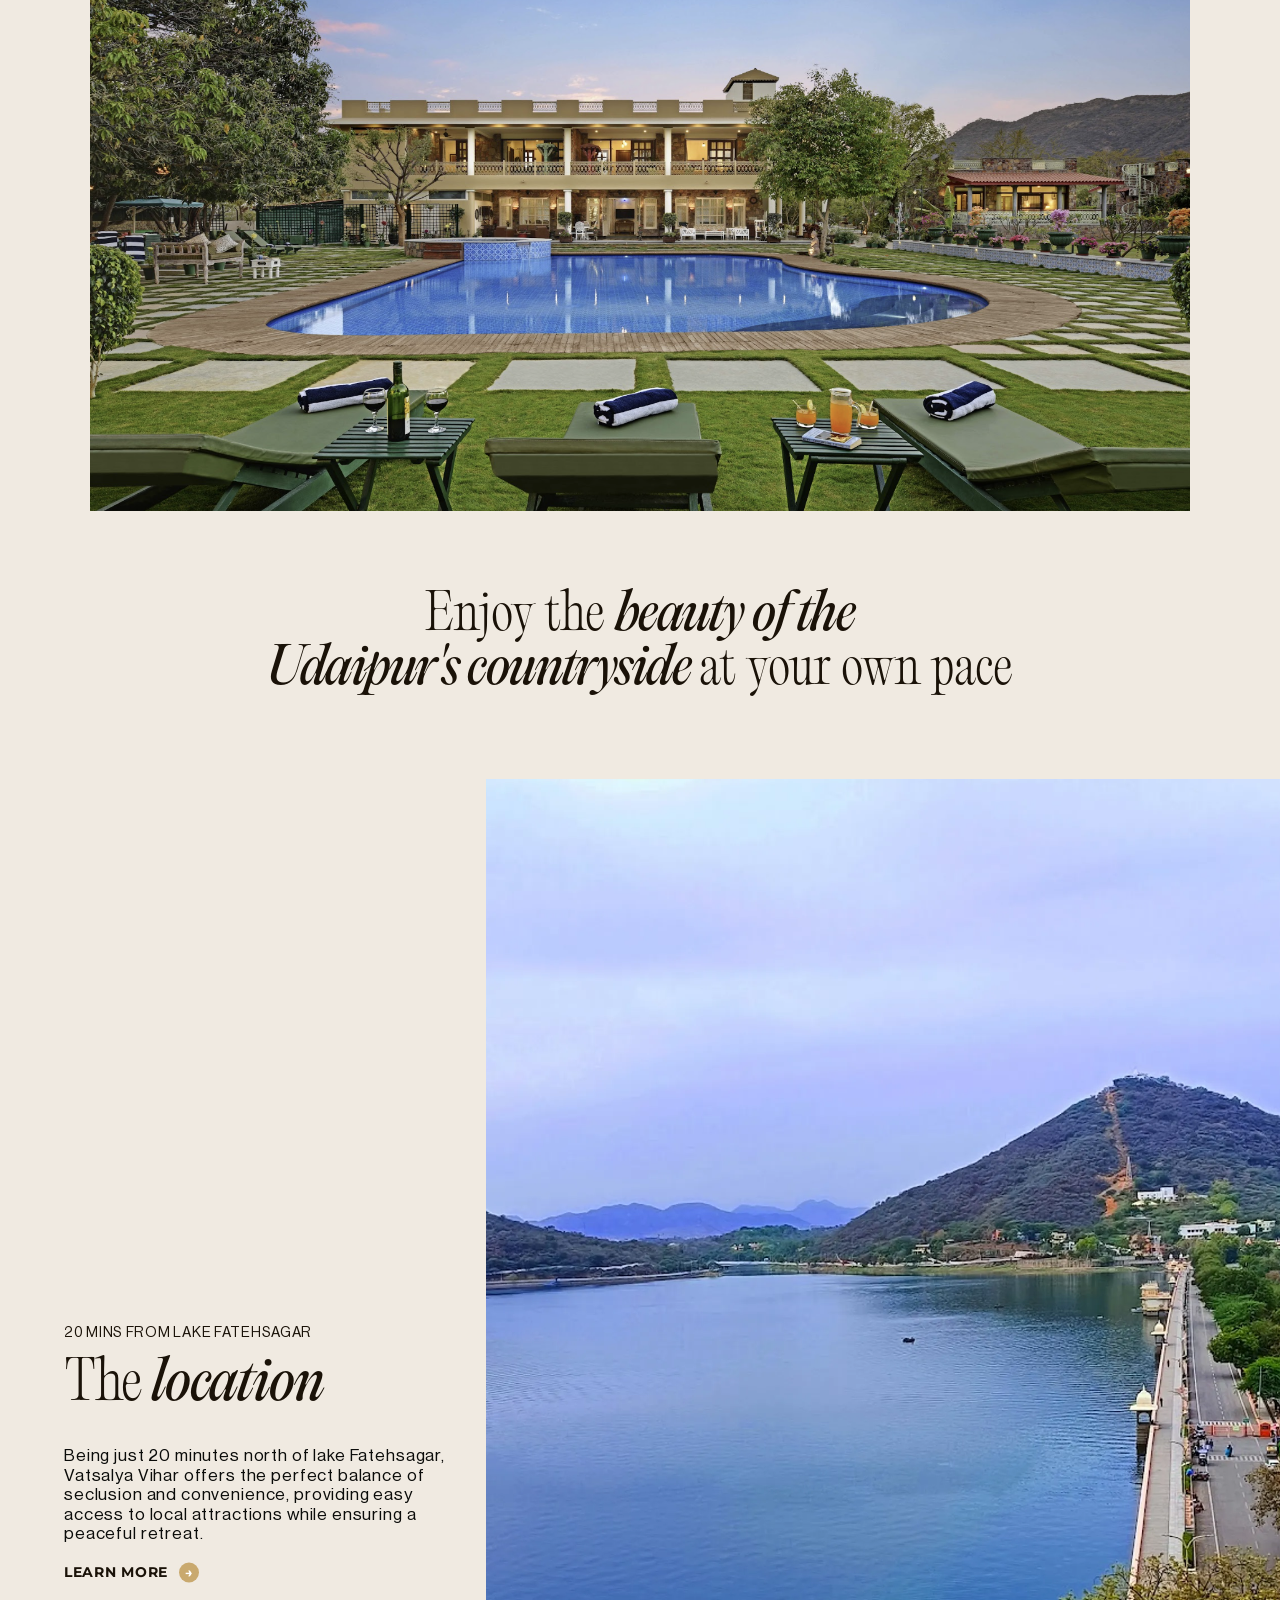
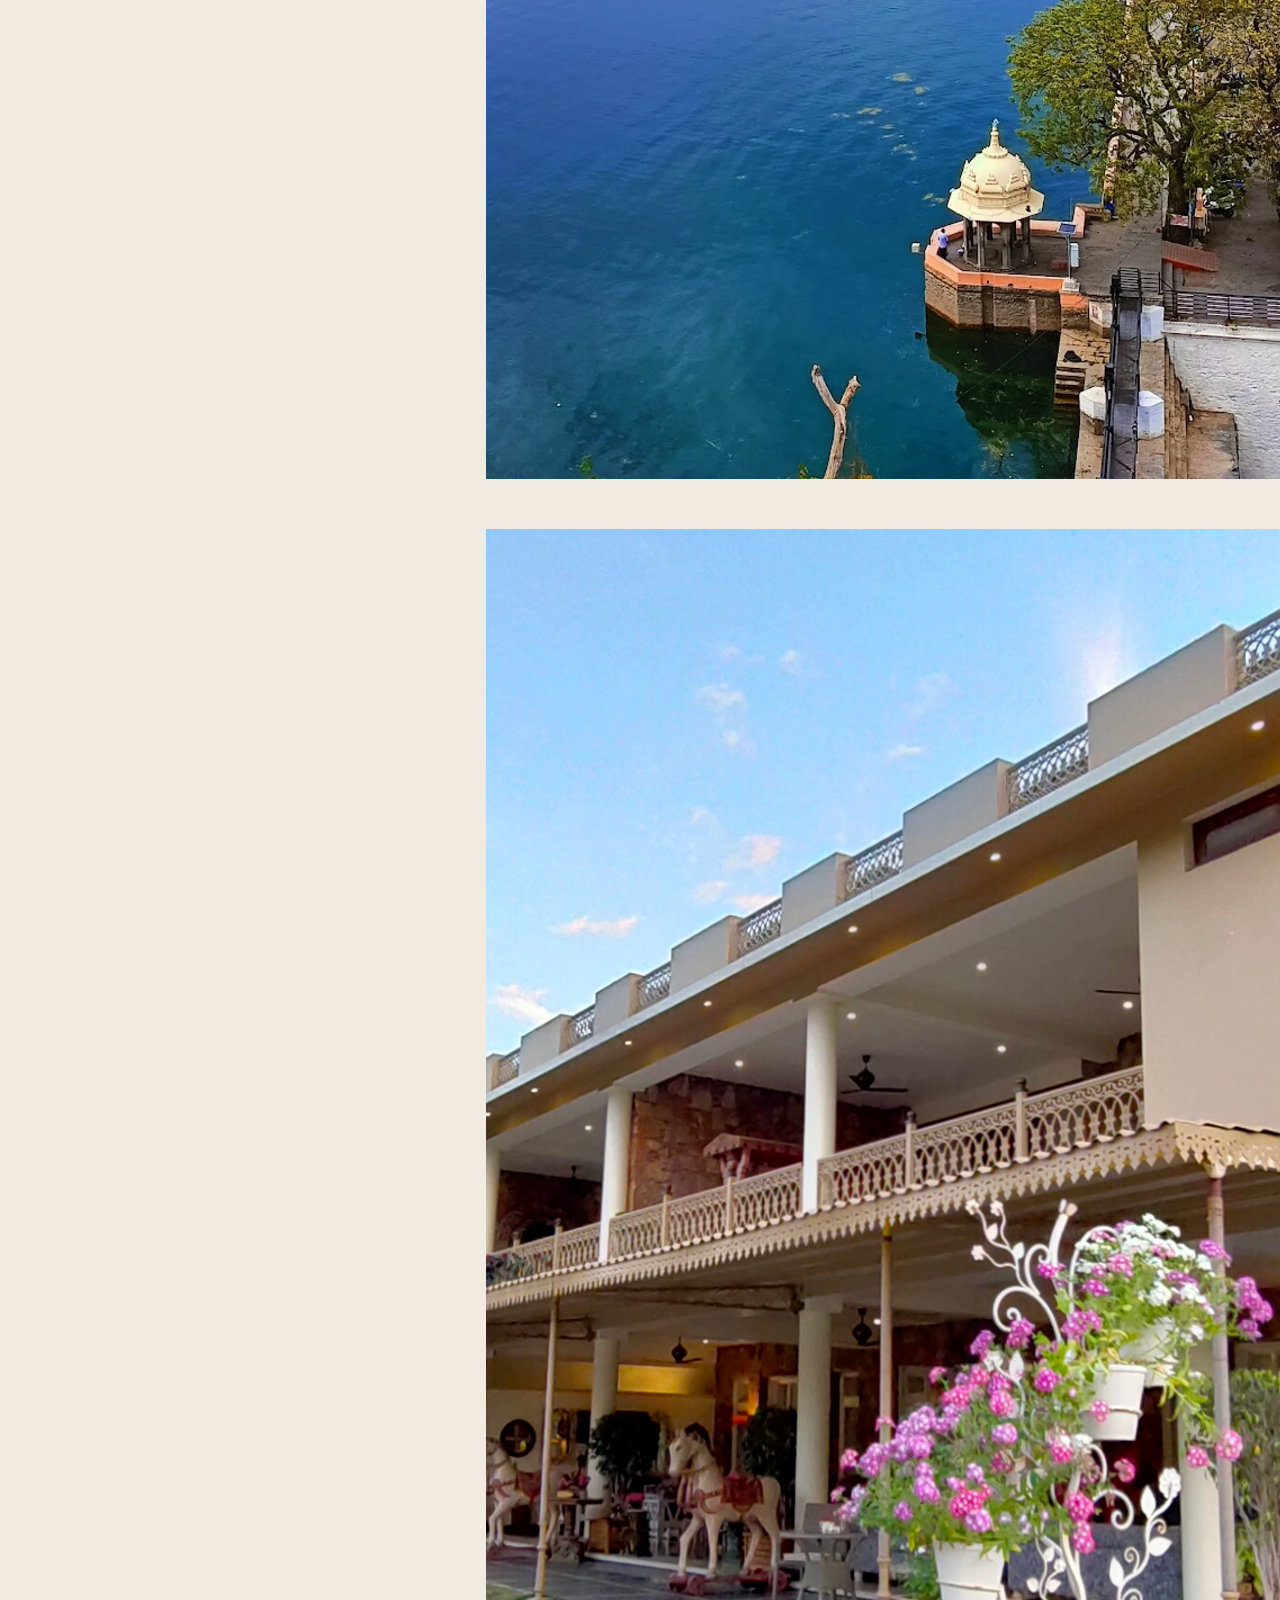
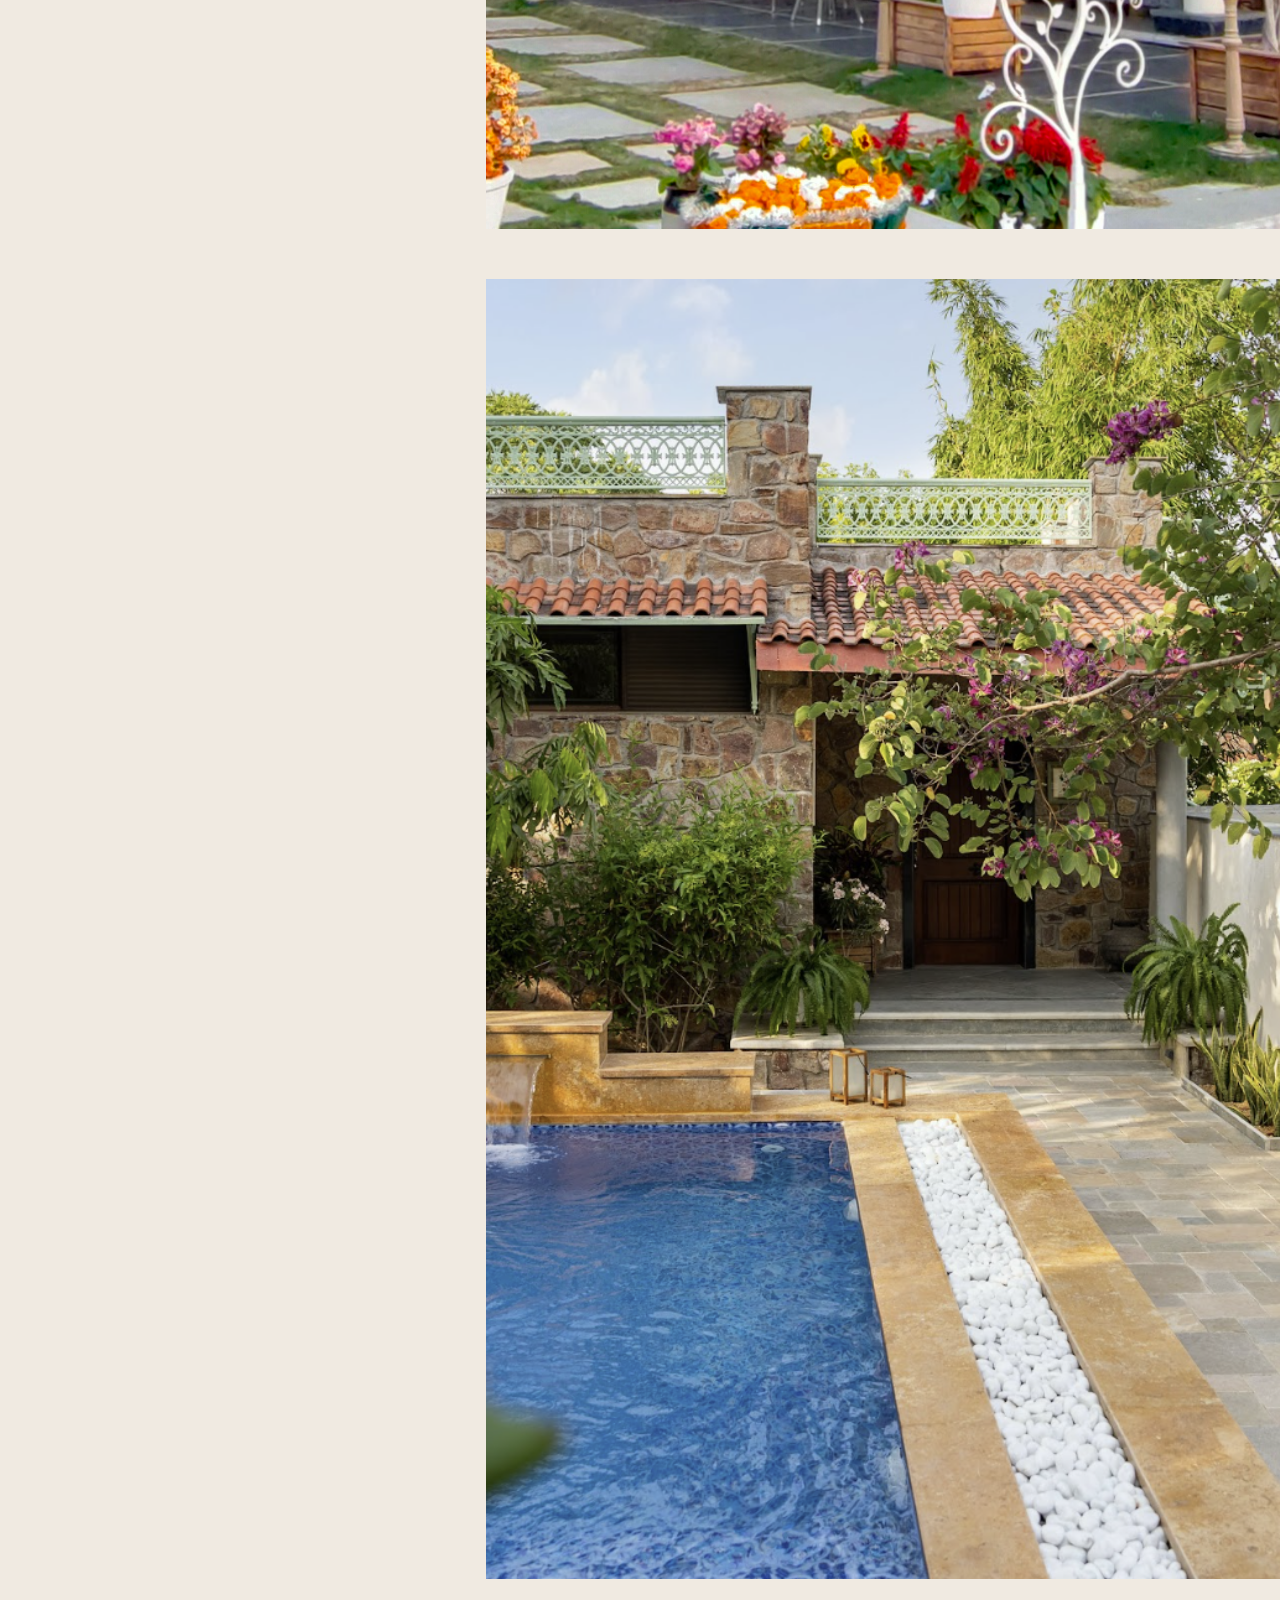
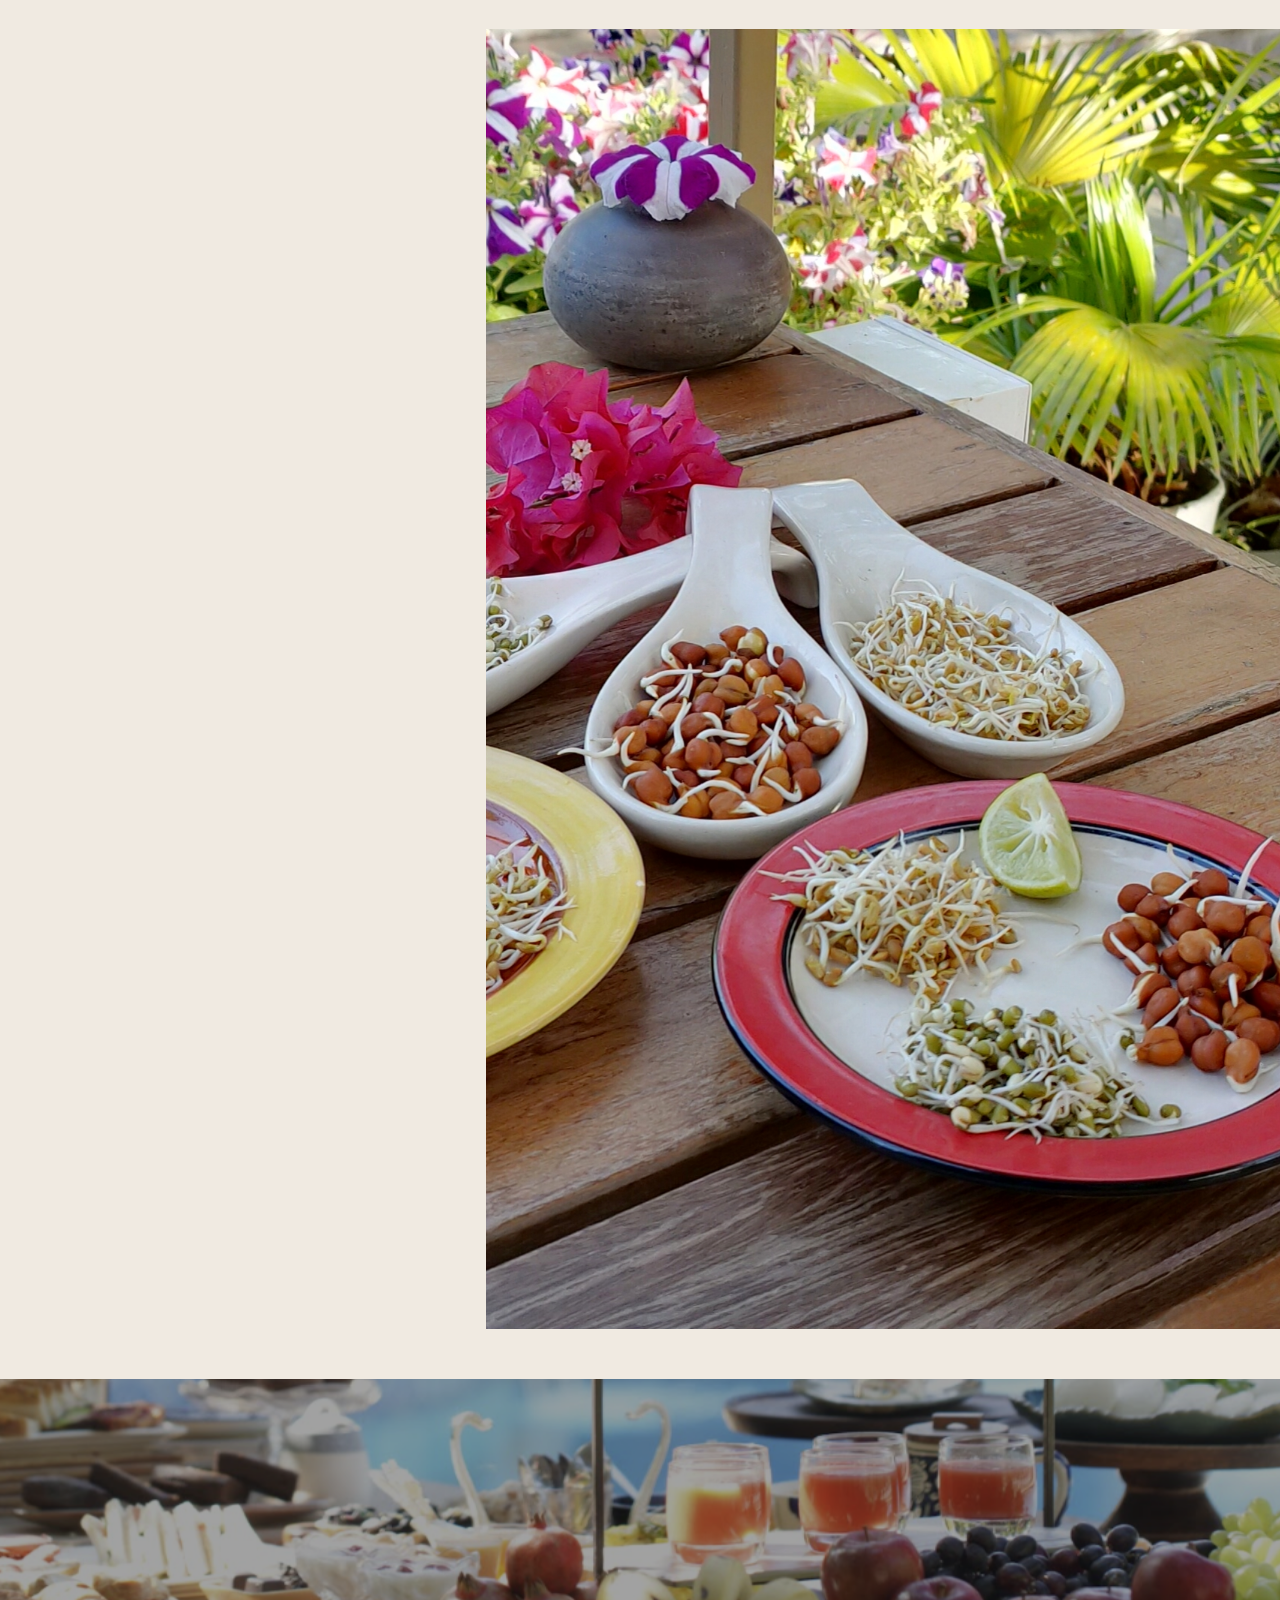
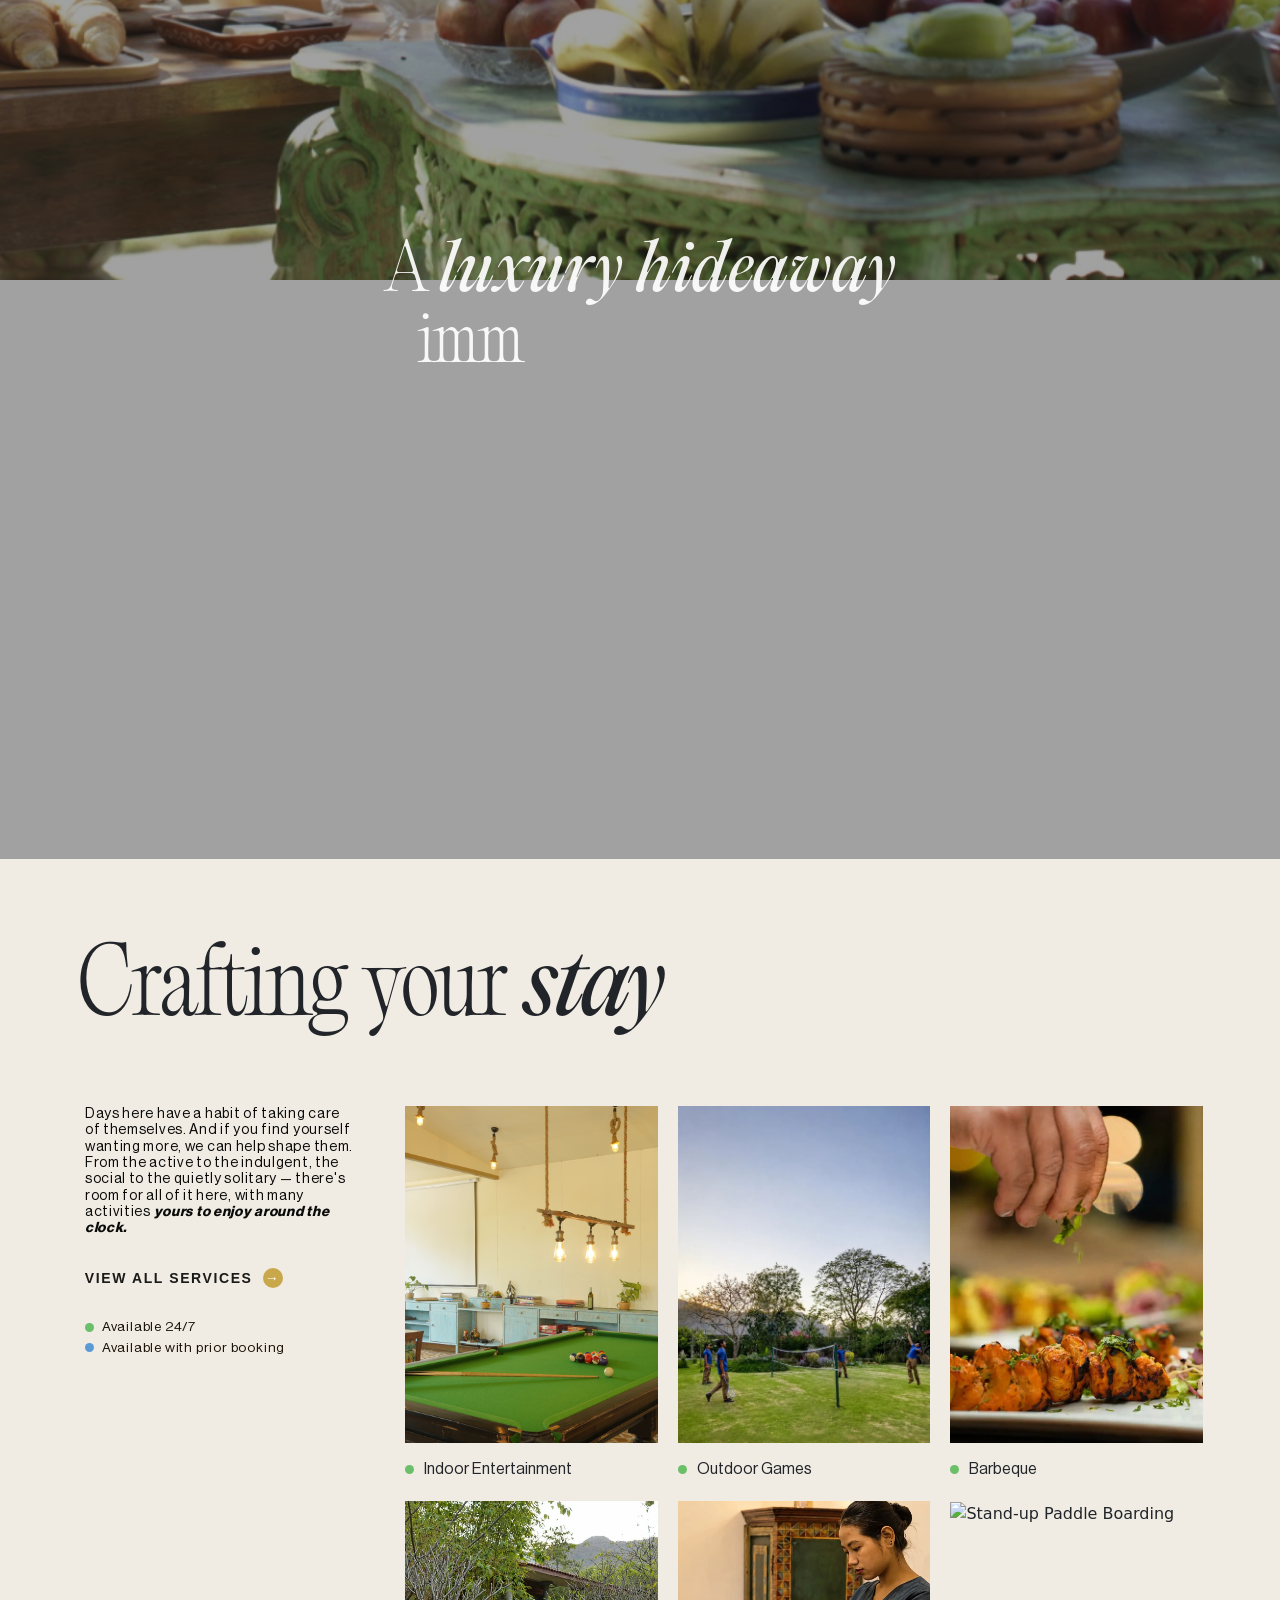
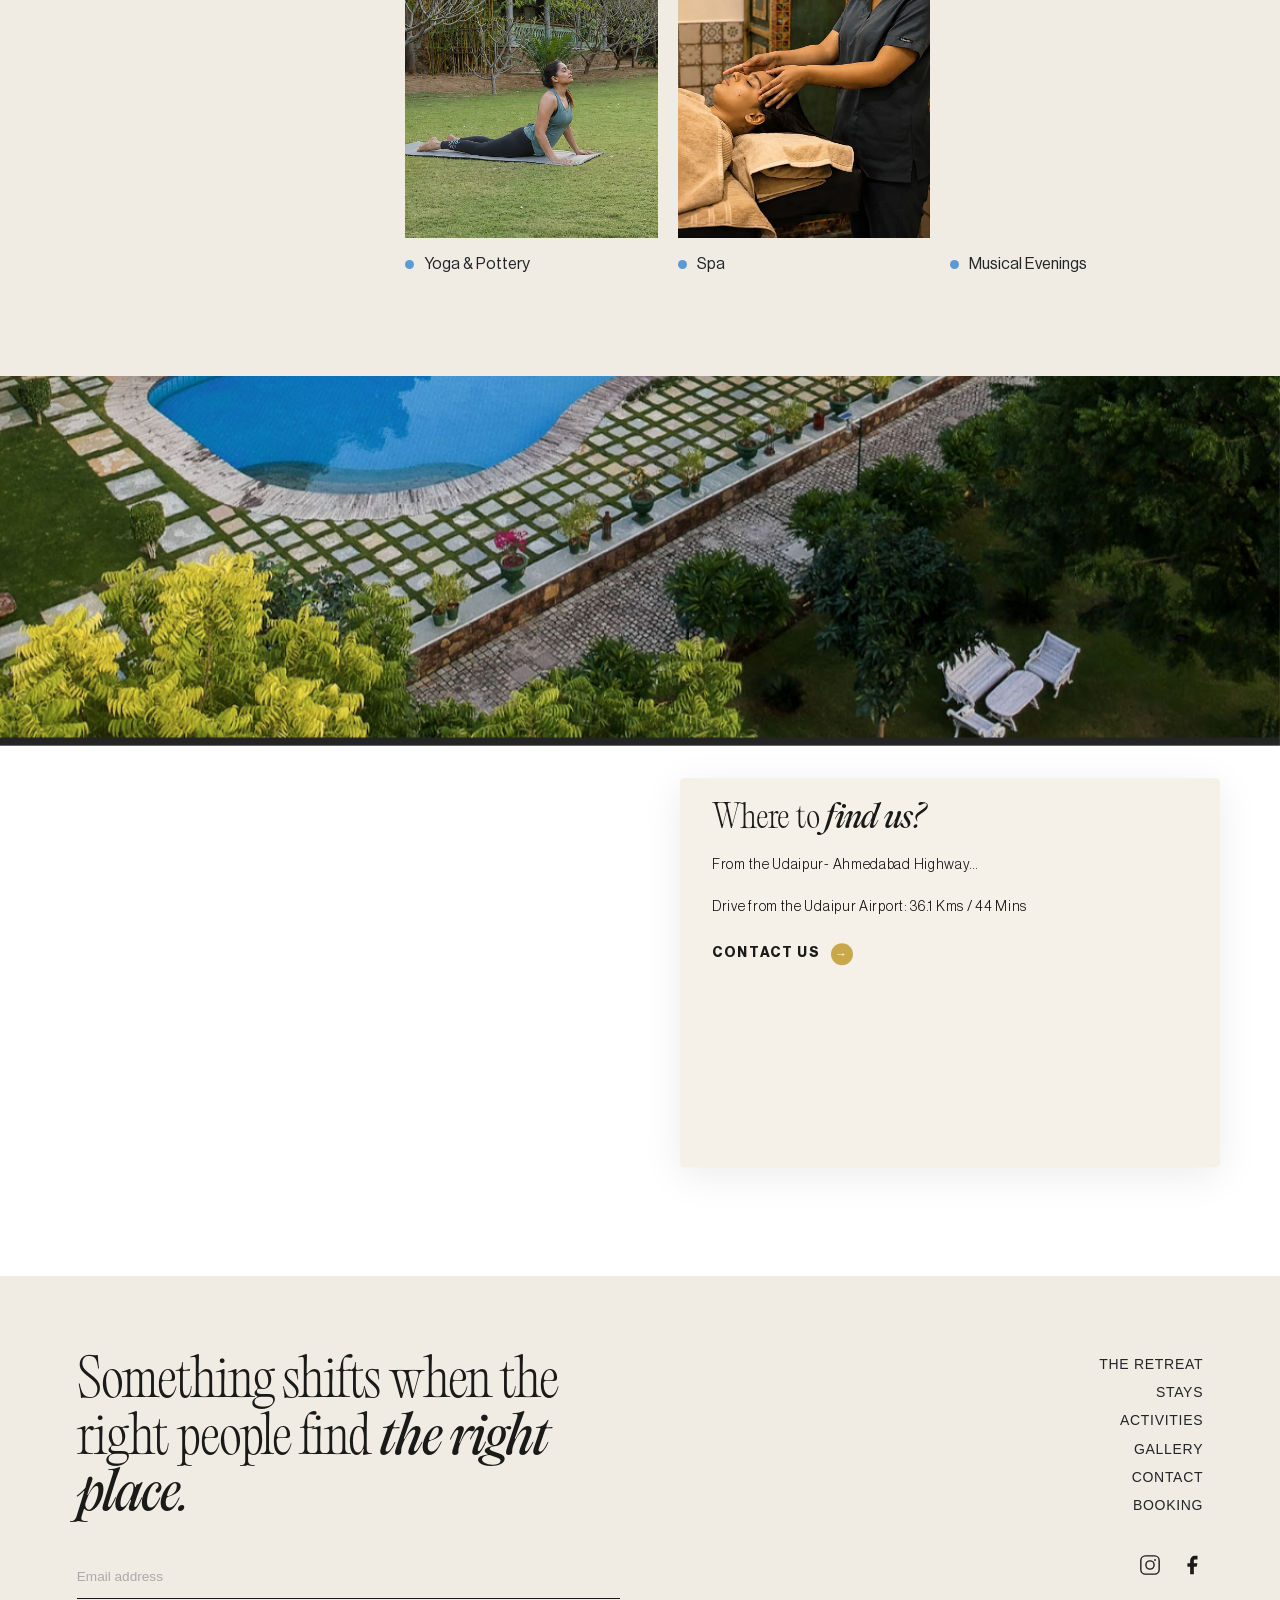
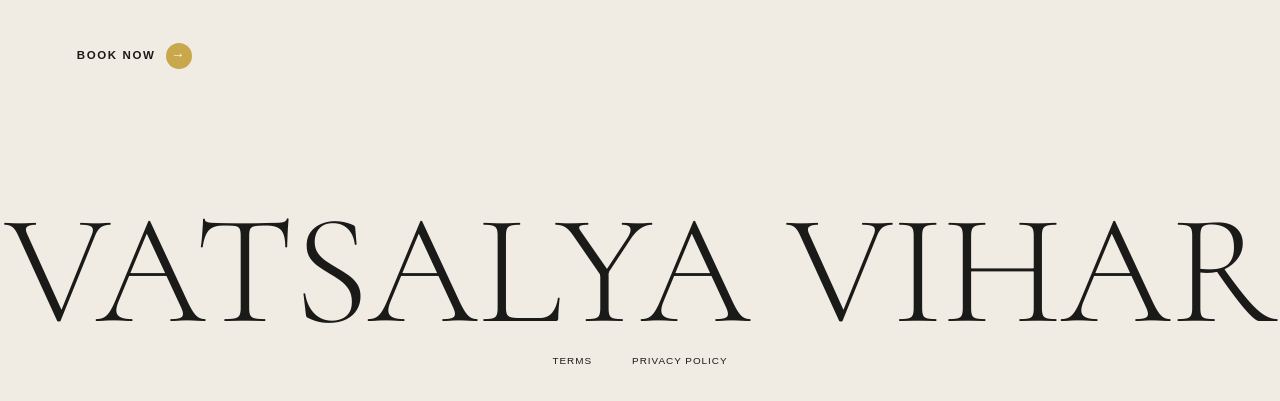
==== commit b585aa96: "Update index.html" ====
--- a/index.html
+++ b/index.html
@@ -500,11 +500,11 @@
             <a href="#sectionBeach"
               ><span class="dot"></span><span class="link-text">STAYS</span></a
             >
-            <a href="#sectionServices"
+            <a href="activities.html"
               ><span class="dot"></span
               ><span class="link-text">ACTIVITIES</span></a
             >
-            <a href="#"
+            <a href="gallery.html"
               ><span class="dot"></span
               ><span class="link-text">Gallery</span></a
             >
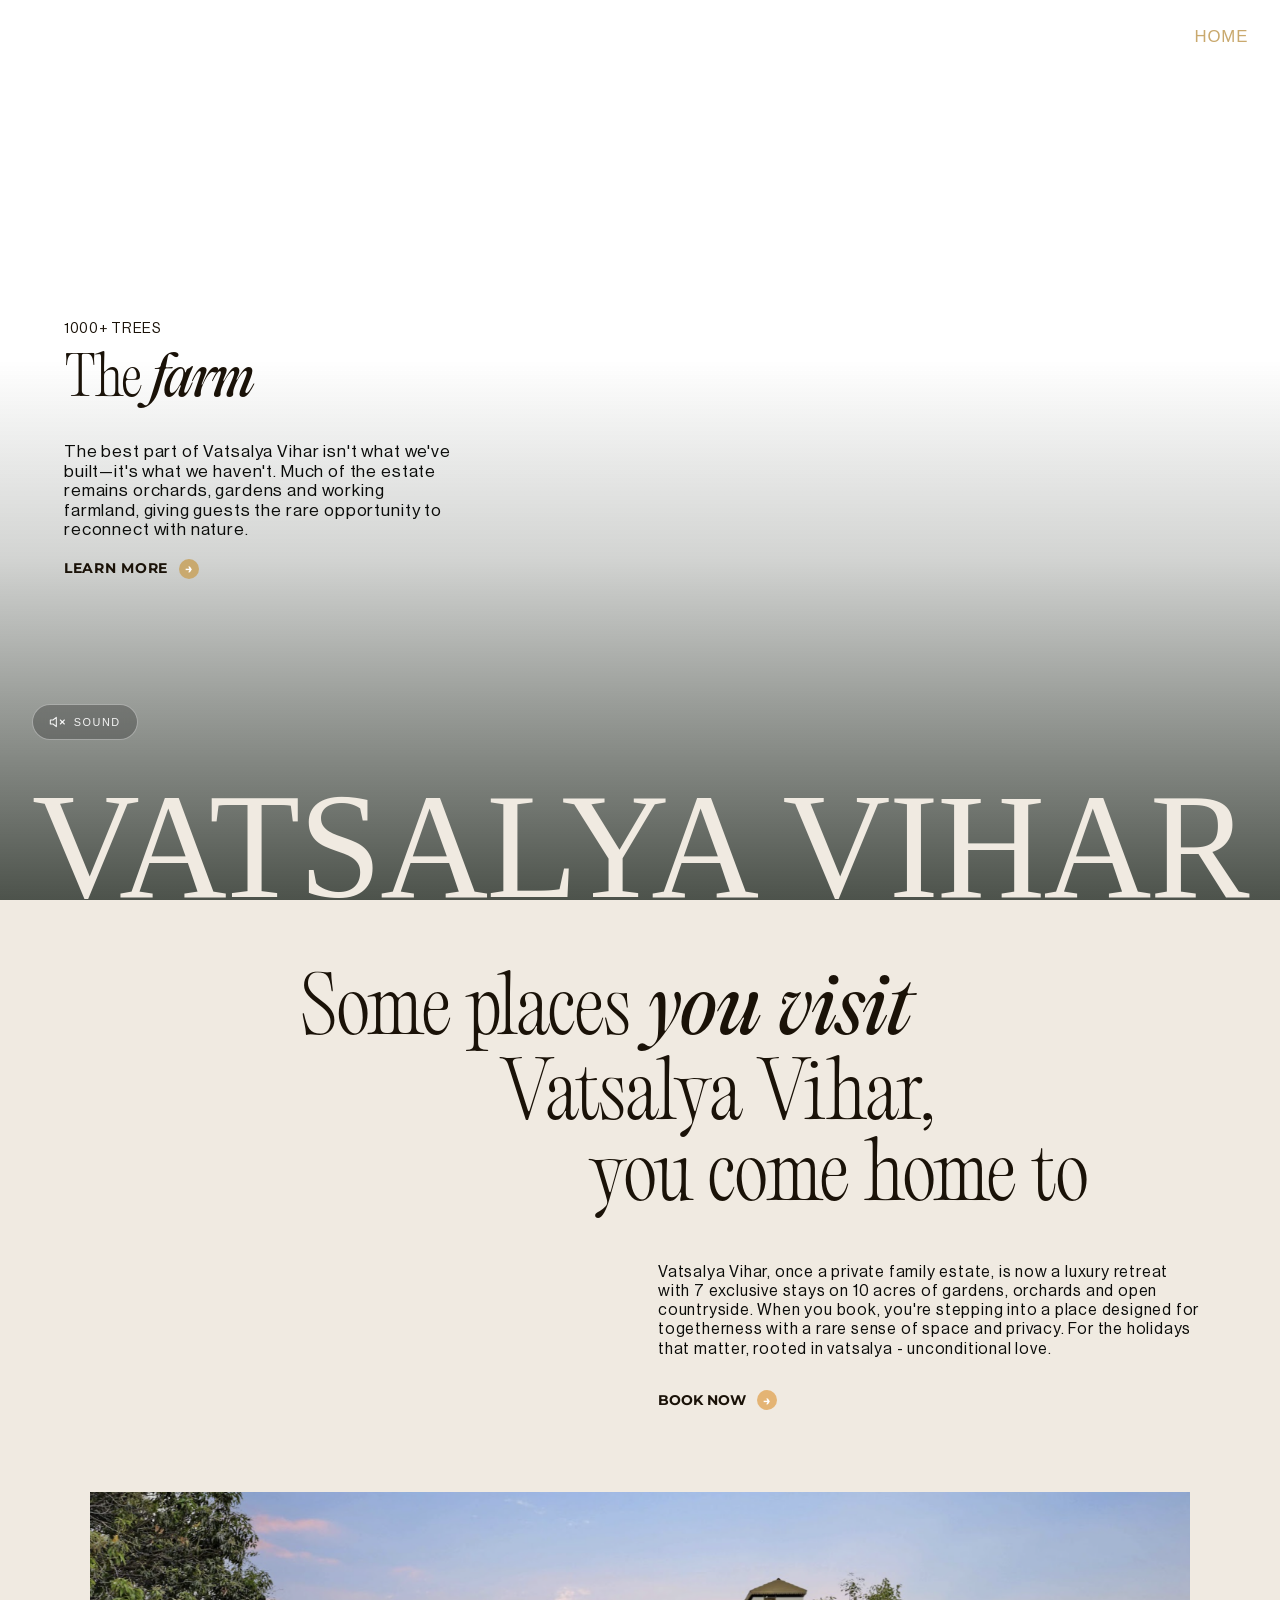
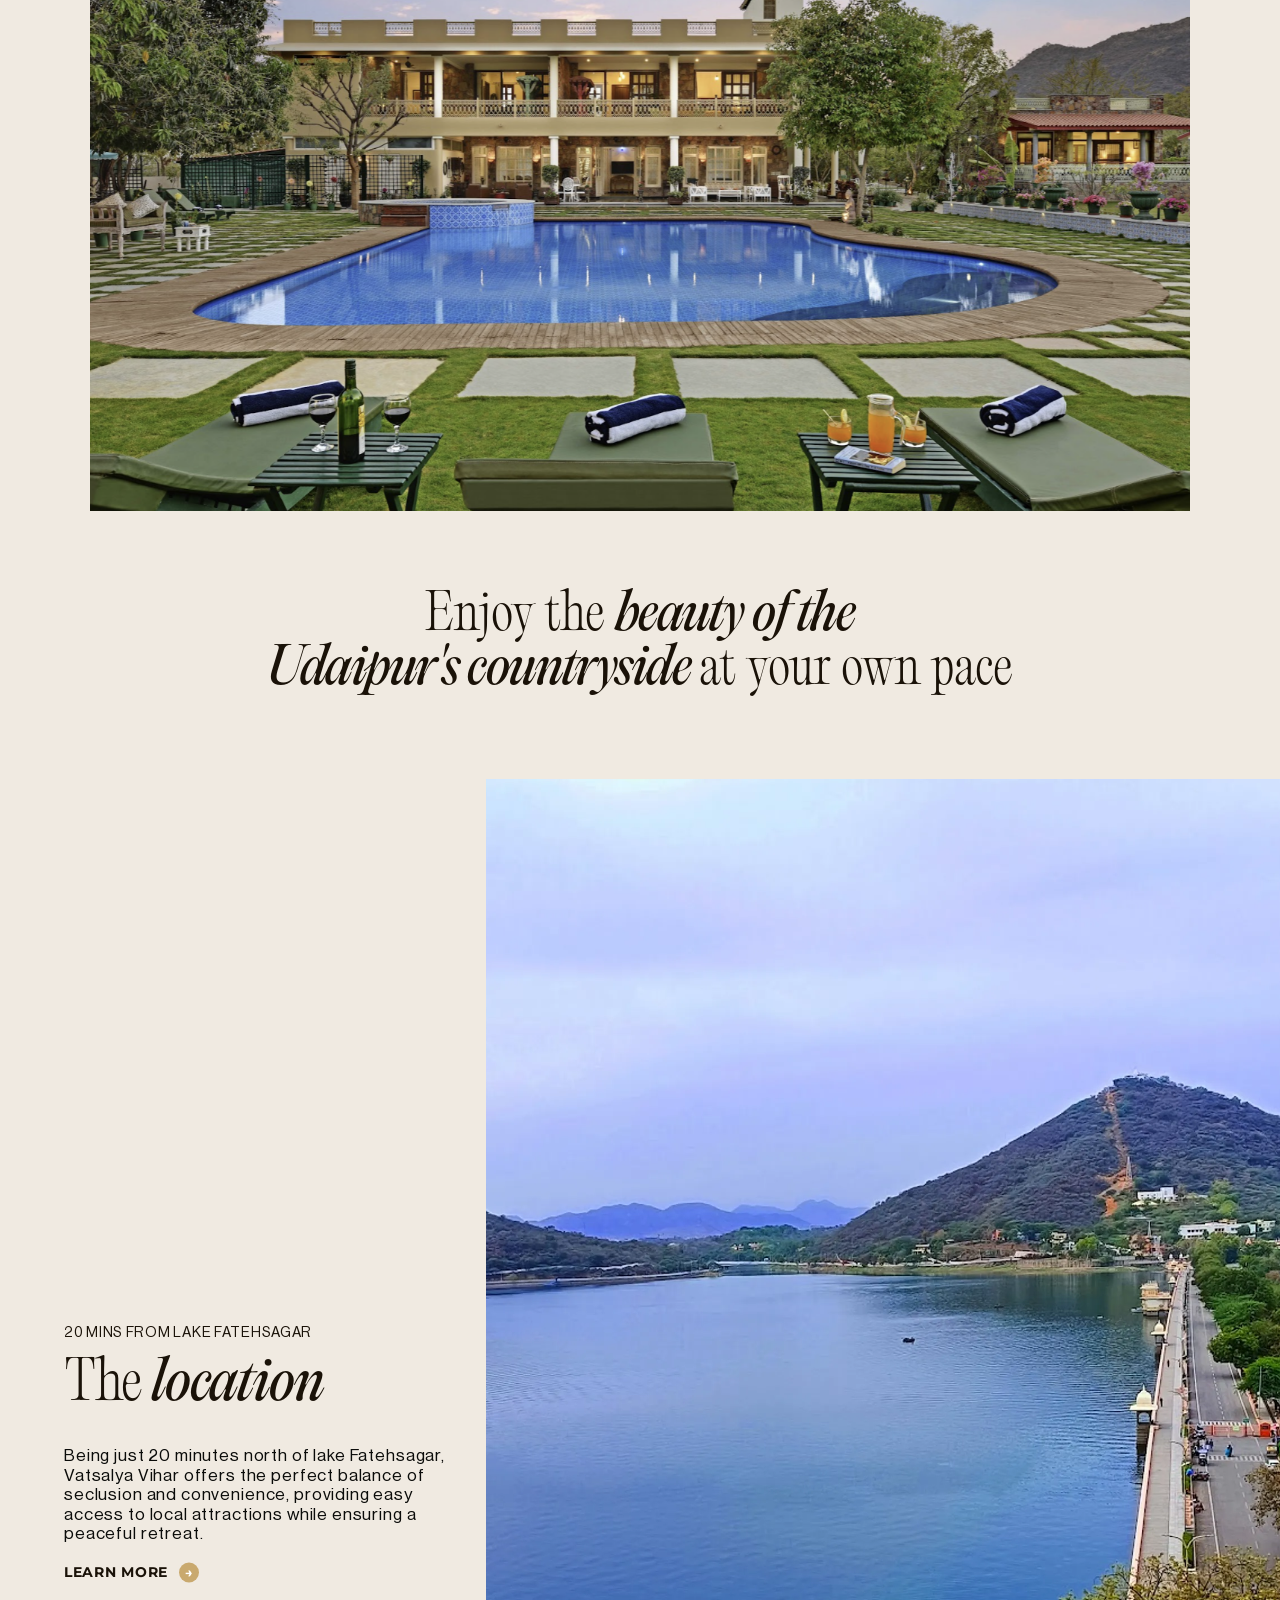
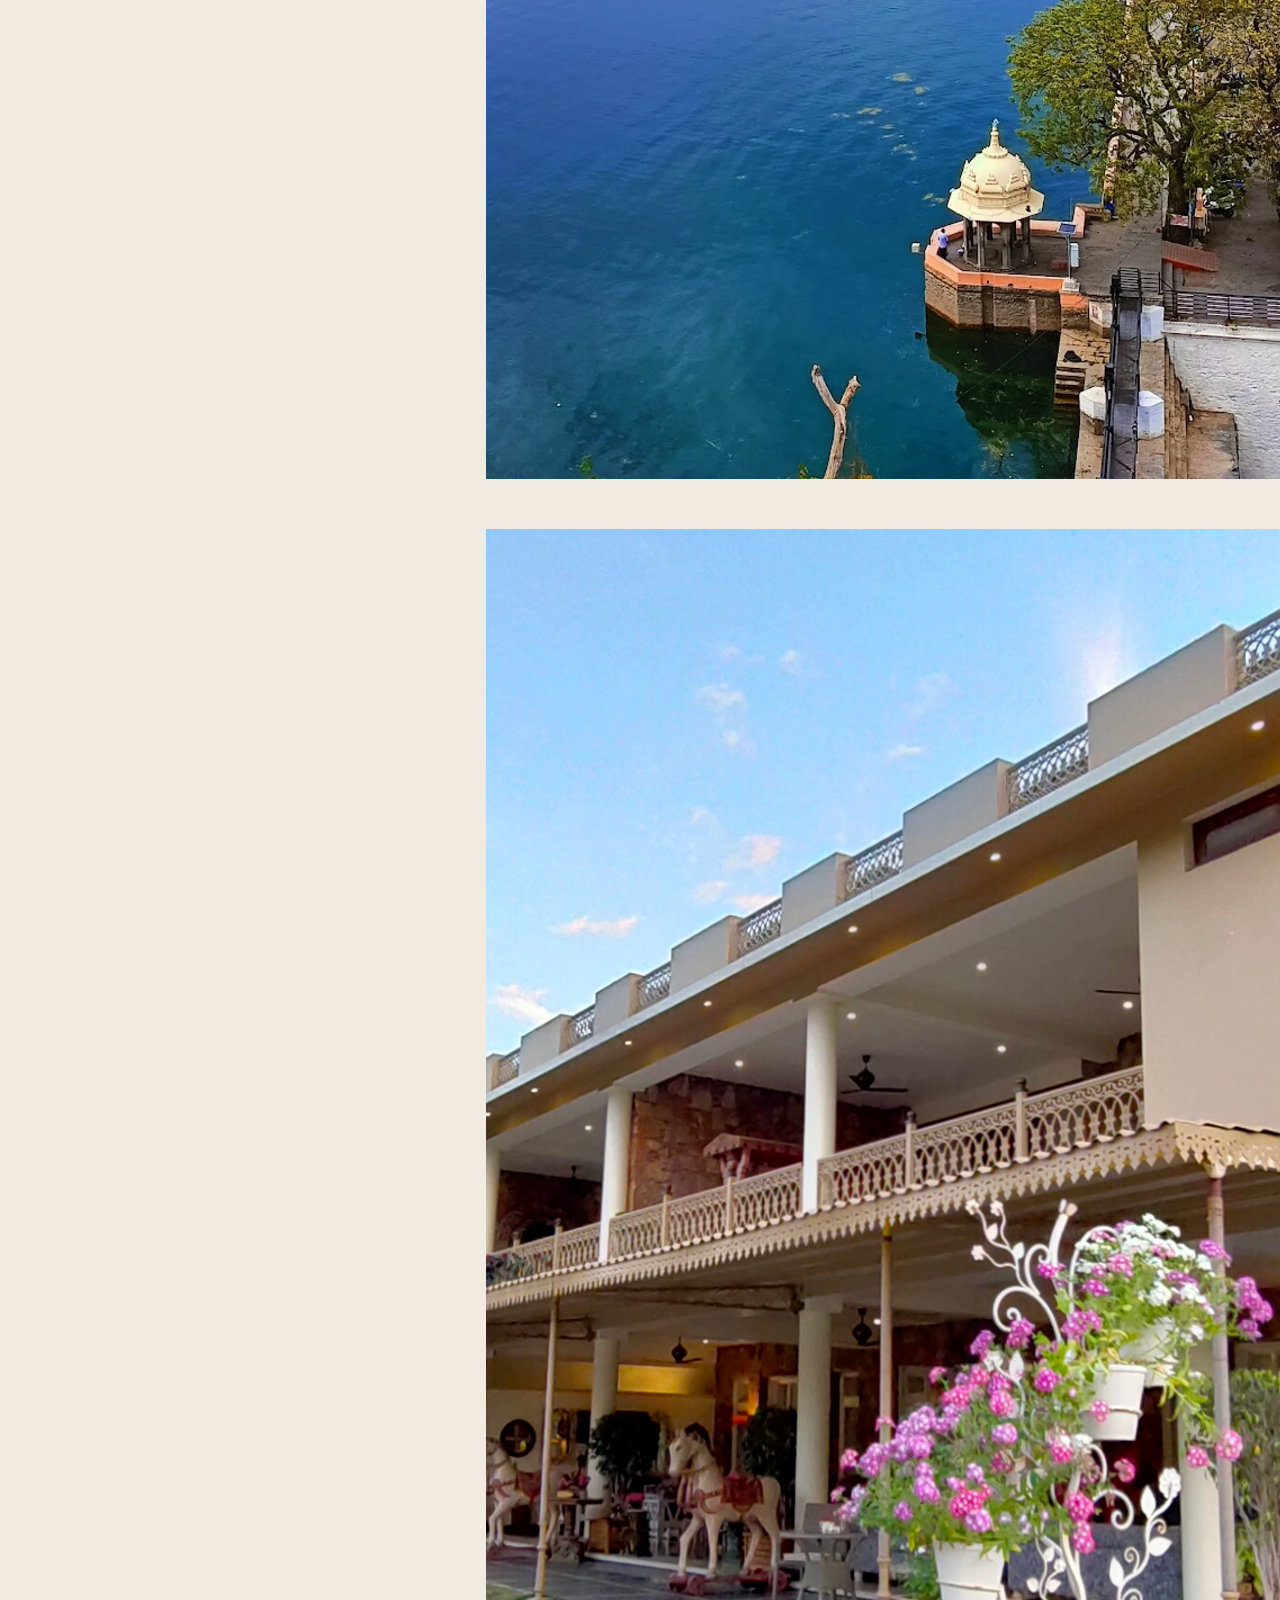
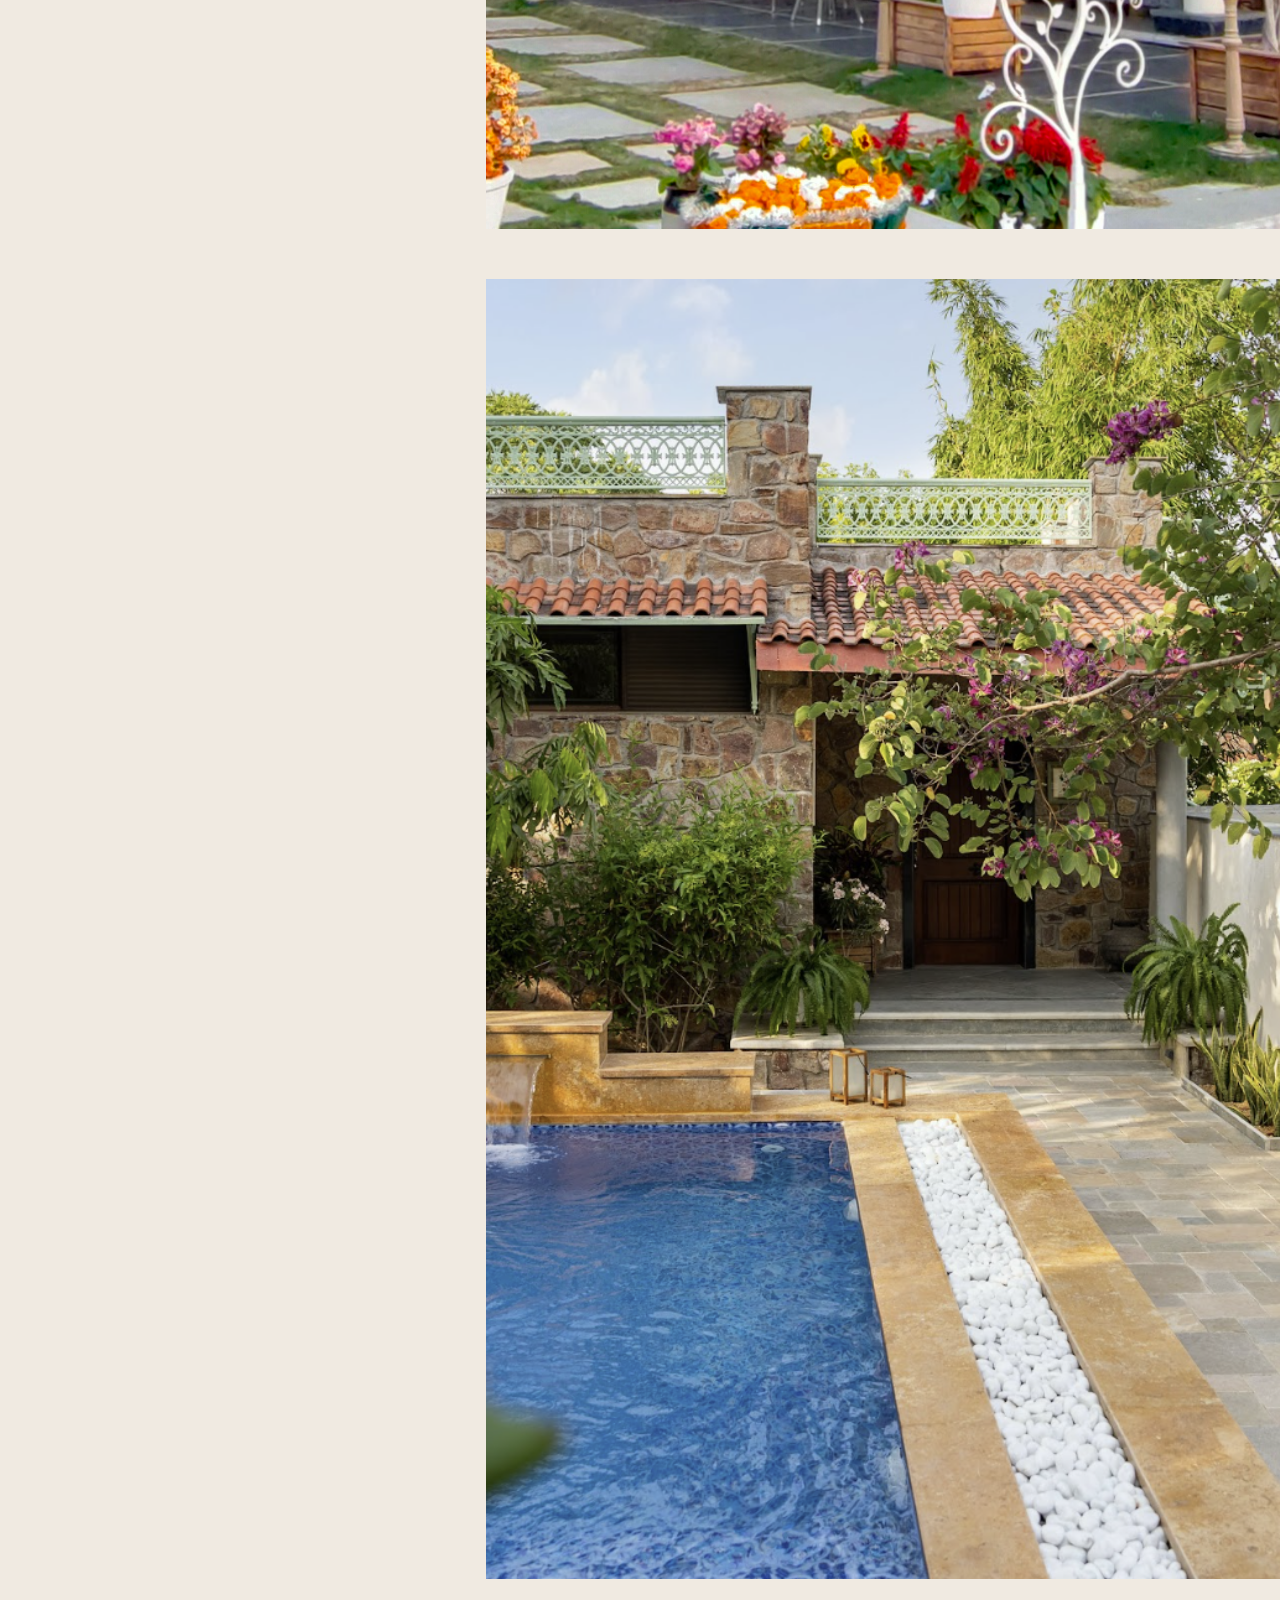
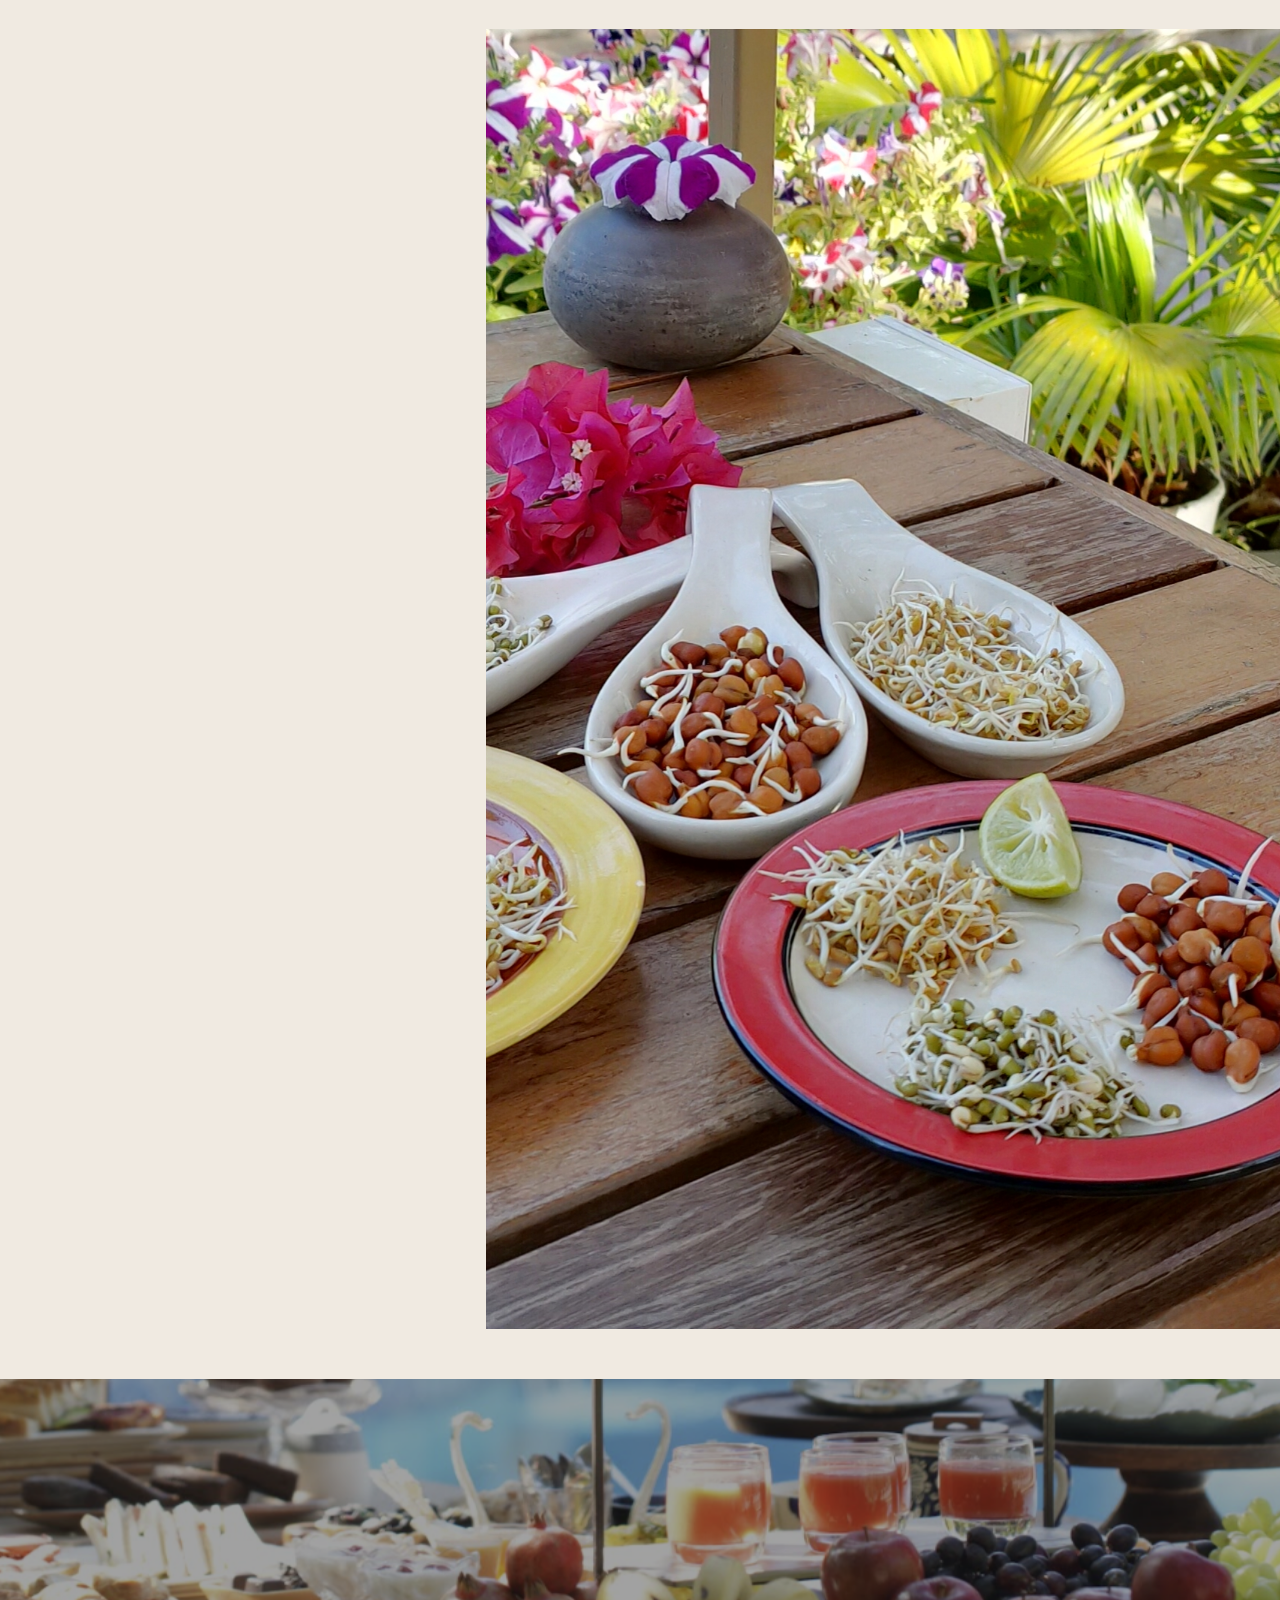
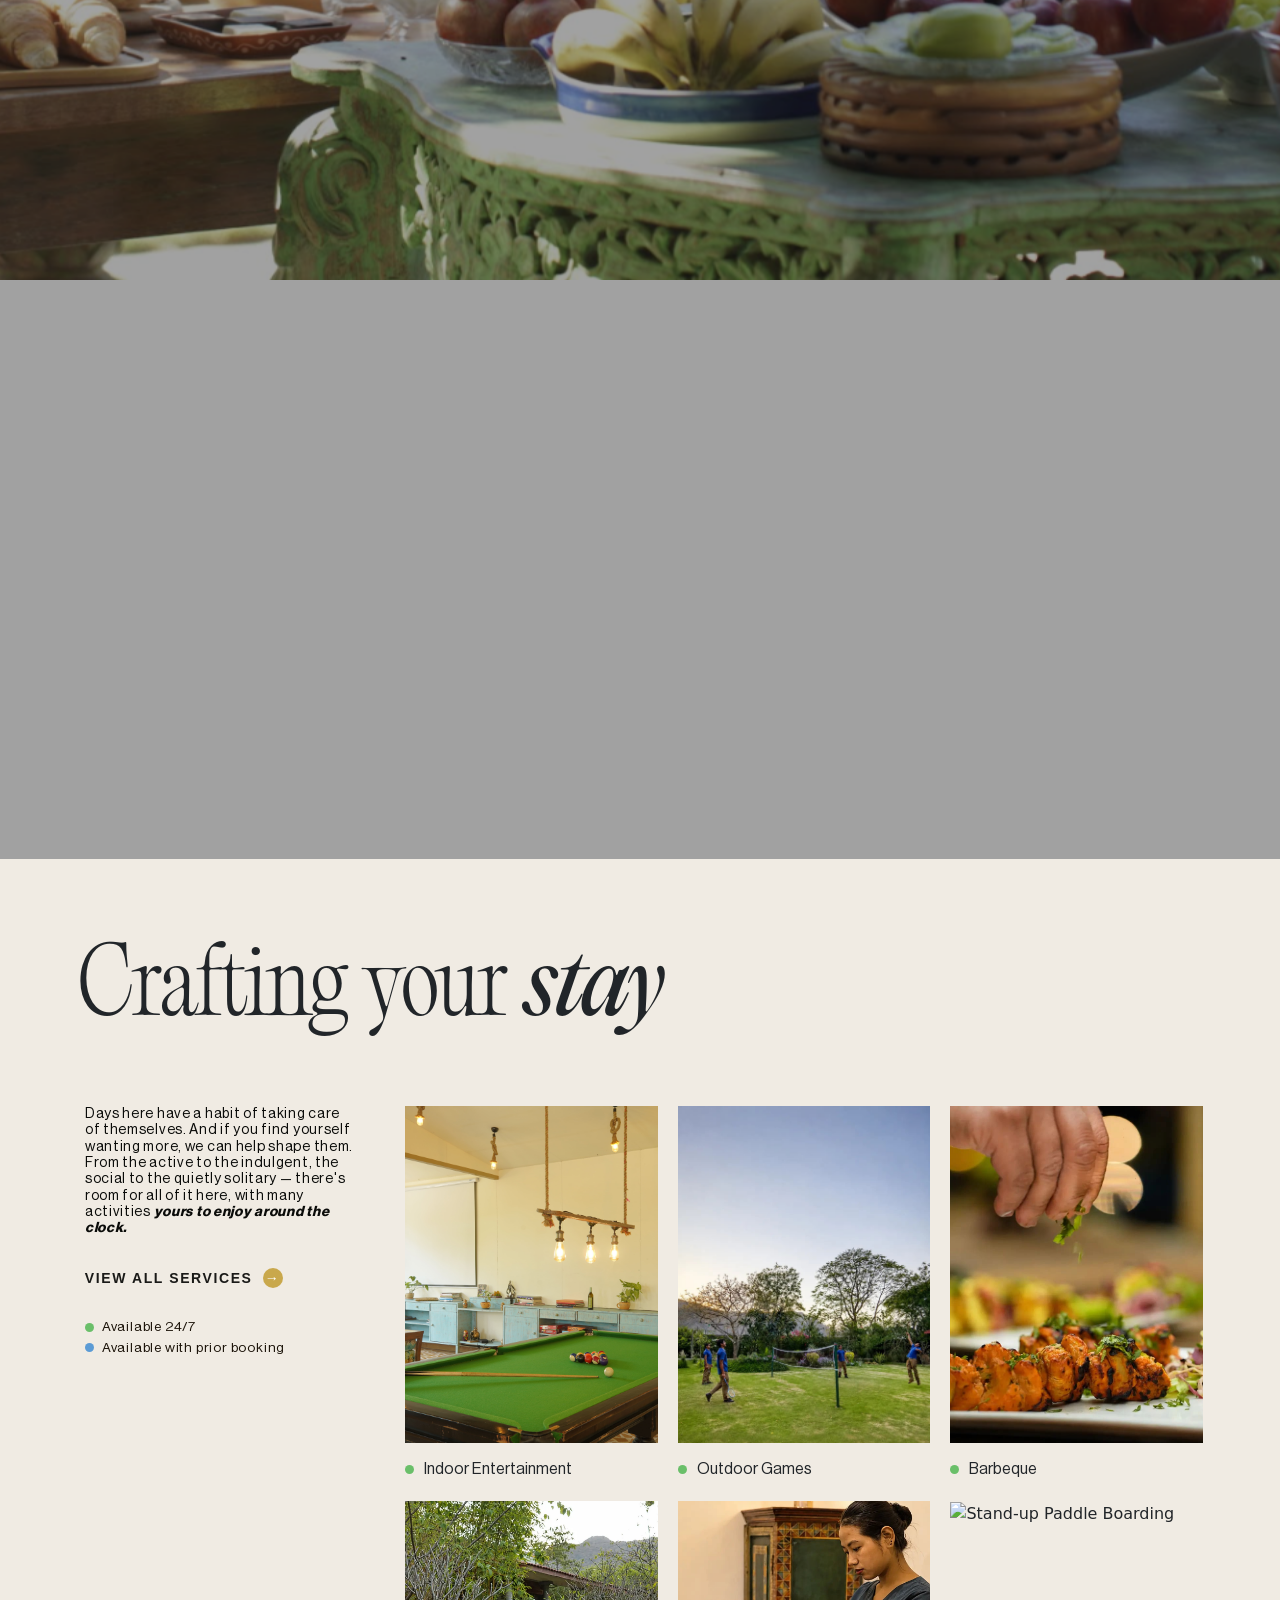
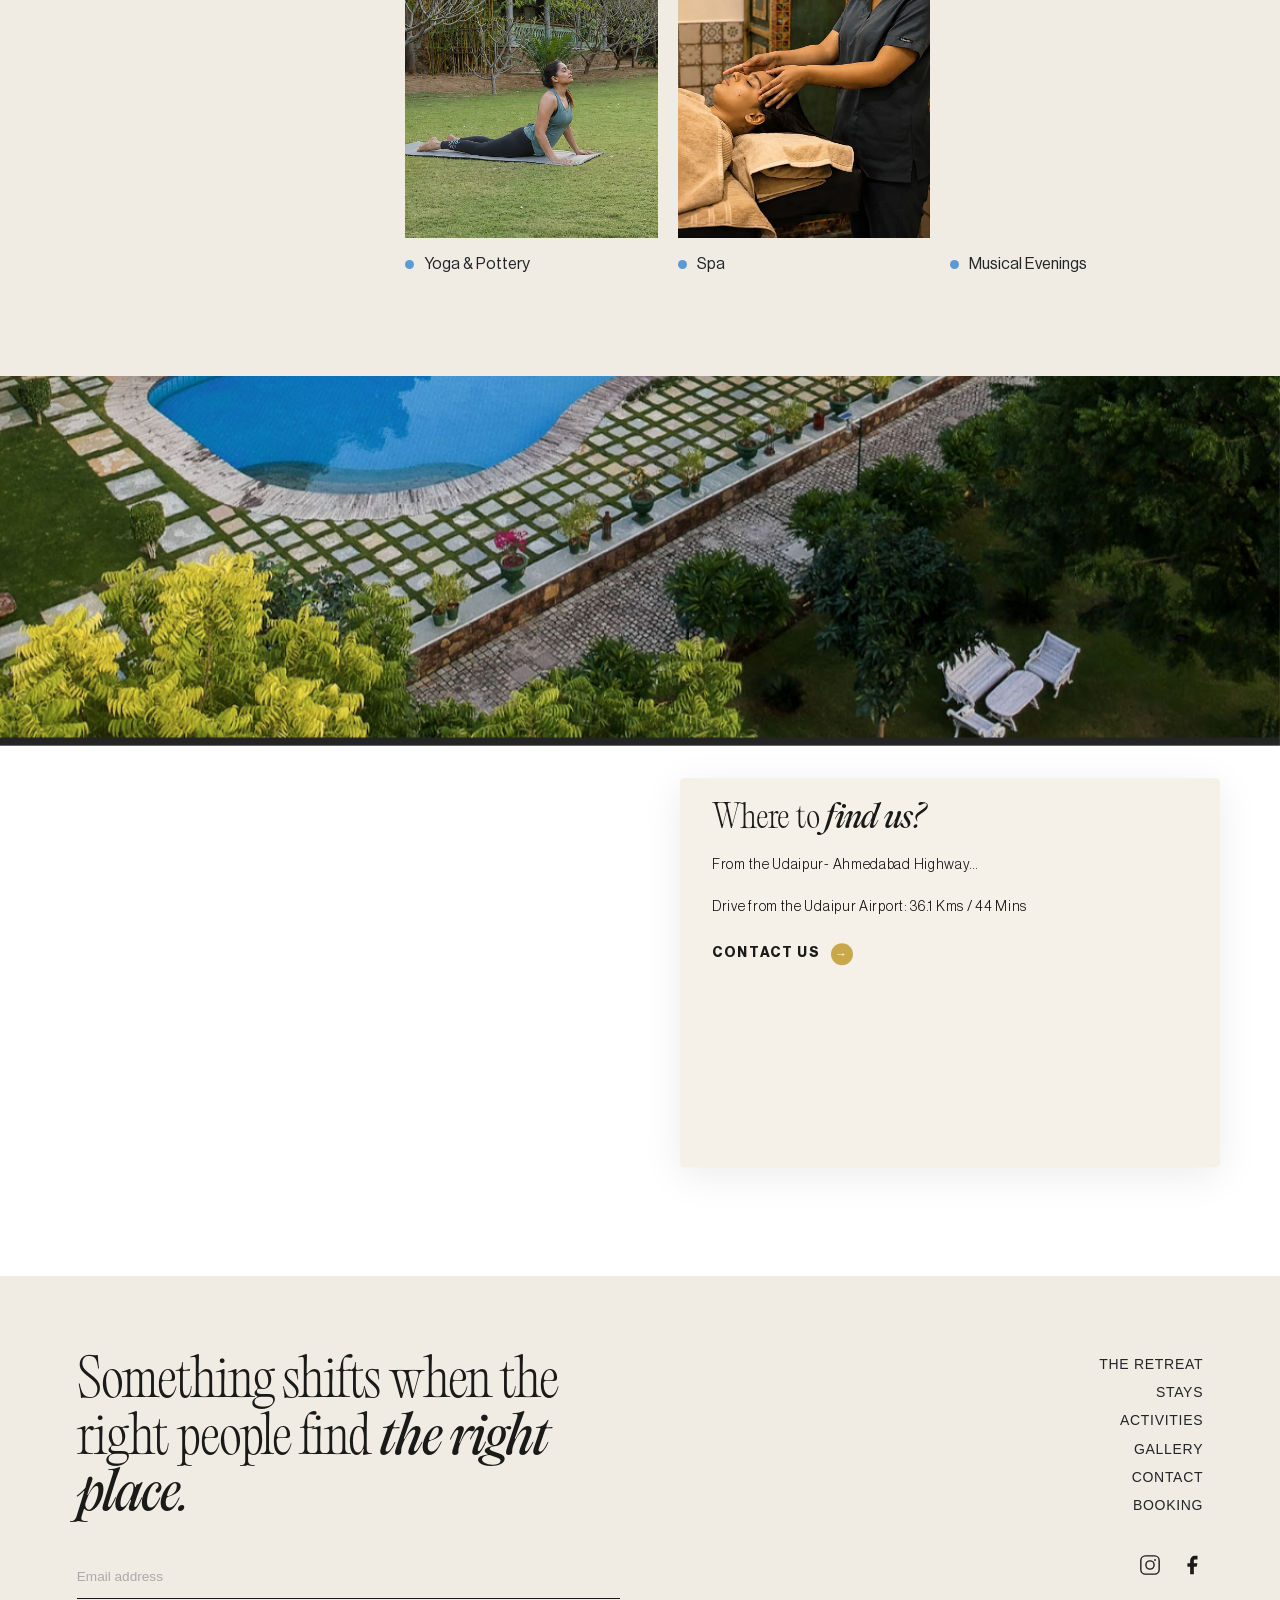
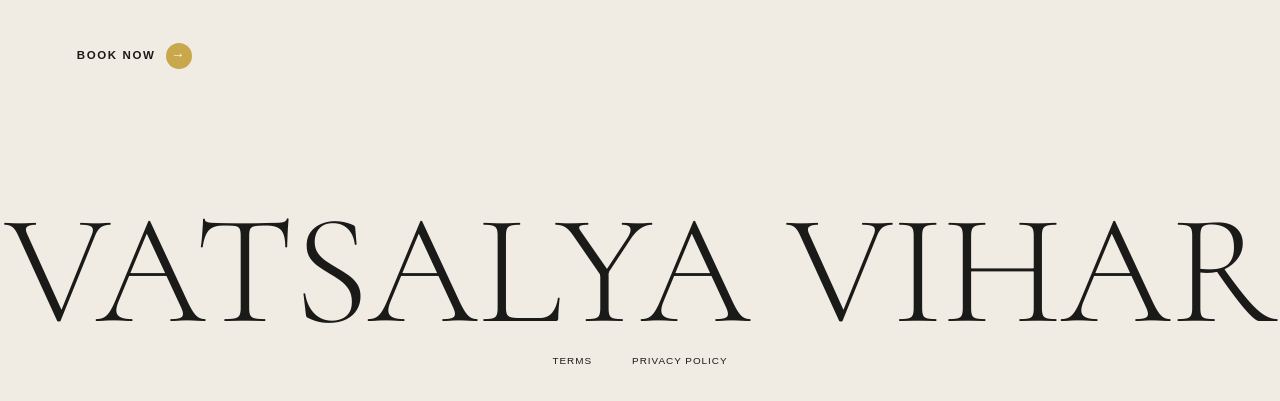
==== commit 22803388: "Update index.html" ====
--- a/index.html
+++ b/index.html
@@ -170,7 +170,7 @@
     <section class="video-section">
       <div class="video-wrap">
         <img
-          class="video-player"
+          class="video-player js-parallax-img"
           src="./image2/vastalyavihar.png"
           alt="Vatsalya Vihar"
         />
--- a/vatsalya_vihar.css
+++ b/vatsalya_vihar.css
@@ -666,16 +666,27 @@
 .video-wrap {
   position: relative;
   width: 100%;
-  /* max-width: 1200px; 
-  margin: 0 auto; */
+  aspect-ratio: 16 / 9;
   overflow: hidden;
 }
 
 .video-player {
-  width: 100%;
-  aspect-ratio: 16 / 9;
+  position: absolute;
+  top: -15%;
+  left: 0;
+  width: 100%;
+  height: 130%;
+  object-fit: cover;
+  object-position: center;
   display: block;
   border: none;
+  will-change: transform;
+}
+
+@media (prefers-reduced-motion: reduce) {
+  .video-player {
+    transition: none;
+  }
 }
 
 .video-section {
@@ -2013,7 +2024,7 @@
   align-items: center;
   justify-content: center;
   gap: 0.6rem;
-  padding: 4rem 1.5rem;
+  padding: 2rem 1.5rem;
   border-right: 1px solid rgba(26, 18, 8, 0.12);
 }
 
@@ -2693,9 +2704,10 @@
 
 .suite-section__side-img {
   position: absolute;
-  inset: 0;
-  width: 100%;
-  height: 115%;
+  top: -8%;
+  left: 0;
+  width: 100%;
+  height: 118%; /* was 115% */
   max-width: none;
   object-fit: cover;
   object-position: center;
@@ -3288,3 +3300,144 @@
     pointer-events: none;
   }
 }
+
+/* ── CRAFTING YOUR STAY (hover-reveal activities) ── */
+.craft-section {
+  background-color: #f0eae1;
+  padding: 6rem 6vw;
+  position: relative;
+  overflow: hidden;
+}
+
+.craft-section__inner {
+  max-width: 1300px;
+  margin: 0 auto;
+  position: relative;
+}
+
+.craft-section__text {
+  max-width: 480px;
+  margin-bottom: 4rem;
+}
+
+.craft-section__heading {
+  font-family: "Editorial Old", serif;
+  font-weight: 200;
+  font-size: clamp(2.2rem, 4.5vw, 3.75rem);
+  line-height: 1.08;
+  color: #1a1208;
+  letter-spacing: -0.01em;
+  margin-bottom: 1.6rem;
+}
+.craft-section__heading em {
+  font-style: italic;
+  font-weight: 400;
+}
+
+.craft-section__desc {
+  font-family: "Neue Haas", sans-serif;
+  font-weight: 400;
+  font-size: 0.95rem;
+  line-height: 1.15;
+  letter-spacing: 0.05em;
+  color: #0a0b09;
+  max-width: 420px;
+  margin-bottom: 1.6rem;
+}
+
+.craft-section__cta {
+  display: inline-flex;
+  align-items: center;
+  gap: 0.6rem;
+  font-family: "Montserrat", sans-serif;
+  font-weight: 700;
+  font-size: 0.78rem;
+  letter-spacing: 0.05em;
+  text-transform: uppercase;
+  color: #1a1208;
+  text-decoration: none;
+  transition: gap 0.2s;
+}
+.craft-section__cta:hover {
+  gap: 0.9rem;
+}
+.craft-section__cta-arrow {
+  display: inline-flex;
+  align-items: center;
+  justify-content: center;
+  width: 22px;
+  height: 22px;
+  border-radius: 50%;
+  background-color: #c9a96e;
+  color: #fff;
+  font-size: 0.8rem;
+}
+
+.craft-section__list-wrap {
+  position: relative;
+}
+.craft-section__list {
+  font-family: "Editorial Old", serif;
+  font-weight: 300;
+  font-size: clamp(1.8rem, 3.6vw, 3.4rem);
+  line-height: 1.28;
+  letter-spacing: -0.01em;
+  max-width: 900px;
+}
+
+.craft-link {
+  color: #1a1208; /* default: fully dark, no fade */
+  text-decoration: none;
+  cursor: pointer;
+  transition: color 0.35s ease;
+}
+
+/* once ANY link in the list is being hovered, fade everything... */
+.craft-section__list.is-hovering .craft-link {
+  color: rgba(26, 18, 8, 0.25);
+}
+
+/* ...except the one actually being hovered */
+.craft-section__list.is-hovering .craft-link.is-active {
+  color: #1a1208;
+}
+/* floating hover image */
+.craft-hover-img {
+  position: absolute;
+  top: 0;
+  left: 0;
+  width: 320px;
+  height: 400px;
+  border-radius: 2px;
+  overflow: hidden;
+  opacity: 0;
+  pointer-events: none;
+  z-index: 5;
+  box-shadow: 0 20px 50px rgba(20, 14, 6, 0.25);
+  transition:
+    opacity 0.4s ease,
+    top 0.45s cubic-bezier(0.22, 1, 0.36, 1),
+    left 0.45s cubic-bezier(0.22, 1, 0.36, 1);
+}
+.craft-hover-img.is-visible {
+  opacity: 1;
+}
+.craft-hover-img img {
+  width: 100%;
+  height: 100%;
+  object-fit: cover;
+  display: block;
+}
+
+@media (max-width: 1100px) {
+  .craft-hover-img {
+    width: 260px;
+    height: 320px;
+  }
+}
+
+@media (max-width: 900px) {
+  .craft-hover-img {
+    display: none;
+  }
+}
